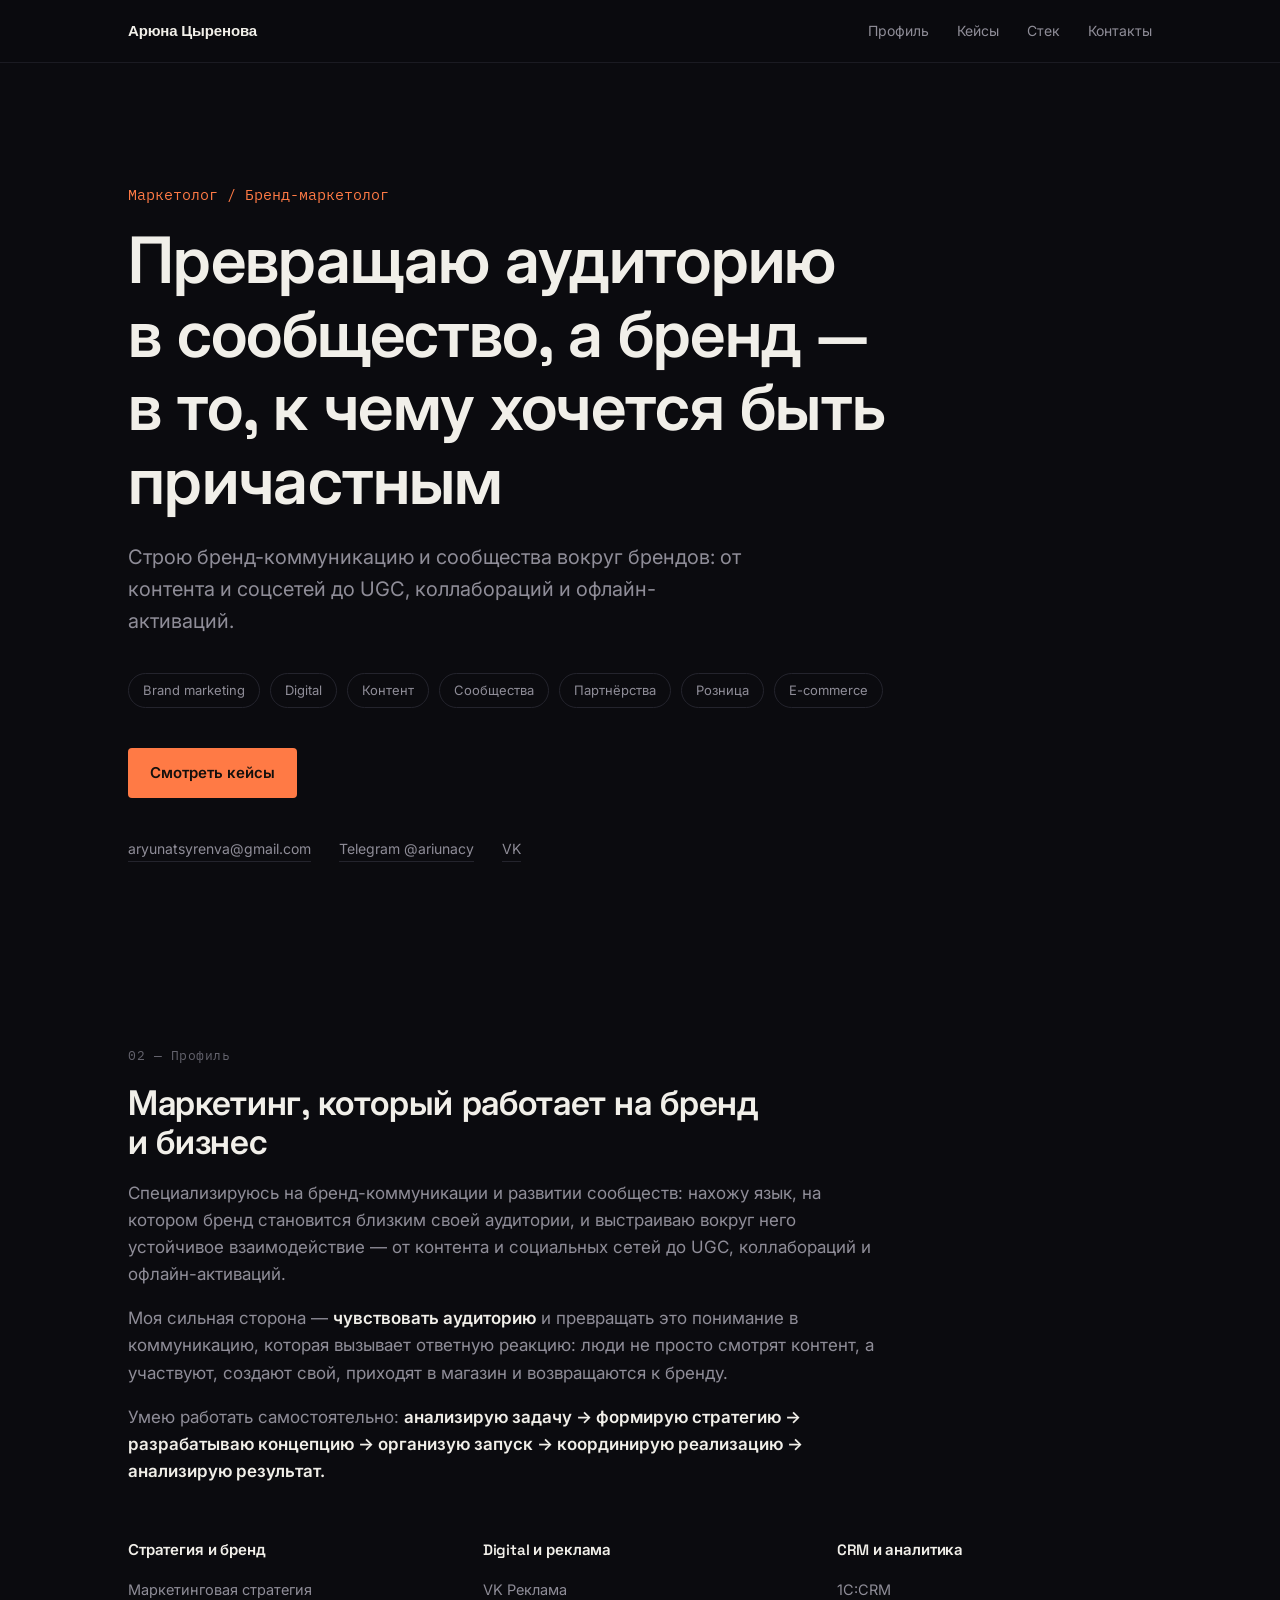
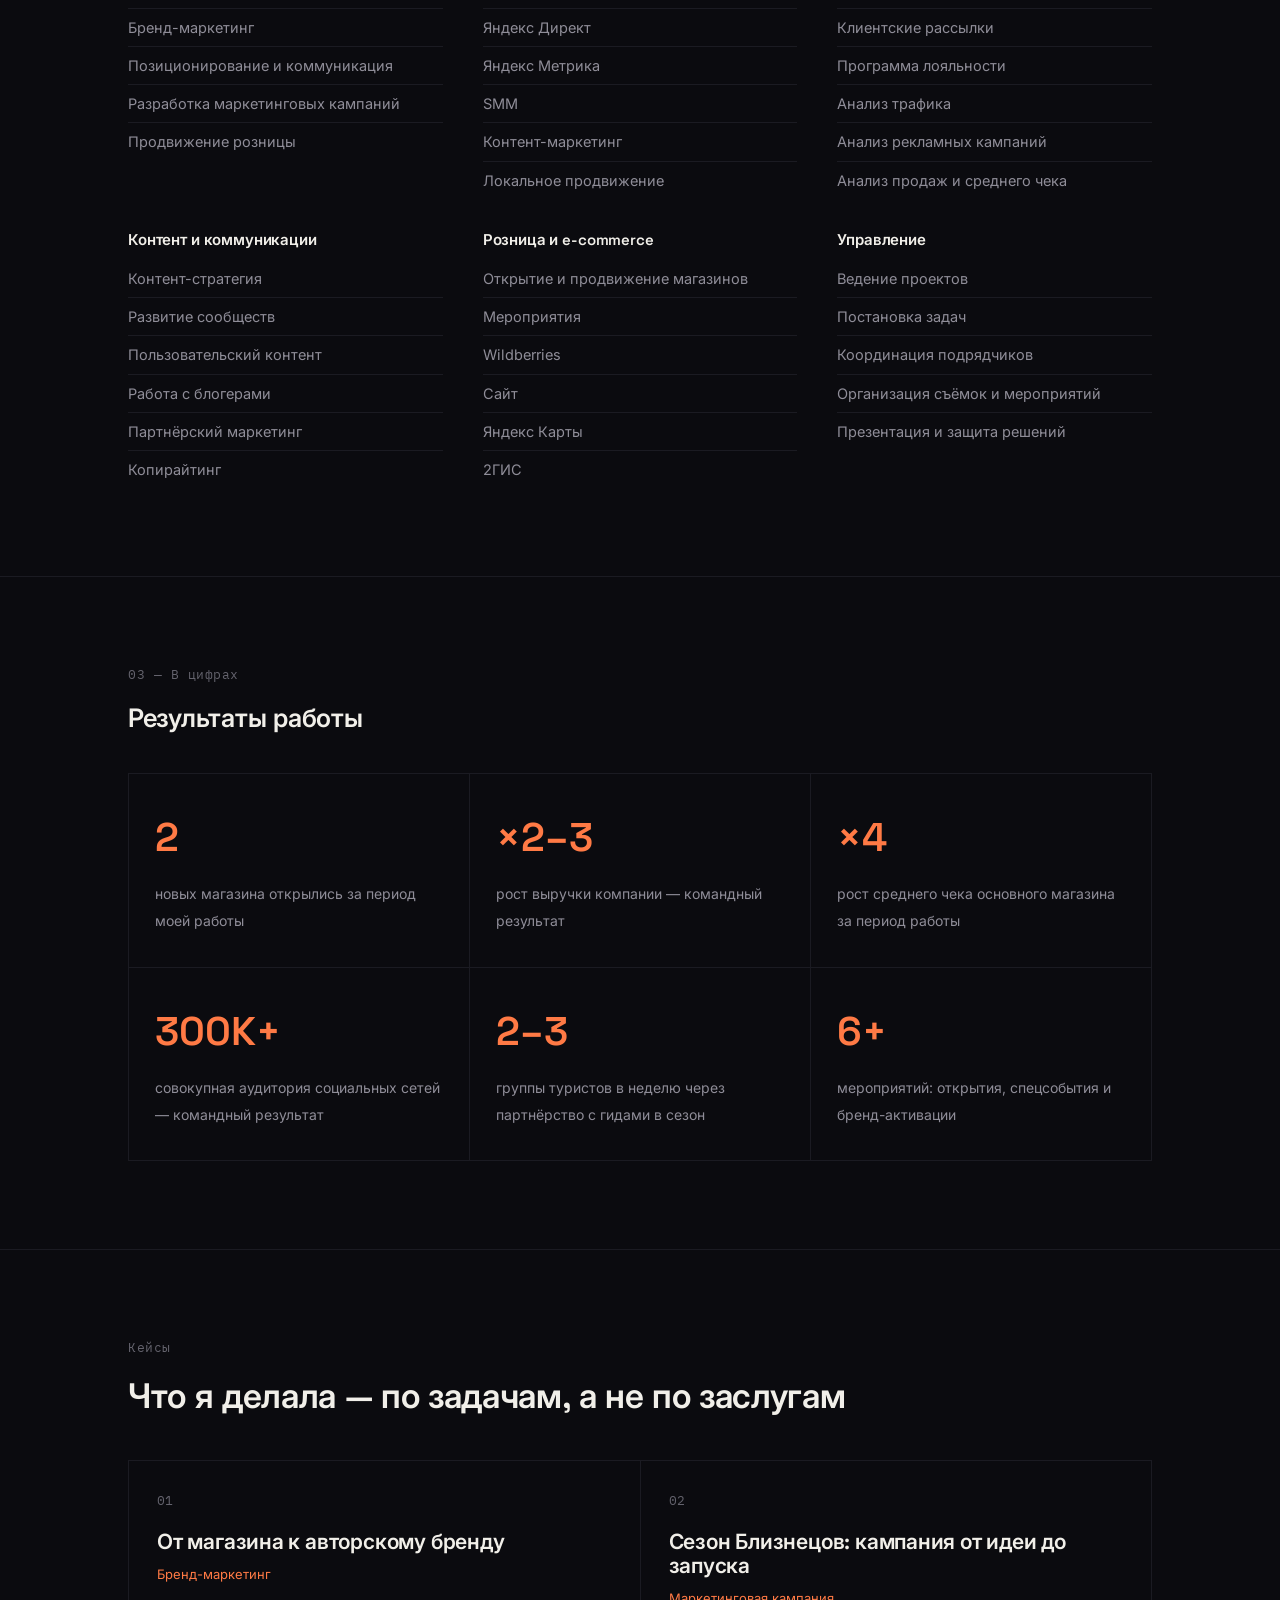
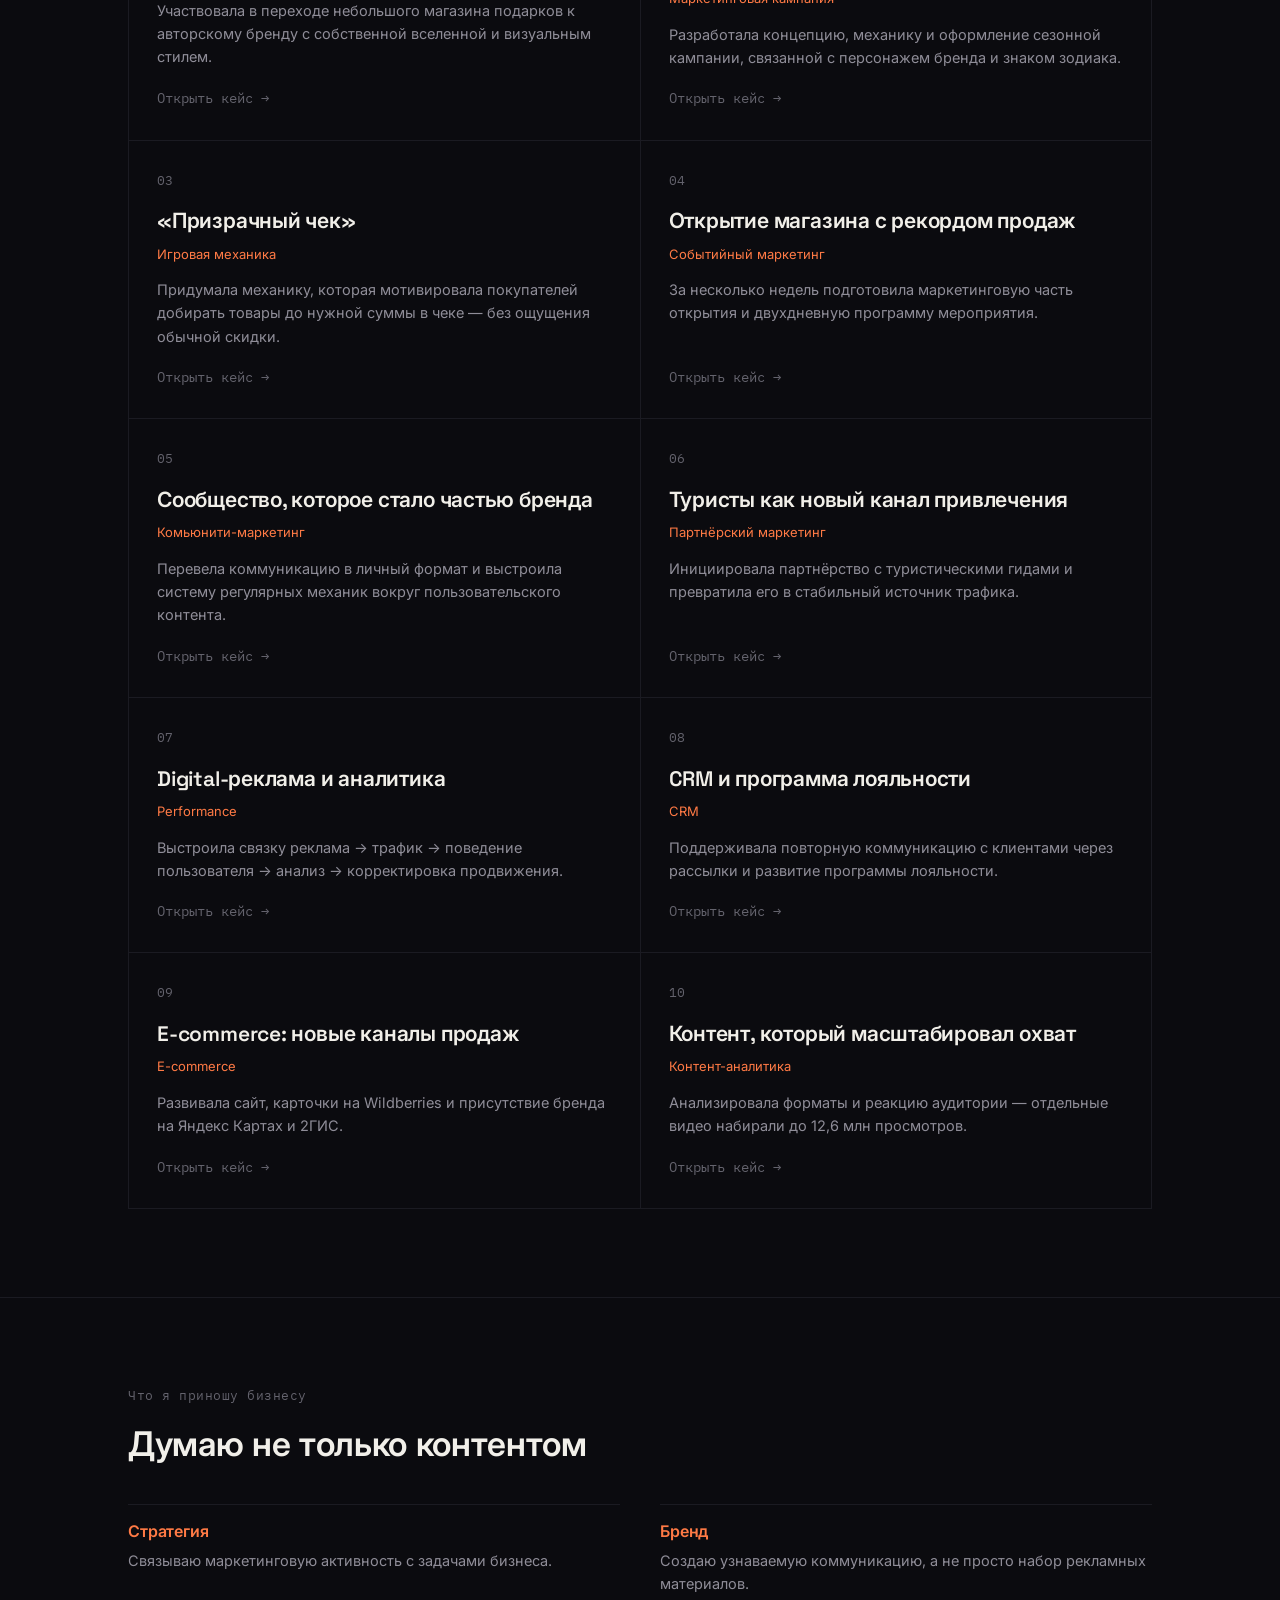
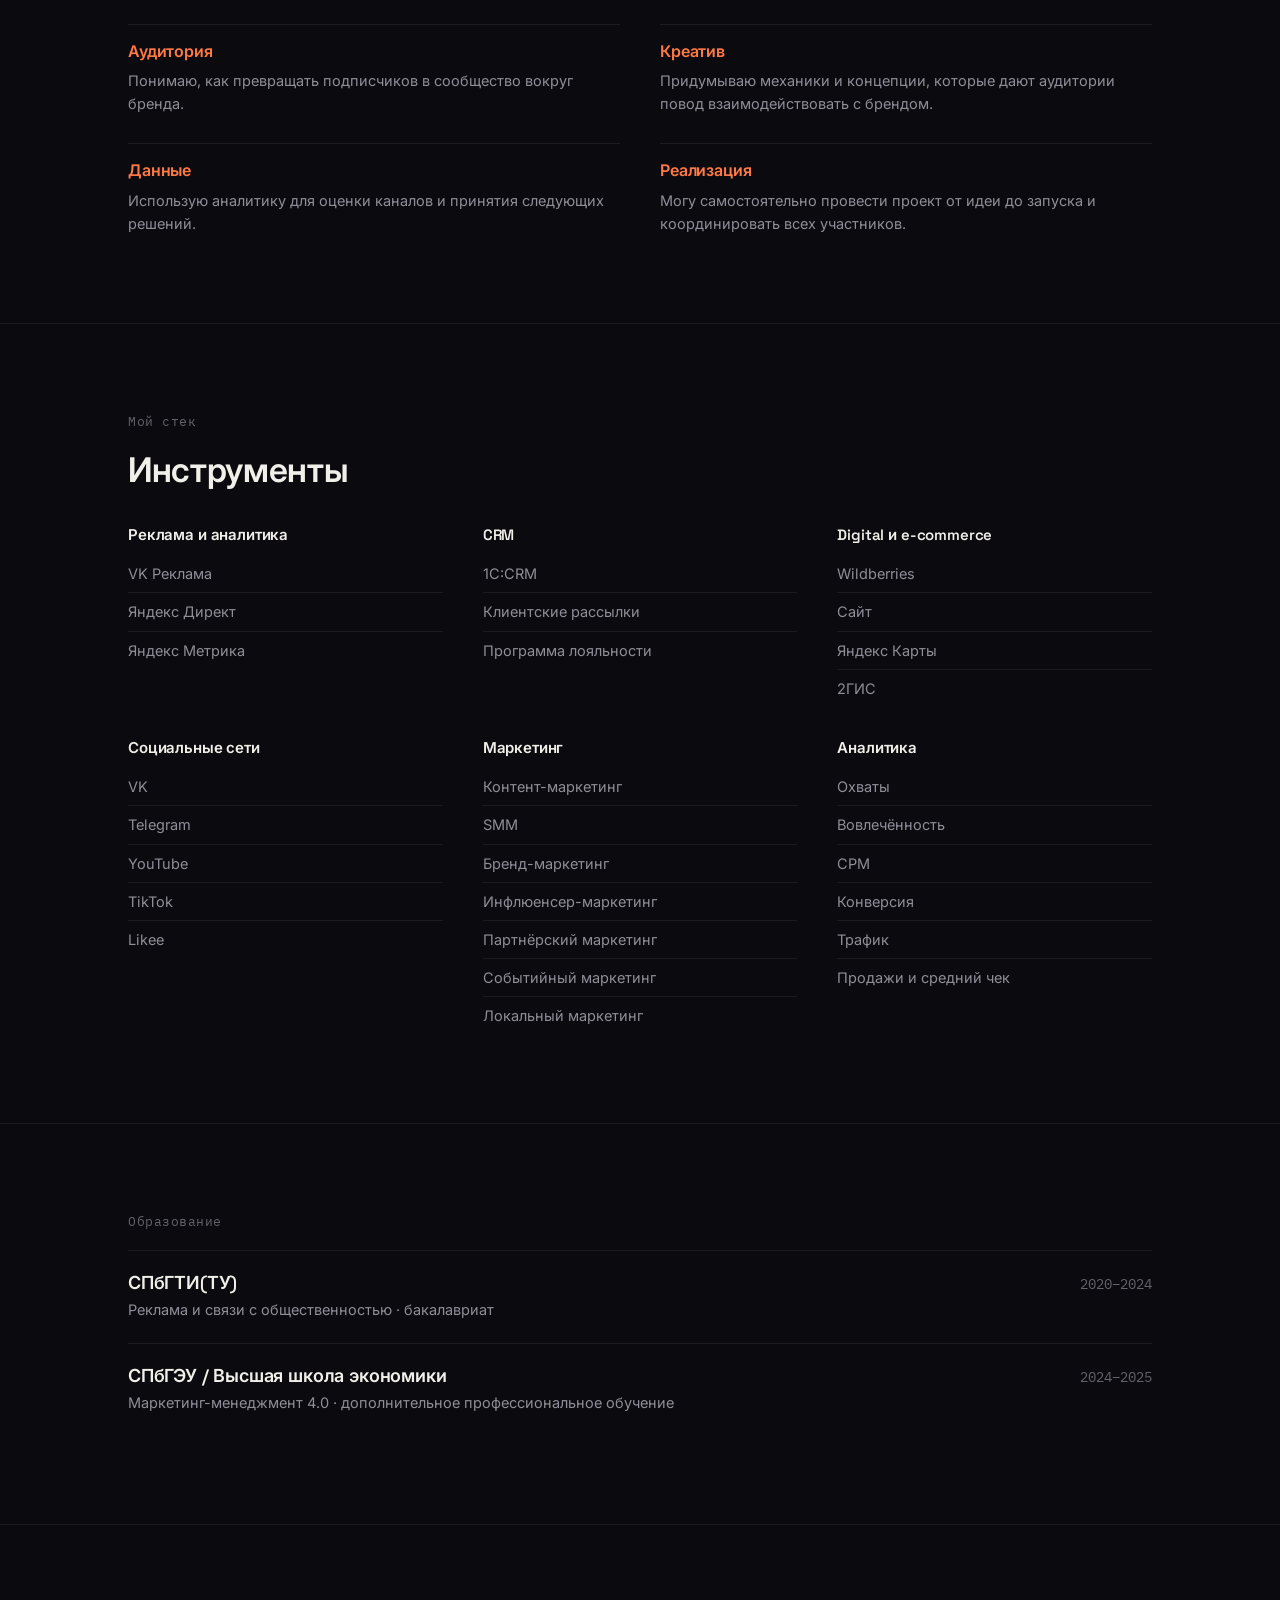
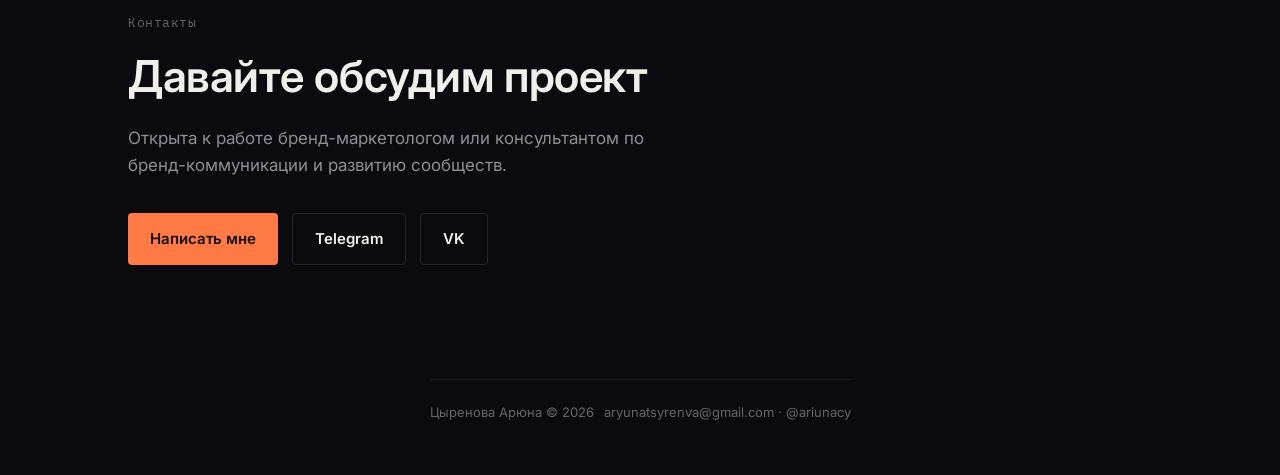
==== index.html @ 58d2980a "Add files via upload" ====
<!DOCTYPE html>
<html lang="ru">
<head>
<meta charset="UTF-8">
<meta name="viewport" content="width=device-width, initial-scale=1">
<title>Цыренова Арюна — Маркетолог / Бренд-маркетолог</title>
<meta name="description" content="Портфолио Арюны Цыреновой: бренд-маркетинг, digital, сообщества и розница. Кейсы с задачей, решением и результатом.">
<link rel="preconnect" href="https://fonts.googleapis.com">
<link href="https://fonts.googleapis.com/css2?family=Space+Grotesk:wght@500;600;700&family=Inter:wght@400;500;600&family=IBM+Plex+Mono:wght@400;500&display=swap" rel="stylesheet">
<link rel="stylesheet" href="styles.css">
</head>
<body>

<nav class="nav">
  <div class="wrap">
    <a href="#top" class="nav-name">Арюна Цыренова</a>
    <ul class="nav-links">
      <li><a href="#profile">Профиль</a></li>
      <li><a href="#cases">Кейсы</a></li>
      <li><a href="#stack">Стек</a></li>
      <li><a href="#contacts">Контакты</a></li>
    </ul>
  </div>
</nav>

<!-- 01 — ОБЛОЖКА -->
<header class="hero" id="top">
  <div class="wrap">
    <div class="hero-role mono">Маркетолог / Бренд-маркетолог</div>
    <h1>Превращаю аудиторию<br>в сообщество, а бренд —<br>в то, к чему хочется быть причастным</h1>
    <p class="hero-lede">Строю бренд-коммуникацию и сообщества вокруг брендов: от контента и соцсетей до UGC, коллабораций и офлайн-активаций.</p>
    <div class="tags">
      <span class="tag">Brand marketing</span>
      <span class="tag">Digital</span>
      <span class="tag">Контент</span>
      <span class="tag">Сообщества</span>
      <span class="tag">Партнёрства</span>
      <span class="tag">Розница</span>
      <span class="tag">E-commerce</span>
    </div>
    <a href="#cases" class="btn">Смотреть кейсы</a>
    <div class="hero-meta" style="margin-top:40px;">
      <a href="mailto:aryunatsyrenva@gmail.com">aryunatsyrenva@gmail.com</a>
      <a href="https://t.me/ariunacy" target="_blank" rel="noopener">Telegram @ariunacy</a>
      <a href="https://vk.ru/ariunacy" target="_blank" rel="noopener">VK</a>
    </div>
  </div>
</header>

<!-- 02 — ПРОФИЛЬ -->
<section class="profile" id="profile">
  <div class="wrap">
    <span class="section-num mono">02 — Профиль</span>
    <h2>Маркетинг, который работает на бренд и бизнес</h2>
    <div class="profile-body prose">
      <p>Специализируюсь на бренд-коммуникации и развитии сообществ: нахожу язык, на котором бренд становится близким своей аудитории, и выстраиваю вокруг него устойчивое взаимодействие — от контента и социальных сетей до UGC, коллабораций и офлайн-активаций.</p>
      <p>Моя сильная сторона — <strong>чувствовать аудиторию</strong> и превращать это понимание в коммуникацию, которая вызывает ответную реакцию: люди не просто смотрят контент, а участвуют, создают свой, приходят в магазин и возвращаются к бренду.</p>
      <p>Умею работать самостоятельно: <strong>анализирую задачу → формирую стратегию → разрабатываю концепцию → организую запуск → координирую реализацию → анализирую результат.</strong></p>
    </div>

    <div class="skills-grid">
      <div class="skill-group">
        <h3>Стратегия и бренд</h3>
        <ul>
          <li>Маркетинговая стратегия</li>
          <li>Бренд-маркетинг</li>
          <li>Позиционирование и коммуникация</li>
          <li>Разработка маркетинговых кампаний</li>
          <li>Продвижение розницы</li>
        </ul>
      </div>
      <div class="skill-group">
        <h3>Digital и реклама</h3>
        <ul>
          <li>VK Реклама</li>
          <li>Яндекс Директ</li>
          <li>Яндекс Метрика</li>
          <li>SMM</li>
          <li>Контент-маркетинг</li>
          <li>Локальное продвижение</li>
        </ul>
      </div>
      <div class="skill-group">
        <h3>CRM и аналитика</h3>
        <ul>
          <li>1С:CRM</li>
          <li>Клиентские рассылки</li>
          <li>Программа лояльности</li>
          <li>Анализ трафика</li>
          <li>Анализ рекламных кампаний</li>
          <li>Анализ продаж и среднего чека</li>
        </ul>
      </div>
      <div class="skill-group">
        <h3>Контент и коммуникации</h3>
        <ul>
          <li>Контент-стратегия</li>
          <li>Развитие сообществ</li>
          <li>Пользовательский контент</li>
          <li>Работа с блогерами</li>
          <li>Партнёрский маркетинг</li>
          <li>Копирайтинг</li>
        </ul>
      </div>
      <div class="skill-group">
        <h3>Розница и e-commerce</h3>
        <ul>
          <li>Открытие и продвижение магазинов</li>
          <li>Мероприятия</li>
          <li>Wildberries</li>
          <li>Сайт</li>
          <li>Яндекс Карты</li>
          <li>2ГИС</li>
        </ul>
      </div>
      <div class="skill-group">
        <h3>Управление</h3>
        <ul>
          <li>Ведение проектов</li>
          <li>Постановка задач</li>
          <li>Координация подрядчиков</li>
          <li>Организация съёмок и мероприятий</li>
          <li>Презентация и защита решений</li>
        </ul>
      </div>
    </div>
  </div>
</section>

<!-- 03 — В ЦИФРАХ -->
<section class="numbers">
  <div class="wrap">
    <span class="section-num mono">03 — В цифрах</span>
    <h2>Результаты работы</h2>
    <div class="numbers-grid">
      <div class="number-card"><span class="num">2</span><span class="label">новых магазина открылись за период моей работы</span></div>
      <div class="number-card"><span class="num">×2–3</span><span class="label">рост выручки компании — командный результат</span></div>
      <div class="number-card"><span class="num">×4</span><span class="label">рост среднего чека основного магазина за период работы</span></div>
      <div class="number-card"><span class="num">300K+</span><span class="label">совокупная аудитория социальных сетей — командный результат</span></div>
      <div class="number-card"><span class="num">2–3</span><span class="label">группы туристов в неделю через партнёрство с гидами в сезон</span></div>
      <div class="number-card"><span class="num">6+</span><span class="label">мероприятий: открытия, спецсобытия и бренд-активации</span></div>
    </div>
  </div>
</section>

<!-- КЕЙСЫ -->
<section class="cases" id="cases">
  <div class="wrap">
    <div class="cases-head">
      <div>
        <span class="section-num mono">Кейсы</span>
        <h2 style="font-size: clamp(26px,4vw,34px); margin:0;">Что я делала — по задачам, а не по заслугам</h2>
      </div>
    </div>
    <div class="cases-grid">

      <a class="case-card" href="case-01.html">
        <div class="case-index mono">01</div>
        <h3>От магазина к авторскому бренду</h3>
        <div class="case-niche">Бренд-маркетинг</div>
        <p>Участвовала в переходе небольшого магазина подарков к авторскому бренду с собственной вселенной и визуальным стилем.</p>
        <div class="case-arrow mono">Открыть кейс →</div>
      </a>

      <a class="case-card" href="case-02.html">
        <div class="case-index mono">02</div>
        <h3>Сезон Близнецов: кампания от идеи до запуска</h3>
        <div class="case-niche">Маркетинговая кампания</div>
        <p>Разработала концепцию, механику и оформление сезонной кампании, связанной с персонажем бренда и знаком зодиака.</p>
        <div class="case-arrow mono">Открыть кейс →</div>
      </a>

      <a class="case-card" href="case-03.html">
        <div class="case-index mono">03</div>
        <h3>«Призрачный чек»</h3>
        <div class="case-niche">Игровая механика</div>
        <p>Придумала механику, которая мотивировала покупателей добирать товары до нужной суммы в чеке — без ощущения обычной скидки.</p>
        <div class="case-arrow mono">Открыть кейс →</div>
      </a>

      <a class="case-card" href="case-04.html">
        <div class="case-index mono">04</div>
        <h3>Открытие магазина с рекордом продаж</h3>
        <div class="case-niche">Событийный маркетинг</div>
        <p>За несколько недель подготовила маркетинговую часть открытия и двухдневную программу мероприятия.</p>
        <div class="case-arrow mono">Открыть кейс →</div>
      </a>

      <a class="case-card" href="case-05.html">
        <div class="case-index mono">05</div>
        <h3>Сообщество, которое стало частью бренда</h3>
        <div class="case-niche">Комьюнити-маркетинг</div>
        <p>Перевела коммуникацию в личный формат и выстроила систему регулярных механик вокруг пользовательского контента.</p>
        <div class="case-arrow mono">Открыть кейс →</div>
      </a>

      <a class="case-card" href="case-06.html">
        <div class="case-index mono">06</div>
        <h3>Туристы как новый канал привлечения</h3>
        <div class="case-niche">Партнёрский маркетинг</div>
        <p>Инициировала партнёрство с туристическими гидами и превратила его в стабильный источник трафика.</p>
        <div class="case-arrow mono">Открыть кейс →</div>
      </a>

      <a class="case-card" href="case-07.html">
        <div class="case-index mono">07</div>
        <h3>Digital-реклама и аналитика</h3>
        <div class="case-niche">Performance</div>
        <p>Выстроила связку реклама → трафик → поведение пользователя → анализ → корректировка продвижения.</p>
        <div class="case-arrow mono">Открыть кейс →</div>
      </a>

      <a class="case-card" href="case-08.html">
        <div class="case-index mono">08</div>
        <h3>CRM и программа лояльности</h3>
        <div class="case-niche">CRM</div>
        <p>Поддерживала повторную коммуникацию с клиентами через рассылки и развитие программы лояльности.</p>
        <div class="case-arrow mono">Открыть кейс →</div>
      </a>

      <a class="case-card" href="case-09.html">
        <div class="case-index mono">09</div>
        <h3>E-commerce: новые каналы продаж</h3>
        <div class="case-niche">E-commerce</div>
        <p>Развивала сайт, карточки на Wildberries и присутствие бренда на Яндекс Картах и 2ГИС.</p>
        <div class="case-arrow mono">Открыть кейс →</div>
      </a>

      <a class="case-card" href="case-10.html">
        <div class="case-index mono">10</div>
        <h3>Контент, который масштабировал охват</h3>
        <div class="case-niche">Контент-аналитика</div>
        <p>Анализировала форматы и реакцию аудитории — отдельные видео набирали до 12,6 млн просмотров.</p>
        <div class="case-arrow mono">Открыть кейс →</div>
      </a>

    </div>
  </div>
</section>

<!-- ЧТО Я ПРИНОШУ БИЗНЕСУ -->
<section class="offer">
  <div class="wrap">
    <span class="section-num mono">Что я приношу бизнесу</span>
    <h2 style="font-size: clamp(26px,4vw,34px); max-width:600px;">Думаю не только контентом</h2>
    <div class="offer-grid">
      <div class="offer-item"><h3>Стратегия</h3><p>Связываю маркетинговую активность с задачами бизнеса.</p></div>
      <div class="offer-item"><h3>Бренд</h3><p>Создаю узнаваемую коммуникацию, а не просто набор рекламных материалов.</p></div>
      <div class="offer-item"><h3>Аудитория</h3><p>Понимаю, как превращать подписчиков в сообщество вокруг бренда.</p></div>
      <div class="offer-item"><h3>Креатив</h3><p>Придумываю механики и концепции, которые дают аудитории повод взаимодействовать с брендом.</p></div>
      <div class="offer-item"><h3>Данные</h3><p>Использую аналитику для оценки каналов и принятия следующих решений.</p></div>
      <div class="offer-item"><h3>Реализация</h3><p>Могу самостоятельно провести проект от идеи до запуска и координировать всех участников.</p></div>
    </div>
  </div>
</section>

<!-- СТЕК -->
<section class="stack" id="stack">
  <div class="wrap">
    <span class="section-num mono">Мой стек</span>
    <h2 style="font-size: clamp(26px,4vw,34px);">Инструменты</h2>
    <div class="skills-grid" style="margin-top:36px;">
      <div class="skill-group">
        <h3>Реклама и аналитика</h3>
        <ul><li>VK Реклама</li><li>Яндекс Директ</li><li>Яндекс Метрика</li></ul>
      </div>
      <div class="skill-group">
        <h3>CRM</h3>
        <ul><li>1С:CRM</li><li>Клиентские рассылки</li><li>Программа лояльности</li></ul>
      </div>
      <div class="skill-group">
        <h3>Digital и e-commerce</h3>
        <ul><li>Wildberries</li><li>Сайт</li><li>Яндекс Карты</li><li>2ГИС</li></ul>
      </div>
      <div class="skill-group">
        <h3>Социальные сети</h3>
        <ul><li>VK</li><li>Telegram</li><li>YouTube</li><li>TikTok</li><li>Likee</li></ul>
      </div>
      <div class="skill-group">
        <h3>Маркетинг</h3>
        <ul><li>Контент-маркетинг</li><li>SMM</li><li>Бренд-маркетинг</li><li>Инфлюенсер-маркетинг</li><li>Партнёрский маркетинг</li><li>Событийный маркетинг</li><li>Локальный маркетинг</li></ul>
      </div>
      <div class="skill-group">
        <h3>Аналитика</h3>
        <ul><li>Охваты</li><li>Вовлечённость</li><li>CPM</li><li>Конверсия</li><li>Трафик</li><li>Продажи и средний чек</li></ul>
      </div>
    </div>
  </div>
</section>

<!-- ОБРАЗОВАНИЕ -->
<section class="education">
  <div class="wrap">
    <span class="section-num mono">Образование</span>
    <div class="edu-item">
      <div>
        <h3>СПбГТИ(ТУ)</h3>
        <div class="edu-course">Реклама и связи с общественностью · бакалавриат</div>
      </div>
      <div class="edu-time mono">2020–2024</div>
    </div>
    <div class="edu-item">
      <div>
        <h3>СПбГЭУ / Высшая школа экономики</h3>
        <div class="edu-course">Маркетинг-менеджмент 4.0 · дополнительное профессиональное обучение</div>
      </div>
      <div class="edu-time mono">2024–2025</div>
    </div>
  </div>
</section>

<!-- КОНТАКТЫ -->
<section class="contacts" id="contacts">
  <div class="wrap">
    <span class="section-num mono">Контакты</span>
    <h2>Давайте обсудим проект</h2>
    <p class="profile-body" style="max-width:520px;">Открыта к работе бренд-маркетологом или консультантом по бренд-коммуникации и развитию сообществ.</p>
    <div class="contacts-links">
      <a href="mailto:aryunatsyrenva@gmail.com" class="btn">Написать мне</a>
      <a href="https://t.me/ariunacy" target="_blank" rel="noopener" class="btn btn-ghost">Telegram</a>
      <a href="https://vk.ru/ariunacy" target="_blank" rel="noopener" class="btn btn-ghost">VK</a>
    </div>
  </div>
</section>

<footer class="footer">
  <div class="wrap footer" style="border-top:1px solid var(--line-soft); padding-top:22px;">
    <span>Цыренова Арюна © 2026</span>
    <span><a href="mailto:aryunatsyrenva@gmail.com">aryunatsyrenva@gmail.com</a> · <a href="https://t.me/ariunacy" target="_blank" rel="noopener">@ariunacy</a></span>
  </div>
</footer>

</body>
</html>
---- styles.css ----
/* =========================================================
   ЦЫРЕНОВА АРЮНА — портфолио
   Токены: тёмный фон, один акцент (тёплый коралл),
   Space Grotesk (заголовки) + Inter (текст) + IBM Plex Mono (метки/цифры)
   ========================================================= */

:root{
  --bg: #0b0b0f;
  --bg-panel: #131318;
  --bg-panel-2: #17171e;
  --text: #f1efe9;
  --text-muted: #8f8d98;
  --text-dim: #64636d;
  --accent: #ff7a45;
  --accent-dim: #cf5d30;
  --line: #24242d;
  --line-soft: #1b1b22;
  --radius: 4px;
  --maxw: 760px;
  --wide: 1080px;
}

*{ box-sizing: border-box; }
html{ scroll-behavior: smooth; }

body{
  margin:0;
  background: var(--bg);
  color: var(--text);
  font-family: "Inter", system-ui, sans-serif;
  font-size: 17px;
  line-height: 1.6;
  -webkit-font-smoothing: antialiased;
}

h1,h2,h3{
  font-family: "Space Grotesk", "Inter", sans-serif;
  font-weight: 600;
  line-height: 1.15;
  margin: 0 0 .5em 0;
  letter-spacing: -0.01em;
}

p{ margin: 0 0 1em 0; }
a{ color: inherit; }
strong{ color: var(--text); font-weight: 600; }

.mono{
  font-family: "IBM Plex Mono", ui-monospace, monospace;
}

.wrap{
  max-width: var(--wide);
  margin: 0 auto;
  padding: 0 28px;
}

.prose{
  max-width: var(--maxw);
}

/* ---------- nav ---------- */
.nav{
  position: sticky;
  top: 0;
  z-index: 50;
  background: rgba(11,11,15,.86);
  backdrop-filter: blur(10px);
  border-bottom: 1px solid var(--line-soft);
}
.nav .wrap{
  display:flex;
  align-items:center;
  justify-content:space-between;
  height: 62px;
}
.nav-name{
  font-family:"Space Grotesk", sans-serif;
  font-weight:600;
  font-size: 15px;
  text-decoration:none;
  letter-spacing: -0.01em;
}
.nav-links{
  display:flex;
  gap: 28px;
  list-style:none;
  margin:0; padding:0;
  font-size: 14px;
  color: var(--text-muted);
}
.nav-links a{
  text-decoration:none;
  transition: color .15s ease;
}
.nav-links a:hover{ color: var(--text); }
.nav-back{
  text-decoration:none;
  color: var(--text-muted);
  font-size: 14px;
  display:flex; align-items:center; gap:8px;
}
.nav-back:hover{ color: var(--text); }

@media (max-width: 620px){
  .nav-links{ display:none; }
}

/* ---------- section base ---------- */
section{
  padding: 88px 0;
  border-bottom: 1px solid var(--line-soft);
}
section:last-of-type{ border-bottom:none; }

.section-num{
  color: var(--text-dim);
  font-size: 13px;
  letter-spacing: .04em;
  margin-bottom: 18px;
  display:block;
}

/* ---------- hero ---------- */
.hero{
  padding-top: 120px;
  padding-bottom: 96px;
}
.hero-role{
  color: var(--accent);
  font-size: 15px;
  margin-bottom: 18px;
}
.hero h1{
  font-size: clamp(38px, 7vw, 64px);
  margin-bottom: 22px;
}
.hero-lede{
  font-size: 20px;
  color: var(--text-muted);
  max-width: 620px;
  margin-bottom: 36px;
}
.tags{
  display:flex;
  flex-wrap:wrap;
  gap: 10px;
  margin-bottom: 40px;
}
.tag{
  border: 1px solid var(--line);
  border-radius: 100px;
  padding: 6px 14px;
  font-size: 13px;
  color: var(--text-muted);
}
.hero-meta{
  display:flex;
  flex-wrap: wrap;
  gap: 28px;
  font-size: 14px;
  color: var(--text-muted);
}
.hero-meta a{ text-decoration:none; color: var(--text-muted); border-bottom: 1px solid var(--line); }
.hero-meta a:hover{ color: var(--accent); border-color: var(--accent); }

.btn{
  display:inline-flex;
  align-items:center;
  gap: 10px;
  background: var(--accent);
  color: #14100d;
  text-decoration:none;
  font-weight: 600;
  font-size: 15px;
  padding: 13px 22px;
  border-radius: var(--radius);
  border:none;
  cursor:pointer;
  transition: background .15s ease, transform .15s ease;
}
.btn:hover{ background: #ff8c60; }
.btn-ghost{
  background: transparent;
  color: var(--text);
  border: 1px solid var(--line);
}
.btn-ghost:hover{ background: var(--bg-panel); border-color: var(--text-muted); }

/* ---------- profile ---------- */
.profile h2{ font-size: clamp(26px,4vw,34px); max-width: 640px; }
.profile-body{
  color: var(--text-muted);
  font-size: 17px;
  max-width: var(--maxw);
}
.profile-body strong{ color: var(--text); }

.skills-grid{
  margin-top: 56px;
  display:grid;
  grid-template-columns: repeat(3, 1fr);
  gap: 32px 40px;
}
.skill-group h3{
  font-size: 15px;
  color: var(--text);
  margin-bottom: 12px;
}
.skill-group ul{
  list-style:none;
  margin:0; padding:0;
  color: var(--text-muted);
  font-size: 14.5px;
}
.skill-group li{
  padding: 7px 0;
  border-top: 1px solid var(--line-soft);
}
.skill-group li:first-child{ border-top:none; }

@media (max-width: 780px){
  .skills-grid{ grid-template-columns: 1fr 1fr; }
}
@media (max-width: 540px){
  .skills-grid{ grid-template-columns: 1fr; }
}

/* ---------- numbers ---------- */
.numbers-grid{
  display:grid;
  grid-template-columns: repeat(3, 1fr);
  gap: 1px;
  background: var(--line-soft);
  border: 1px solid var(--line-soft);
  margin-top: 40px;
}
.number-card{
  background: var(--bg);
  padding: 32px 26px;
}
.number-card .num{
  font-family:"Space Grotesk", sans-serif;
  font-size: 40px;
  color: var(--accent);
  font-weight: 600;
  display:block;
  margin-bottom: 10px;
}
.number-card .label{
  font-size: 14px;
  color: var(--text-muted);
}
@media (max-width: 780px){
  .numbers-grid{ grid-template-columns: repeat(2,1fr); }
}
@media (max-width: 480px){
  .numbers-grid{ grid-template-columns: 1fr; }
}

/* ---------- case cards ---------- */
.cases-head{
  display:flex;
  justify-content: space-between;
  align-items: flex-end;
  gap: 20px;
  margin-bottom: 44px;
  flex-wrap: wrap;
}
.cases-grid{
  display:grid;
  grid-template-columns: 1fr 1fr;
  gap: 1px;
  background: var(--line-soft);
  border: 1px solid var(--line-soft);
}
.case-card{
  background: var(--bg);
  padding: 30px 28px;
  text-decoration:none;
  color: var(--text);
  display:flex;
  flex-direction:column;
  min-height: 220px;
  transition: background .15s ease;
  position: relative;
}
.case-card:hover{ background: var(--bg-panel); }
.case-card .case-index{
  font-size: 13px;
  color: var(--text-dim);
  margin-bottom: 18px;
}
.case-card h3{
  font-size: 21px;
  margin-bottom: 10px;
}
.case-card .case-niche{
  font-size: 13px;
  color: var(--accent);
  margin-bottom: 14px;
}
.case-card p{
  color: var(--text-muted);
  font-size: 14.5px;
  margin-bottom: 0;
}
.case-card .case-arrow{
  margin-top: auto;
  padding-top: 18px;
  font-size: 14px;
  color: var(--text-dim);
}
.case-card:hover .case-arrow{ color: var(--accent); }

@media (max-width: 780px){
  .cases-grid{ grid-template-columns: 1fr; }
}

/* ---------- education ---------- */
.edu-item{
  display:flex;
  justify-content: space-between;
  gap: 20px;
  padding: 22px 0;
  border-top: 1px solid var(--line-soft);
  flex-wrap: wrap;
}
.edu-item:last-child{ }
.edu-item h3{ font-size:18px; margin-bottom:4px; }
.edu-item .edu-course{ color: var(--text-muted); font-size:14.5px; }
.edu-item .edu-time{ color: var(--text-dim); font-size:14px; white-space: nowrap; }

/* ---------- offer / value ---------- */
.offer-grid{
  margin-top: 40px;
  display:grid;
  grid-template-columns: repeat(2, 1fr);
  gap: 28px 40px;
}
.offer-item{ border-top: 1px solid var(--line-soft); padding-top: 18px; }
.offer-item h3{ font-size:16px; color: var(--accent); margin-bottom:8px; }
.offer-item p{ color: var(--text-muted); font-size:14.5px; margin:0; }
@media (max-width: 620px){ .offer-grid{ grid-template-columns: 1fr; } }

/* ---------- contacts / footer ---------- */
.contacts h2{ font-size: clamp(30px,5vw,44px); max-width: 560px; }
.contacts-links{
  margin-top: 34px;
  display:flex;
  flex-wrap:wrap;
  gap: 14px;
}
.footer{
  padding: 26px 0;
  color: var(--text-dim);
  font-size: 13px;
  display:flex;
  justify-content:space-between;
  flex-wrap:wrap;
  gap: 10px;
}
.footer a{ color: var(--text-dim); text-decoration:none; }
.footer a:hover{ color: var(--accent); }

/* =========================================================
   Страница кейса
   ========================================================= */
.case-hero{
  padding-top: 60px;
  padding-bottom: 60px;
}
.case-hero .case-niche{ color: var(--accent); font-size: 14px; margin-bottom: 16px; }
.case-hero h1{ font-size: clamp(32px, 5.5vw, 48px); max-width: 780px; }

.case-block{
  padding: 48px 0;
  border-top: 1px solid var(--line-soft);
}
.case-block h2{
  font-size: 13px;
  text-transform: none;
  color: var(--text-dim);
  font-family: "IBM Plex Mono", monospace;
  letter-spacing: .02em;
  margin-bottom: 18px;
}
.case-block .case-block-body{
  max-width: var(--maxw);
  color: var(--text);
  font-size: 17px;
}
.case-block .case-block-body.muted{ color: var(--text-muted); }
.case-block ul{
  margin: 0; padding-left: 20px;
  max-width: var(--maxw);
  color: var(--text-muted);
}
.case-block li{ padding: 4px 0; }
.case-result{
  border-left: 2px solid var(--accent);
  padding-left: 20px;
}

/* image gallery / placeholders */
.gallery{
  display:grid;
  grid-template-columns: repeat(auto-fit, minmax(260px, 1fr));
  gap: 18px;
  margin-top: 10px;
}
.shot{
  aspect-ratio: 4/3;
  border: 1px dashed var(--line);
  border-radius: var(--radius);
  background: var(--bg-panel);
  display:flex;
  align-items:center;
  justify-content:center;
  text-align:center;
  color: var(--text-dim);
  font-size: 13px;
  padding: 16px;
  overflow: hidden;
}
.shot img{
  width:100%; height:100%; object-fit: cover; display:block;
}
.shot span{ max-width: 220px; }

.case-nav-footer{
  display:flex;
  justify-content: space-between;
  align-items:center;
  padding: 40px 0 20px 0;
  flex-wrap: wrap;
  gap: 16px;
}
.case-nav-footer a{ text-decoration:none; font-size: 15px; }
.next-case{ color: var(--text-muted); }
.next-case:hover{ color: var(--accent); }

@media (max-width: 620px){
  section{ padding: 56px 0; }
  .wrap{ padding: 0 20px; }
}
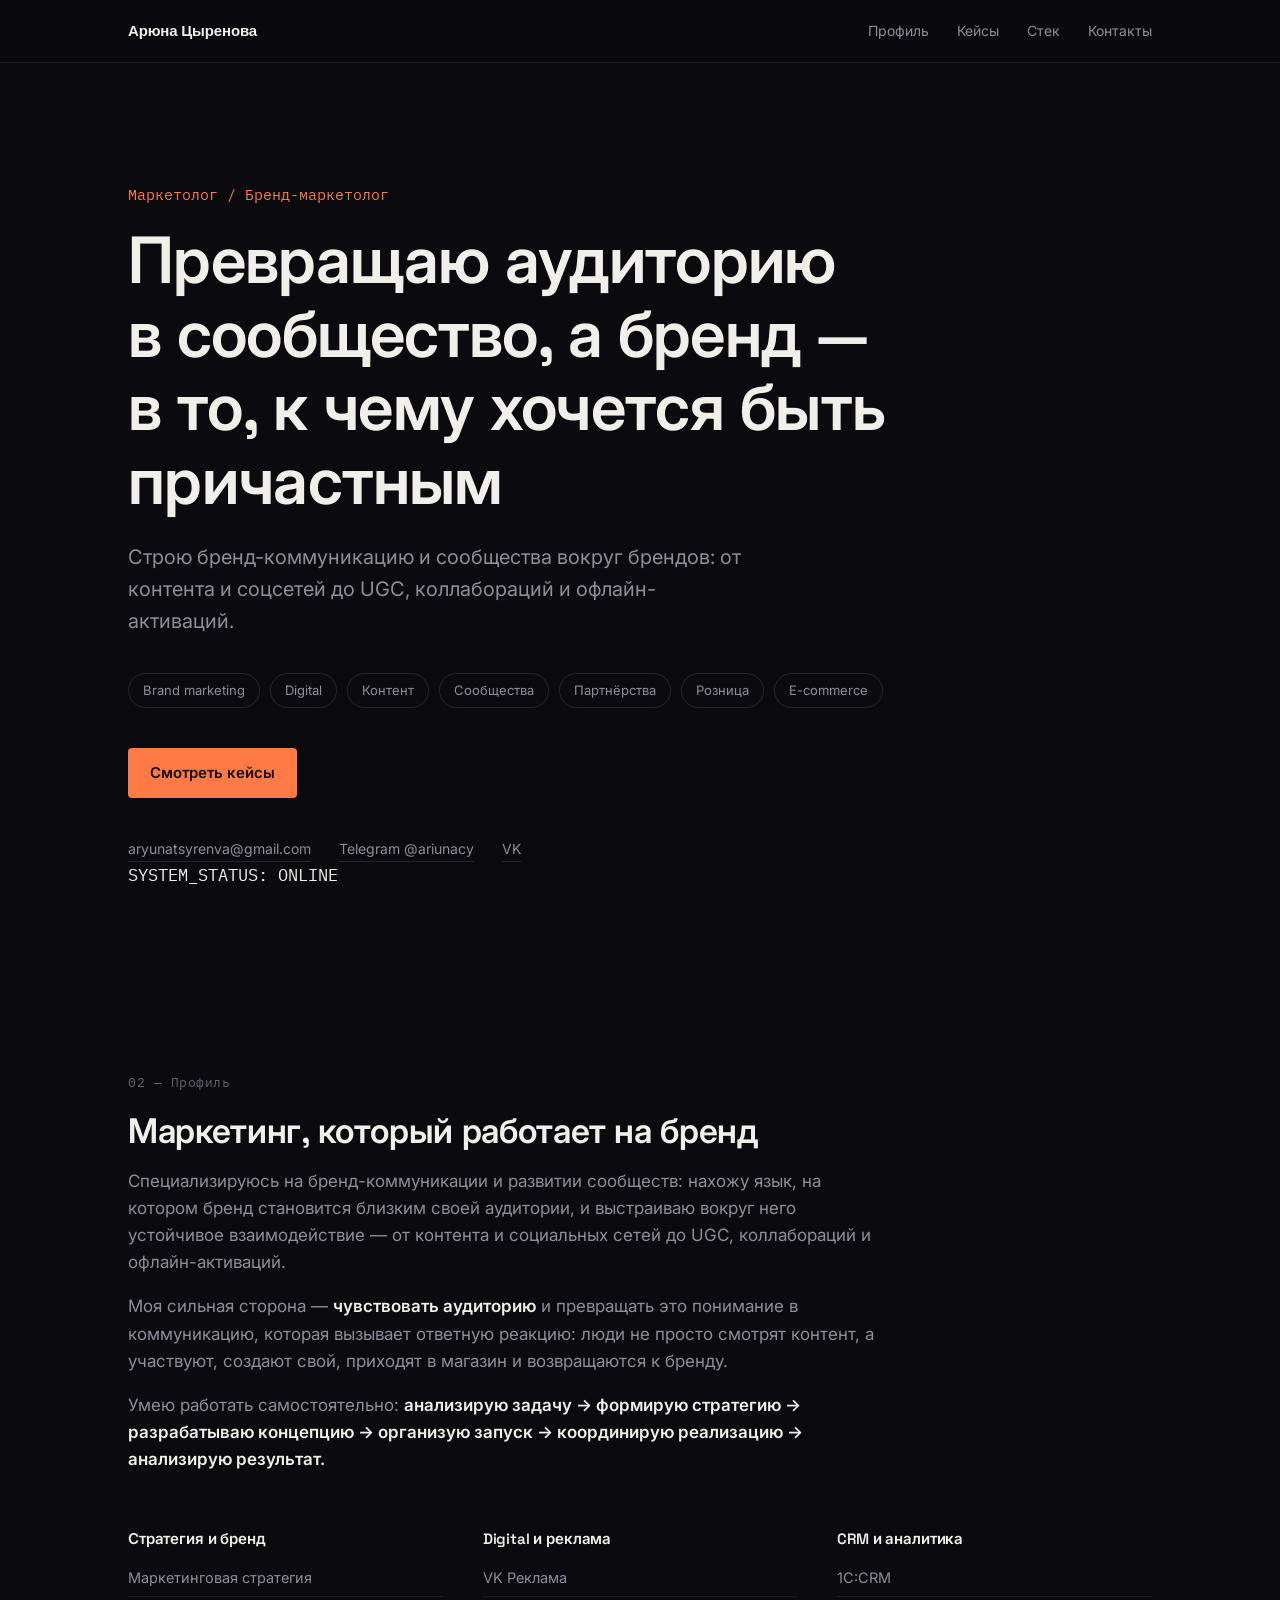
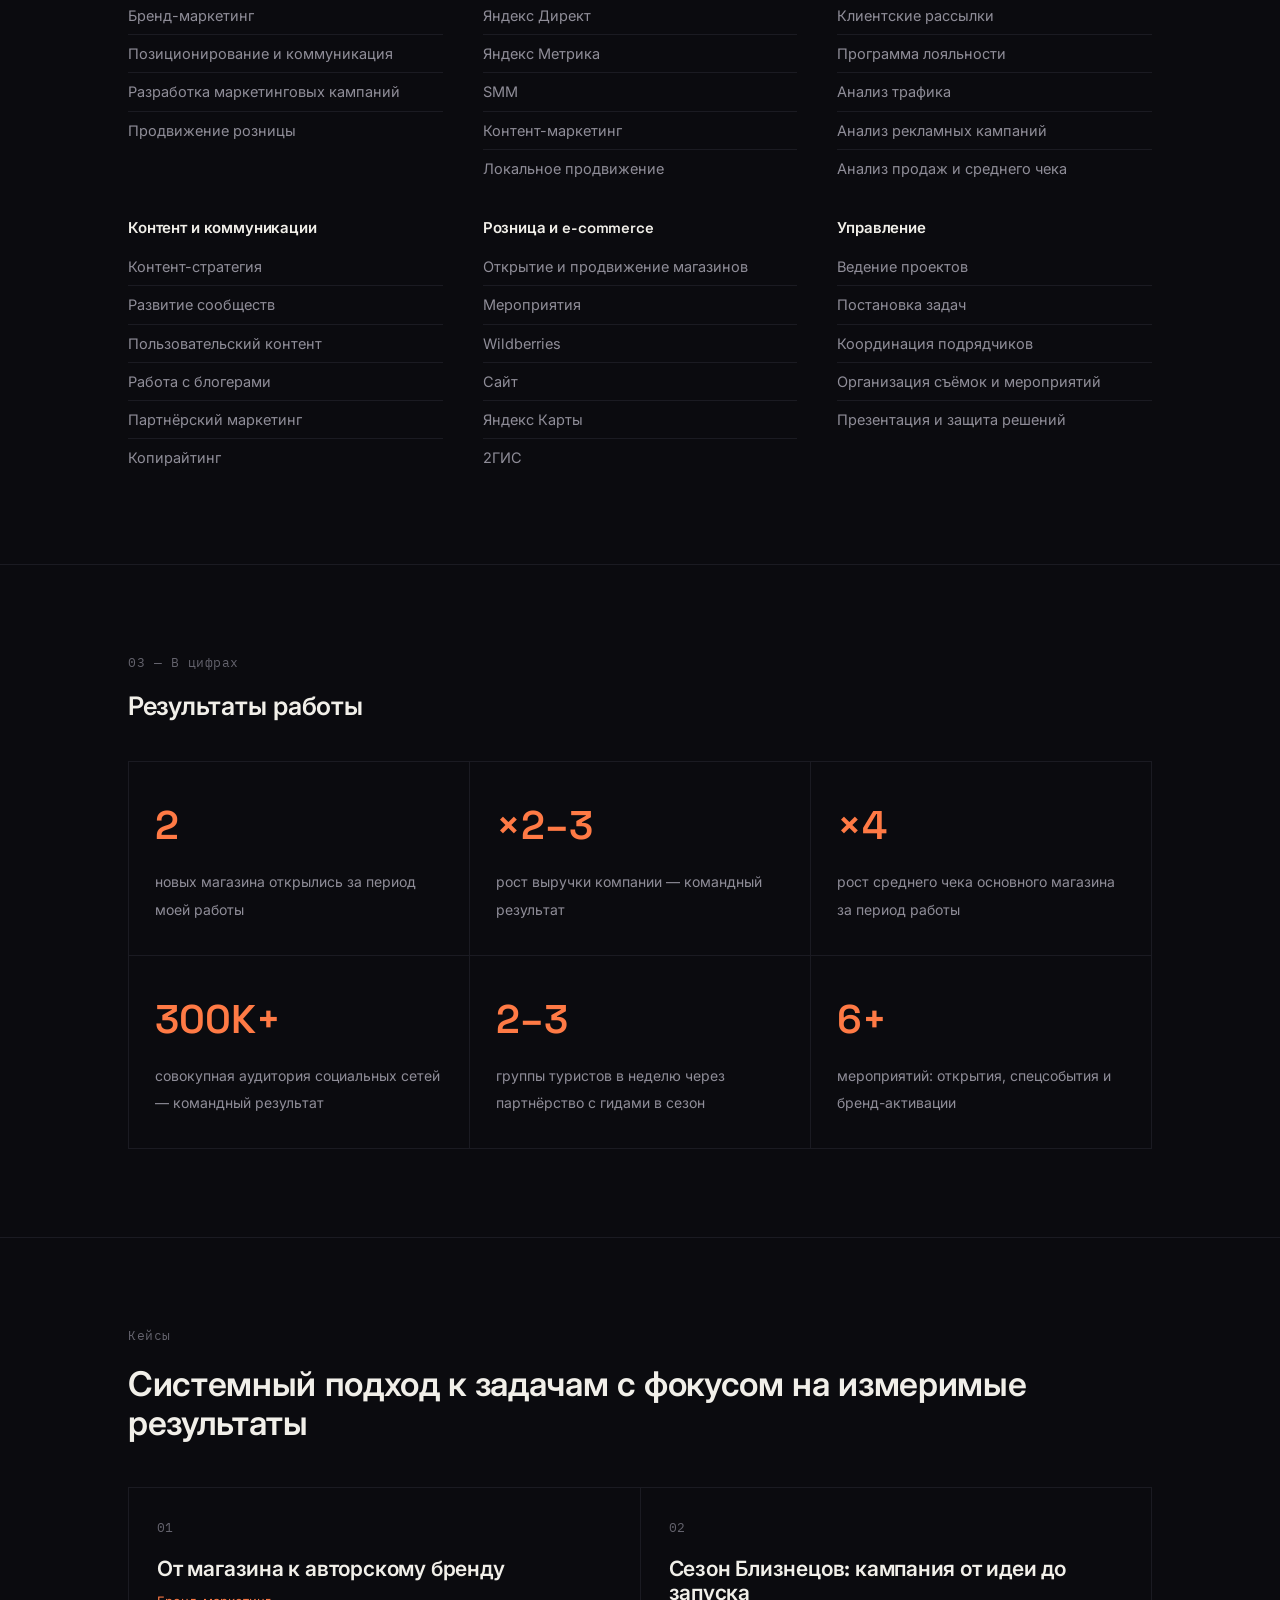
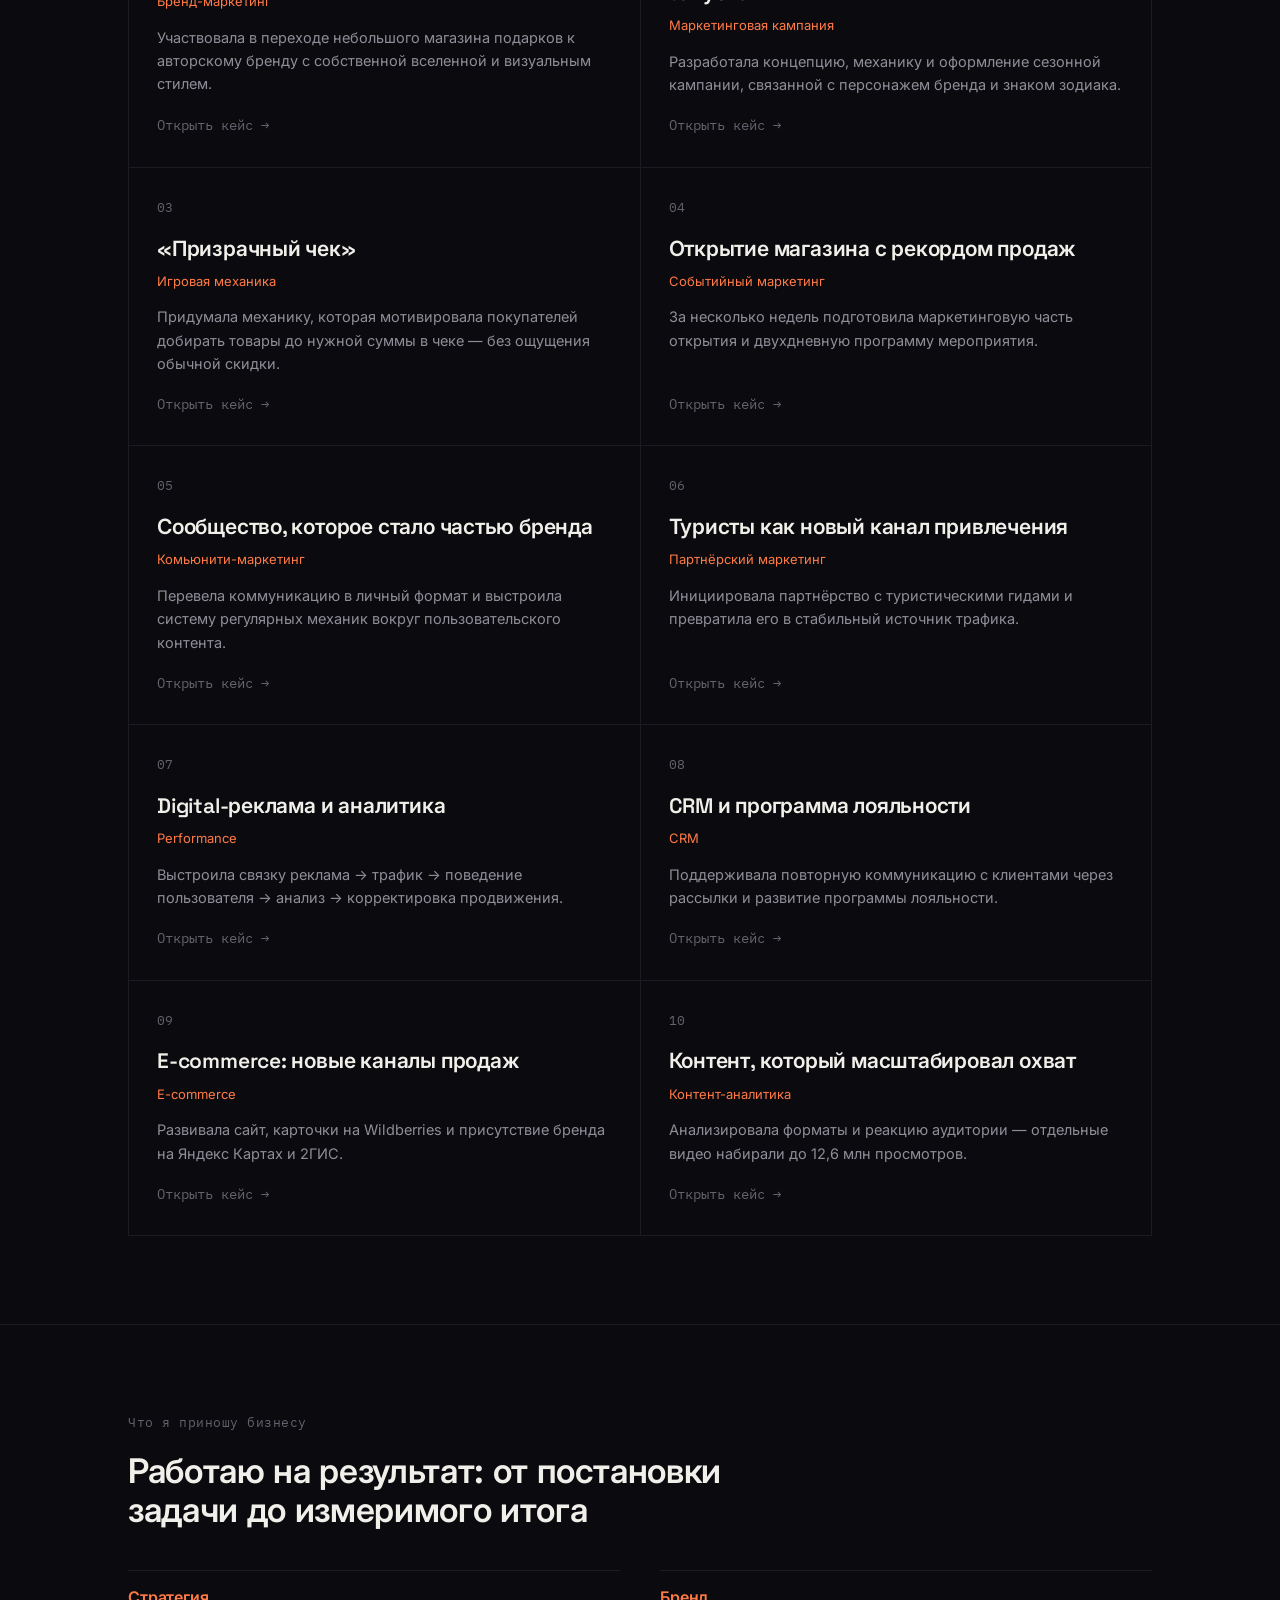
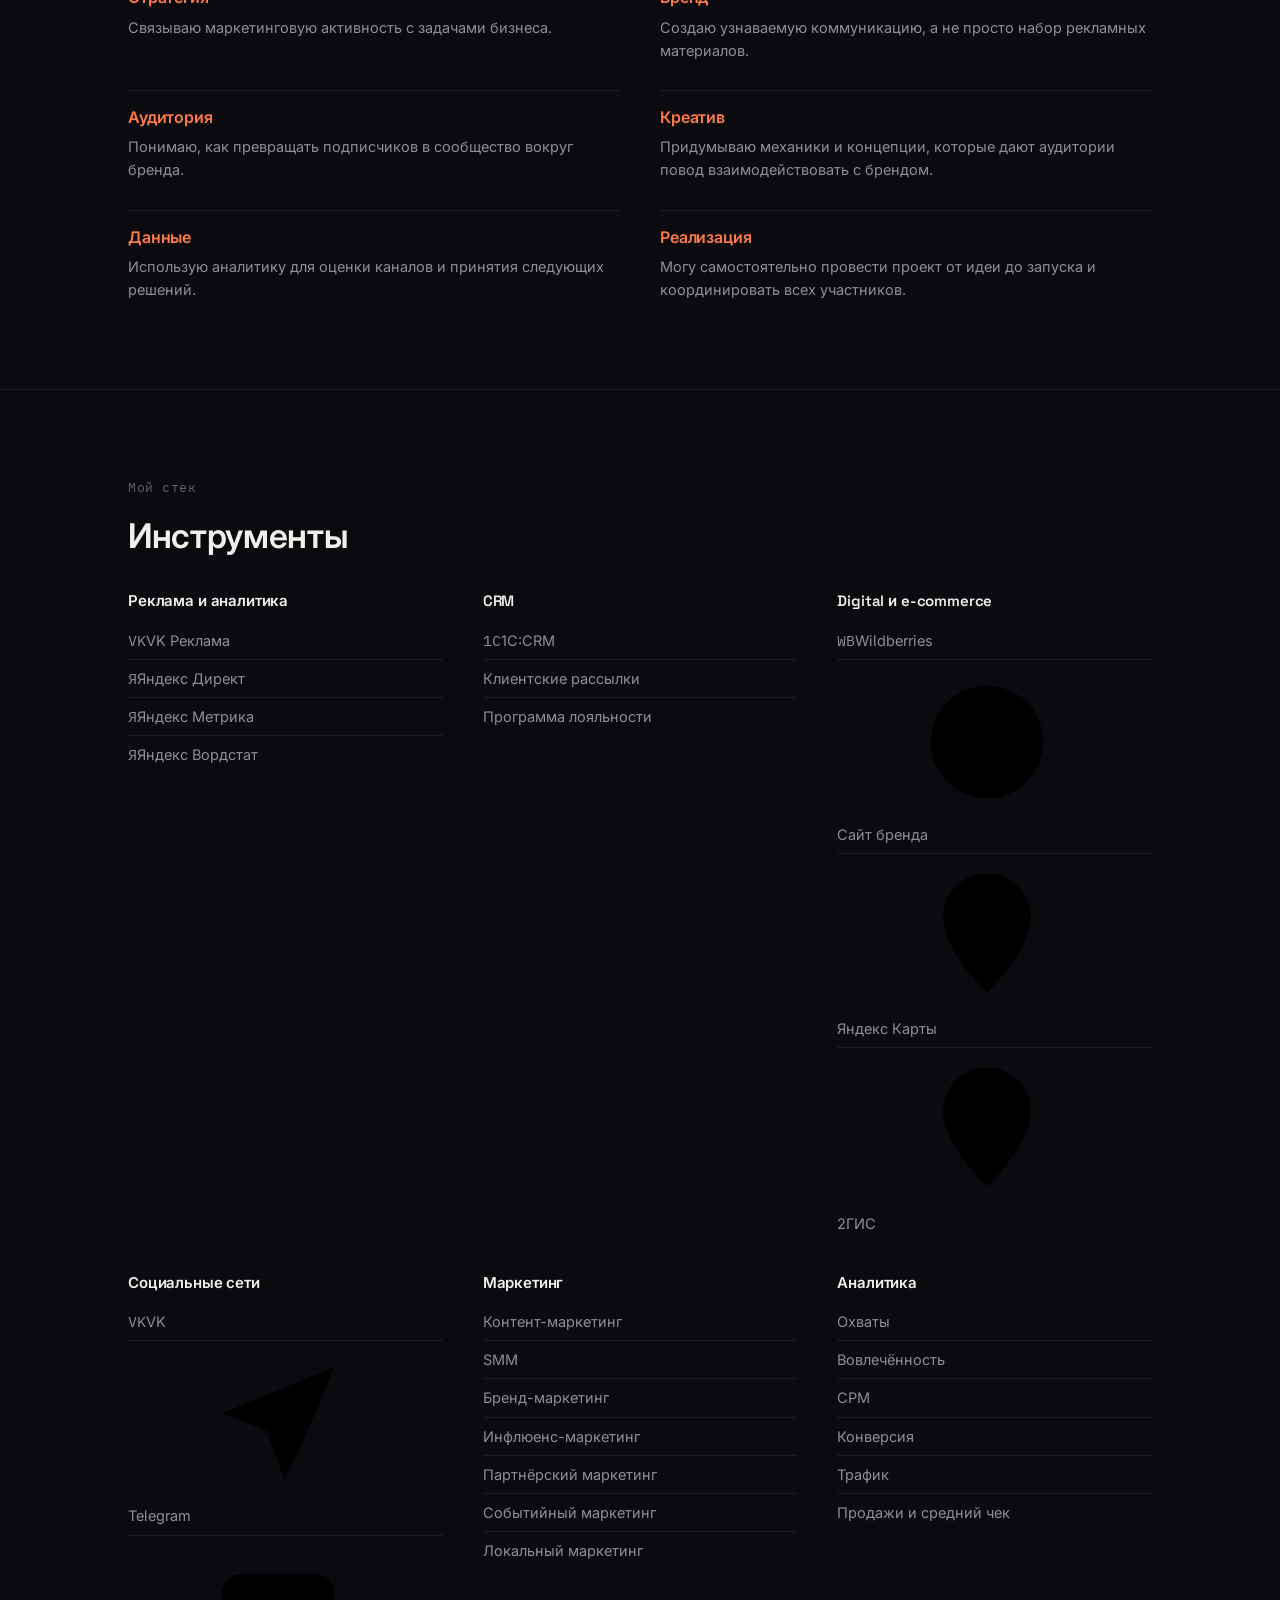
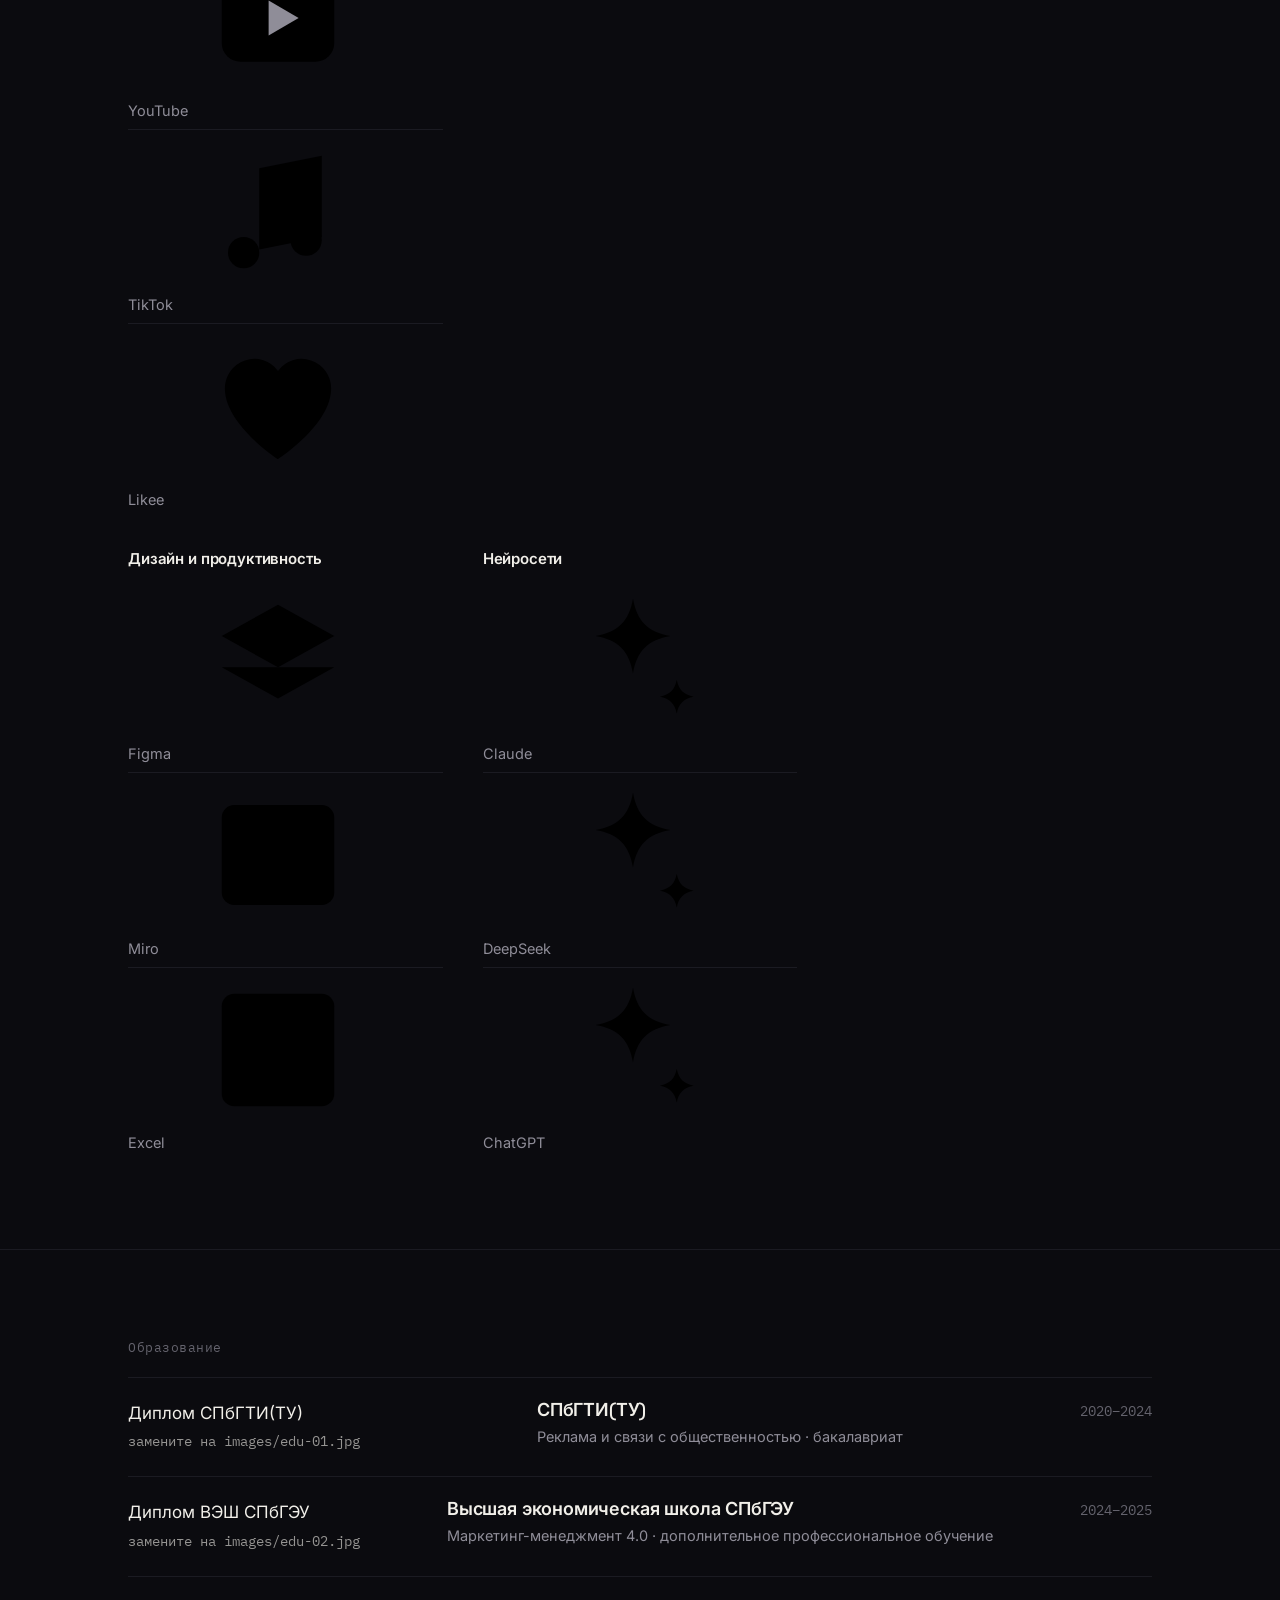
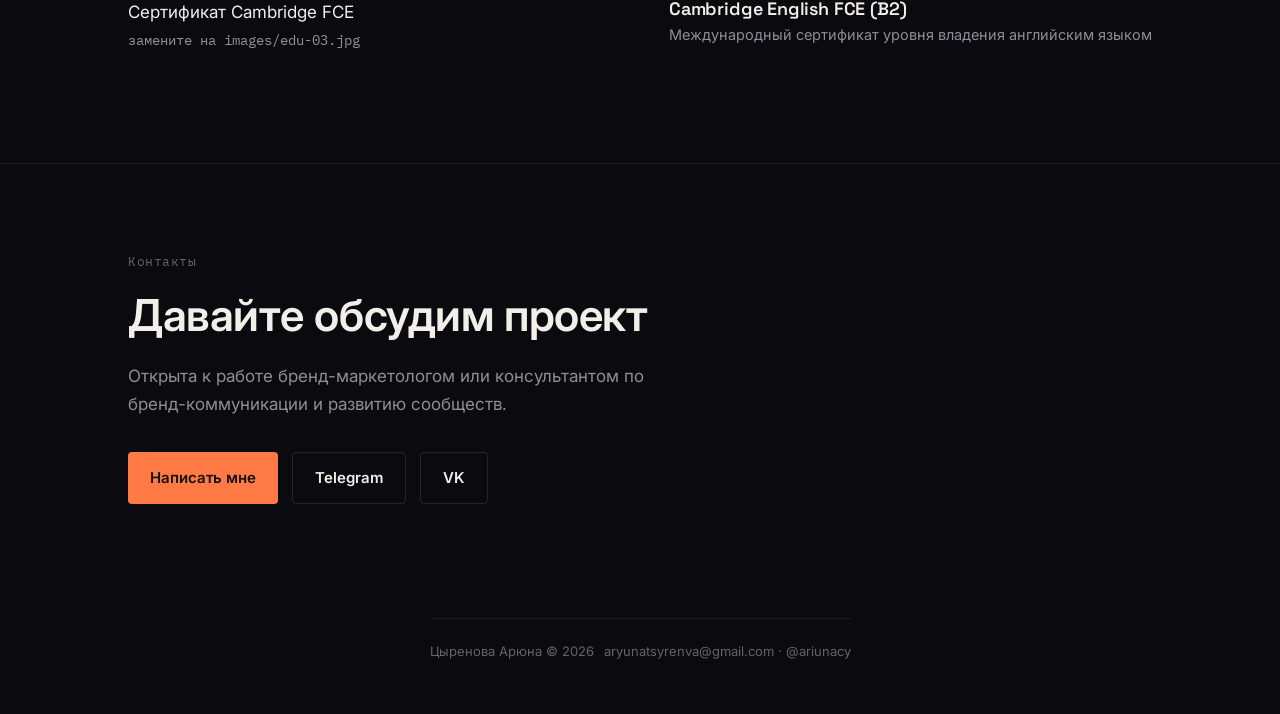
==== commit 70f649ab: "Update index.html" ====
--- a/index.html
+++ b/index.html
@@ -25,33 +25,51 @@
 
 <!-- 01 — ОБЛОЖКА -->
 <header class="hero" id="top">
-  <div class="wrap">
-    <div class="hero-role mono">Маркетолог / Бренд-маркетолог</div>
-    <h1>Превращаю аудиторию<br>в сообщество, а бренд —<br>в то, к чему хочется быть причастным</h1>
-    <p class="hero-lede">Строю бренд-коммуникацию и сообщества вокруг брендов: от контента и соцсетей до UGC, коллабораций и офлайн-активаций.</p>
-    <div class="tags">
-      <span class="tag">Brand marketing</span>
-      <span class="tag">Digital</span>
-      <span class="tag">Контент</span>
-      <span class="tag">Сообщества</span>
-      <span class="tag">Партнёрства</span>
-      <span class="tag">Розница</span>
-      <span class="tag">E-commerce</span>
-    </div>
-    <a href="#cases" class="btn">Смотреть кейсы</a>
-    <div class="hero-meta" style="margin-top:40px;">
-      <a href="mailto:aryunatsyrenva@gmail.com">aryunatsyrenva@gmail.com</a>
-      <a href="https://t.me/ariunacy" target="_blank" rel="noopener">Telegram @ariunacy</a>
-      <a href="https://vk.ru/ariunacy" target="_blank" rel="noopener">VK</a>
+  <div class="wrap hero-grid">
+    <div class="hero-copy">
+      <div class="hero-role mono">Маркетолог / Бренд-маркетолог</div>
+      <h1>Превращаю аудиторию<br>в сообщество, а бренд —<br>в то, к чему хочется быть причастным</h1>
+      <p class="hero-lede">Строю бренд-коммуникацию и сообщества вокруг брендов: от контента и соцсетей до UGC, коллабораций и офлайн-активаций.</p>
+      <div class="tags">
+        <span class="tag">Brand marketing</span>
+        <span class="tag">Digital</span>
+        <span class="tag">Контент</span>
+        <span class="tag">Сообщества</span>
+        <span class="tag">Партнёрства</span>
+        <span class="tag">Розница</span>
+        <span class="tag">E-commerce</span>
+      </div>
+      <a href="#cases" class="btn">Смотреть кейсы</a>
+      <div class="hero-meta" style="margin-top:40px;">
+        <a href="mailto:aryunatsyrenva@gmail.com">aryunatsyrenva@gmail.com</a>
+        <a href="https://t.me/ariunacy" target="_blank" rel="noopener">Telegram @ariunacy</a>
+        <a href="https://vk.ru/ariunacy" target="_blank" rel="noopener">VK</a>
+      </div>
+    </div>
+    <div class="hero-visual" aria-hidden="true">
+      <div class="hero-visual-glow"></div>
+      <div class="scene">
+        <div class="cube">
+          <div class="face face-front"></div>
+          <div class="face face-back"></div>
+          <div class="face face-right"></div>
+          <div class="face face-left"></div>
+          <div class="face face-top"></div>
+          <div class="face face-bottom"></div>
+        </div>
+      </div>
+      <span class="hero-visual-tag mono">SYSTEM_STATUS: ONLINE</span>
     </div>
   </div>
 </header>
+
+<div class="flow-divider" aria-hidden="true"><span class="flow-shape"></span></div>
 
 <!-- 02 — ПРОФИЛЬ -->
 <section class="profile" id="profile">
   <div class="wrap">
     <span class="section-num mono">02 — Профиль</span>
-    <h2>Маркетинг, который работает на бренд и бизнес</h2>
+    <h2>Маркетинг, который работает на бренд</h2>
     <div class="profile-body prose">
       <p>Специализируюсь на бренд-коммуникации и развитии сообществ: нахожу язык, на котором бренд становится близким своей аудитории, и выстраиваю вокруг него устойчивое взаимодействие — от контента и социальных сетей до UGC, коллабораций и офлайн-активаций.</p>
       <p>Моя сильная сторона — <strong>чувствовать аудиторию</strong> и превращать это понимание в коммуникацию, которая вызывает ответную реакцию: люди не просто смотрят контент, а участвуют, создают свой, приходят в магазин и возвращаются к бренду.</p>
@@ -126,6 +144,8 @@
     </div>
   </div>
 </section>
+
+<div class="flow-divider" aria-hidden="true"><span class="flow-shape"></span></div>
 
 <!-- 03 — В ЦИФРАХ -->
 <section class="numbers">
@@ -143,13 +163,15 @@
   </div>
 </section>
 
+<div class="flow-divider" aria-hidden="true"><span class="flow-shape"></span></div>
+
 <!-- КЕЙСЫ -->
 <section class="cases" id="cases">
   <div class="wrap">
     <div class="cases-head">
       <div>
         <span class="section-num mono">Кейсы</span>
-        <h2 style="font-size: clamp(26px,4vw,34px); margin:0;">Что я делала — по задачам, а не по заслугам</h2>
+        <h2 style="font-size: clamp(26px,4vw,34px); margin:0;">Системный подход к задачам с фокусом на измеримые результаты</h2>
       </div>
     </div>
     <div class="cases-grid">
@@ -238,11 +260,13 @@
   </div>
 </section>
 
+<div class="flow-divider" aria-hidden="true"><span class="flow-shape"></span></div>
+
 <!-- ЧТО Я ПРИНОШУ БИЗНЕСУ -->
 <section class="offer">
   <div class="wrap">
     <span class="section-num mono">Что я приношу бизнесу</span>
-    <h2 style="font-size: clamp(26px,4vw,34px); max-width:600px;">Думаю не только контентом</h2>
+    <h2 style="font-size: clamp(26px,4vw,34px); max-width:600px;">Работаю на результат: от постановки задачи до измеримого итога</h2>
     <div class="offer-grid">
       <div class="offer-item"><h3>Стратегия</h3><p>Связываю маркетинговую активность с задачами бизнеса.</p></div>
       <div class="offer-item"><h3>Бренд</h3><p>Создаю узнаваемую коммуникацию, а не просто набор рекламных материалов.</p></div>
@@ -254,60 +278,128 @@
   </div>
 </section>
 
+<div class="flow-divider" aria-hidden="true"><span class="flow-shape"></span></div>
+
 <!-- СТЕК -->
 <section class="stack" id="stack">
   <div class="wrap">
+
+    <!-- иконки-спрайт, используется через <use> ниже -->
+    <svg width="0" height="0" style="position:absolute" aria-hidden="true">
+      <defs>
+        <symbol id="ic-globe" viewBox="0 0 24 24"><circle cx="12" cy="12" r="9"/><path d="M3 12h18M12 3c2.8 2.6 4.2 5.7 4.2 9s-1.4 6.4-4.2 9c-2.8-2.6-4.2-5.7-4.2-9s1.4-6.4 4.2-9z"/></symbol>
+        <symbol id="ic-pin" viewBox="0 0 24 24"><path d="M12 21s7-6.5 7-12a7 7 0 1 0-14 0c0 5.5 7 12 7 12z"/><circle cx="12" cy="9" r="2.4"/></symbol>
+        <symbol id="ic-send" viewBox="0 0 24 24"><path d="M21 3 3 10.5l7.2 2.6L13 21l3-6 5-12z"/><path d="M10.2 13.1 15.5 8"/></symbol>
+        <symbol id="ic-play" viewBox="0 0 24 24"><rect x="3" y="5" width="18" height="14" rx="3"/><path d="M10.5 9.2v5.6l4.8-2.8-4.8-2.8z" fill="currentColor" stroke="none"/></symbol>
+        <symbol id="ic-note" viewBox="0 0 24 24"><path d="M9 18V5l10-2v13"/><circle cx="6.5" cy="18.5" r="2.5"/><circle cx="16.5" cy="16.5" r="2.5"/></symbol>
+        <symbol id="ic-heart" viewBox="0 0 24 24"><path d="M12 20.5S3.5 15 3.5 9.2A4.7 4.7 0 0 1 12 6.4a4.7 4.7 0 0 1 8.5 2.8C20.5 15 12 20.5 12 20.5z"/></symbol>
+        <symbol id="ic-layers" viewBox="0 0 24 24"><path d="m12 3 9 5-9 5-9-5 9-5z"/><path d="m3 13 9 5 9-5"/></symbol>
+        <symbol id="ic-board" viewBox="0 0 24 24"><rect x="3" y="4" width="18" height="16" rx="2"/><path d="M3 10h18M9 10v10"/></symbol>
+        <symbol id="ic-grid" viewBox="0 0 24 24"><rect x="3" y="3" width="18" height="18" rx="2"/><path d="M3 9h18M3 15h18M9 3v18M15 3v18"/></symbol>
+        <symbol id="ic-spark" viewBox="0 0 24 24"><path d="M12 2c.6 3.6 2.4 5.4 6 6-3.6.6-5.4 2.4-6 6-.6-3.6-2.4-5.4-6-6 3.6-.6 5.4-2.4 6-6z"/><path d="M19 15c.3 1.6 1.1 2.4 2.7 2.7-1.6.3-2.4 1.1-2.7 2.7-.3-1.6-1.1-2.4-2.7-2.7 1.6-.3 2.4-1.1 2.7-2.7z"/></symbol>
+      </defs>
+    </svg>
+
     <span class="section-num mono">Мой стек</span>
     <h2 style="font-size: clamp(26px,4vw,34px);">Инструменты</h2>
     <div class="skills-grid" style="margin-top:36px;">
       <div class="skill-group">
         <h3>Реклама и аналитика</h3>
-        <ul><li>VK Реклама</li><li>Яндекс Директ</li><li>Яндекс Метрика</li></ul>
+        <ul>
+          <li class="tool-item"><span class="tool-badge mono">VK</span><span>VK Реклама</span></li>
+          <li class="tool-item"><span class="tool-badge mono">Я</span><span>Яндекс Директ</span></li>
+          <li class="tool-item"><span class="tool-badge mono">Я</span><span>Яндекс Метрика</span></li>
+          <li class="tool-item"><span class="tool-badge mono">Я</span><span>Яндекс Вордстат</span></li>
+        </ul>
       </div>
       <div class="skill-group">
         <h3>CRM</h3>
-        <ul><li>1С:CRM</li><li>Клиентские рассылки</li><li>Программа лояльности</li></ul>
+        <ul>
+          <li class="tool-item"><span class="tool-badge mono">1C</span><span>1С:CRM</span></li>
+          <li>Клиентские рассылки</li>
+          <li>Программа лояльности</li>
+        </ul>
       </div>
       <div class="skill-group">
         <h3>Digital и e-commerce</h3>
-        <ul><li>Wildberries</li><li>Сайт</li><li>Яндекс Карты</li><li>2ГИС</li></ul>
+        <ul>
+          <li class="tool-item"><span class="tool-badge mono">WB</span><span>Wildberries</span></li>
+          <li class="tool-item"><span class="tool-badge"><svg class="tb-icon"><use href="#ic-globe"/></svg></span><span>Сайт бренда</span></li>
+          <li class="tool-item"><span class="tool-badge"><svg class="tb-icon"><use href="#ic-pin"/></svg></span><span>Яндекс Карты</span></li>
+          <li class="tool-item"><span class="tool-badge"><svg class="tb-icon"><use href="#ic-pin"/></svg></span><span>2ГИС</span></li>
+        </ul>
       </div>
       <div class="skill-group">
         <h3>Социальные сети</h3>
-        <ul><li>VK</li><li>Telegram</li><li>YouTube</li><li>TikTok</li><li>Likee</li></ul>
+        <ul>
+          <li class="tool-item"><span class="tool-badge mono">VK</span><span>VK</span></li>
+          <li class="tool-item"><span class="tool-badge"><svg class="tb-icon"><use href="#ic-send"/></svg></span><span>Telegram</span></li>
+          <li class="tool-item"><span class="tool-badge"><svg class="tb-icon"><use href="#ic-play"/></svg></span><span>YouTube</span></li>
+          <li class="tool-item"><span class="tool-badge"><svg class="tb-icon"><use href="#ic-note"/></svg></span><span>TikTok</span></li>
+          <li class="tool-item"><span class="tool-badge"><svg class="tb-icon"><use href="#ic-heart"/></svg></span><span>Likee</span></li>
+        </ul>
       </div>
       <div class="skill-group">
         <h3>Маркетинг</h3>
-        <ul><li>Контент-маркетинг</li><li>SMM</li><li>Бренд-маркетинг</li><li>Инфлюенсер-маркетинг</li><li>Партнёрский маркетинг</li><li>Событийный маркетинг</li><li>Локальный маркетинг</li></ul>
+        <ul><li>Контент-маркетинг</li><li>SMM</li><li>Бренд-маркетинг</li><li>Инфлюенс-маркетинг</li><li>Партнёрский маркетинг</li><li>Событийный маркетинг</li><li>Локальный маркетинг</li></ul>
       </div>
       <div class="skill-group">
         <h3>Аналитика</h3>
         <ul><li>Охваты</li><li>Вовлечённость</li><li>CPM</li><li>Конверсия</li><li>Трафик</li><li>Продажи и средний чек</li></ul>
       </div>
-    </div>
-  </div>
-</section>
+      <div class="skill-group">
+        <h3>Дизайн и продуктивность</h3>
+        <ul>
+          <li class="tool-item"><span class="tool-badge"><svg class="tb-icon"><use href="#ic-layers"/></svg></span><span>Figma</span></li>
+          <li class="tool-item"><span class="tool-badge"><svg class="tb-icon"><use href="#ic-board"/></svg></span><span>Miro</span></li>
+          <li class="tool-item"><span class="tool-badge"><svg class="tb-icon"><use href="#ic-grid"/></svg></span><span>Excel</span></li>
+        </ul>
+      </div>
+      <div class="skill-group skill-group-ai">
+        <h3>Нейросети</h3>
+        <ul>
+          <li class="tool-item"><span class="tool-badge tool-badge-ai"><svg class="tb-icon"><use href="#ic-spark"/></svg></span><span>Claude</span></li>
+          <li class="tool-item"><span class="tool-badge tool-badge-ai"><svg class="tb-icon"><use href="#ic-spark"/></svg></span><span>DeepSeek</span></li>
+          <li class="tool-item"><span class="tool-badge tool-badge-ai"><svg class="tb-icon"><use href="#ic-spark"/></svg></span><span>ChatGPT</span></li>
+        </ul>
+      </div>
+    </div>
+  </div>
+</section>
+
+<div class="flow-divider" aria-hidden="true"><span class="flow-shape"></span></div>
 
 <!-- ОБРАЗОВАНИЕ -->
 <section class="education">
   <div class="wrap">
     <span class="section-num mono">Образование</span>
     <div class="edu-item">
-      <div>
+      <div class="edu-shot edu-shot-h"><span>Диплом СПбГТИ(ТУ)<br><small class="mono" style="opacity:.6;">замените на images/edu-01.jpg</small></span></div>
+      <div class="edu-info">
         <h3>СПбГТИ(ТУ)</h3>
         <div class="edu-course">Реклама и связи с общественностью · бакалавриат</div>
       </div>
       <div class="edu-time mono">2020–2024</div>
     </div>
     <div class="edu-item">
-      <div>
-        <h3>СПбГЭУ / Высшая школа экономики</h3>
+      <div class="edu-shot edu-shot-h"><span>Диплом ВЭШ СПбГЭУ<br><small class="mono" style="opacity:.6;">замените на images/edu-02.jpg</small></span></div>
+      <div class="edu-info">
+        <h3>Высшая экономическая школа СПбГЭУ</h3>
         <div class="edu-course">Маркетинг-менеджмент 4.0 · дополнительное профессиональное обучение</div>
       </div>
       <div class="edu-time mono">2024–2025</div>
     </div>
-  </div>
-</section>
+    <div class="edu-item">
+      <div class="edu-shot edu-shot-v"><span>Сертификат Cambridge FCE<br><small class="mono" style="opacity:.6;">замените на images/edu-03.jpg</small></span></div>
+      <div class="edu-info">
+        <h3>Cambridge English FCE (B2)</h3>
+        <div class="edu-course">Международный сертификат уровня владения английским языком</div>
+      </div>
+    </div>
+  </div>
+</section>
+
+<div class="flow-divider" aria-hidden="true"><span class="flow-shape"></span></div>
 
 <!-- КОНТАКТЫ -->
 <section class="contacts" id="contacts">
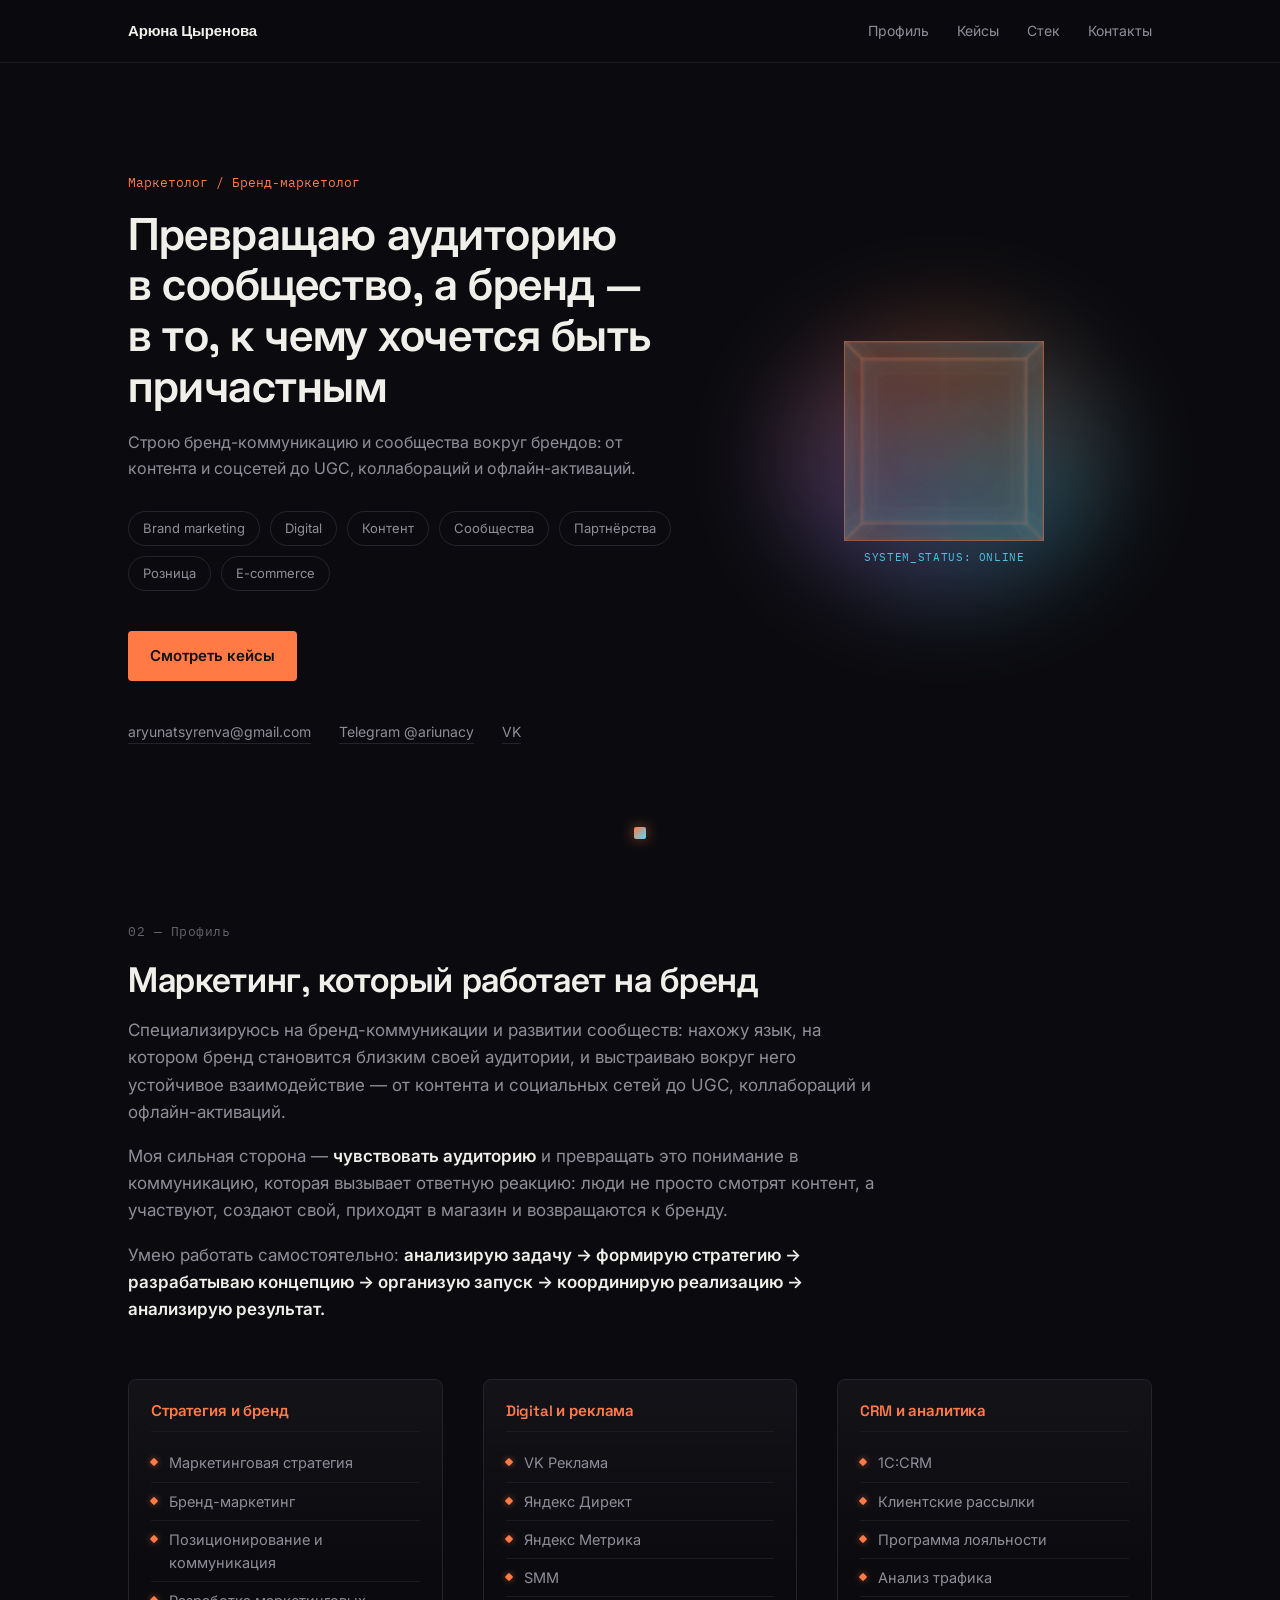
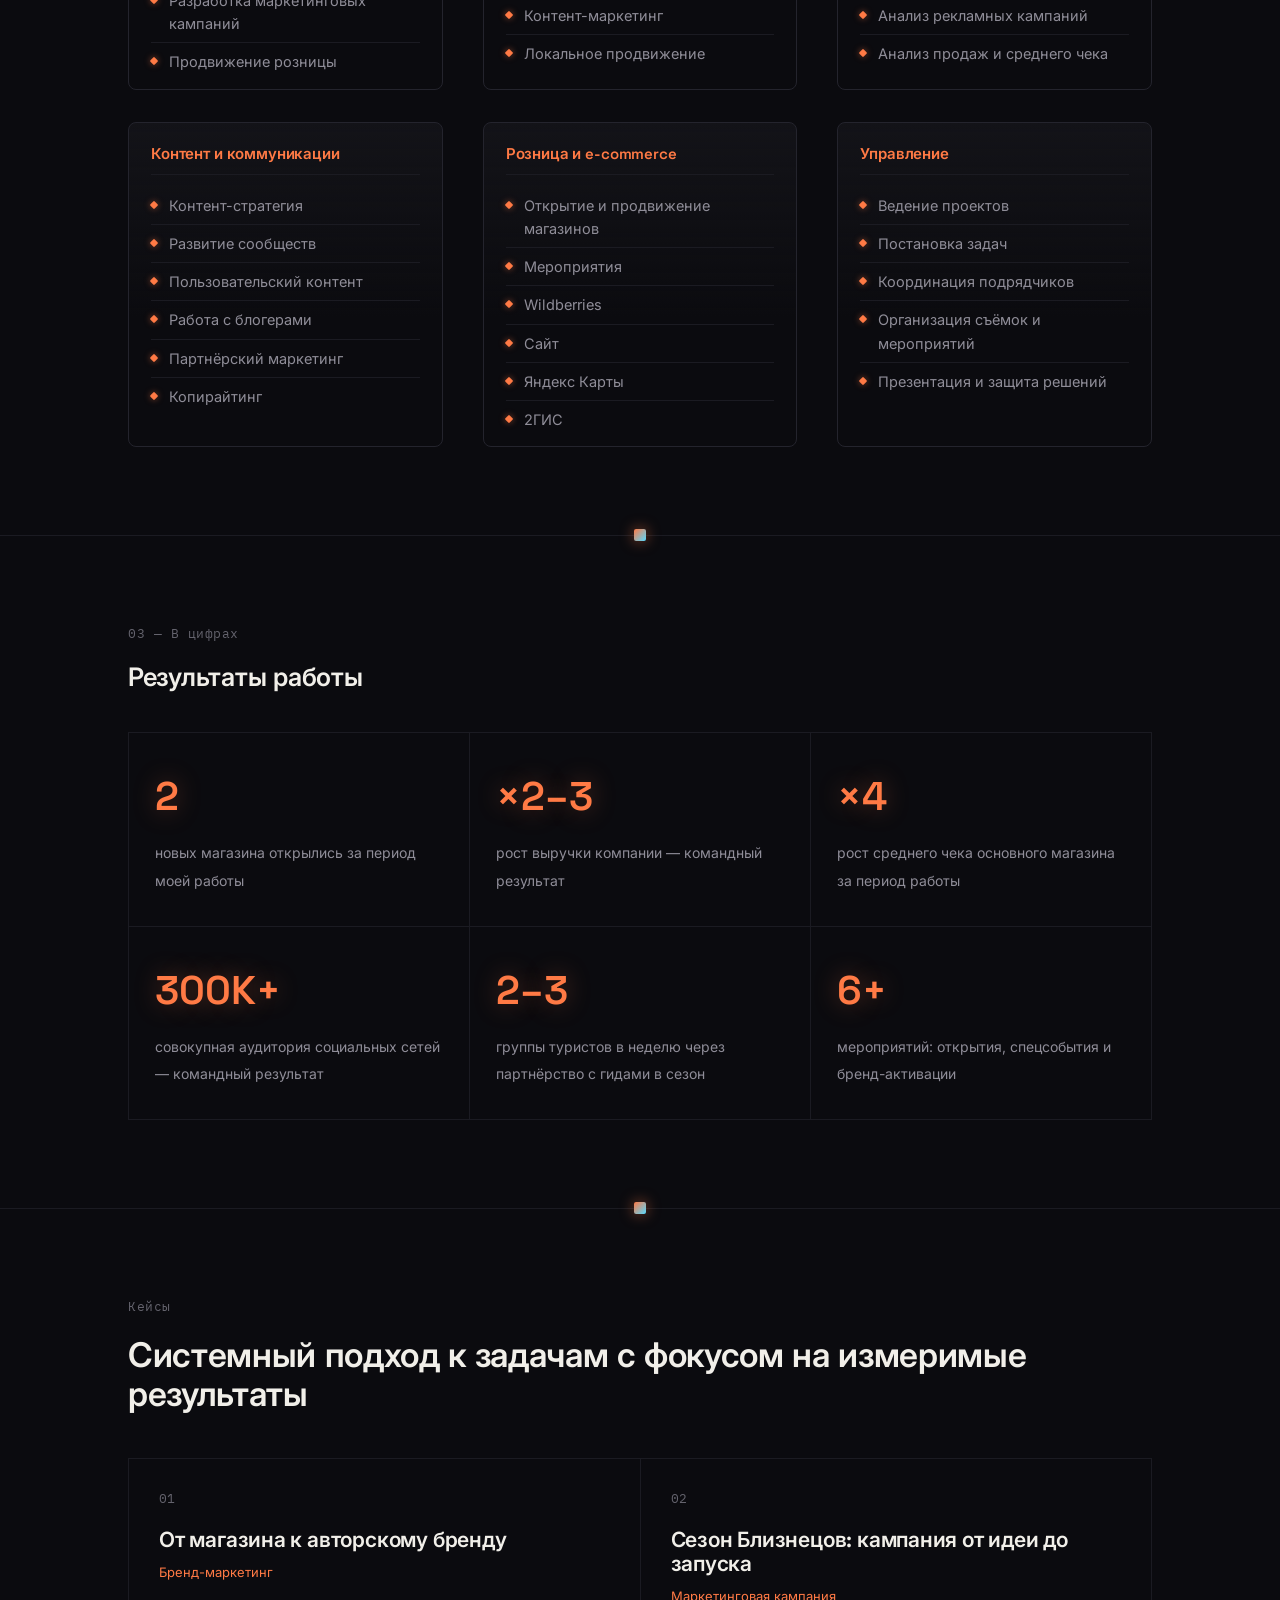
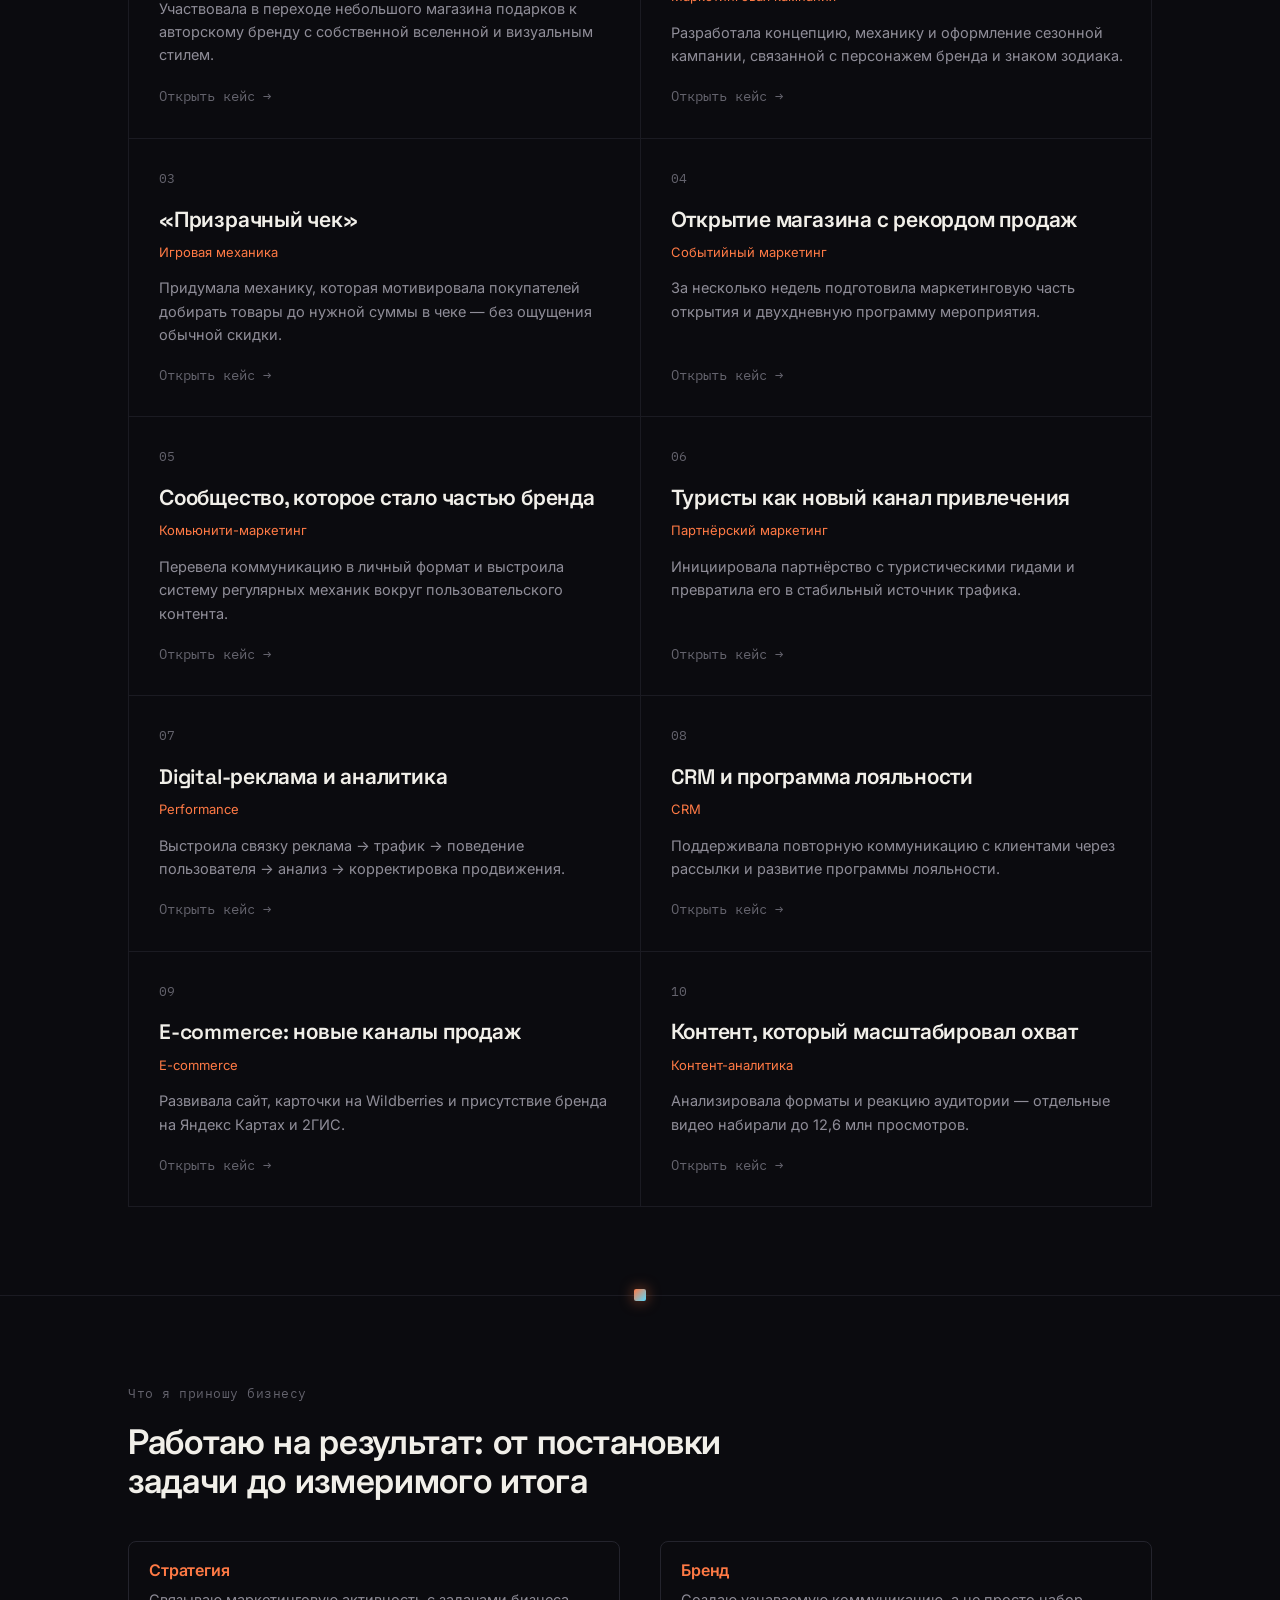
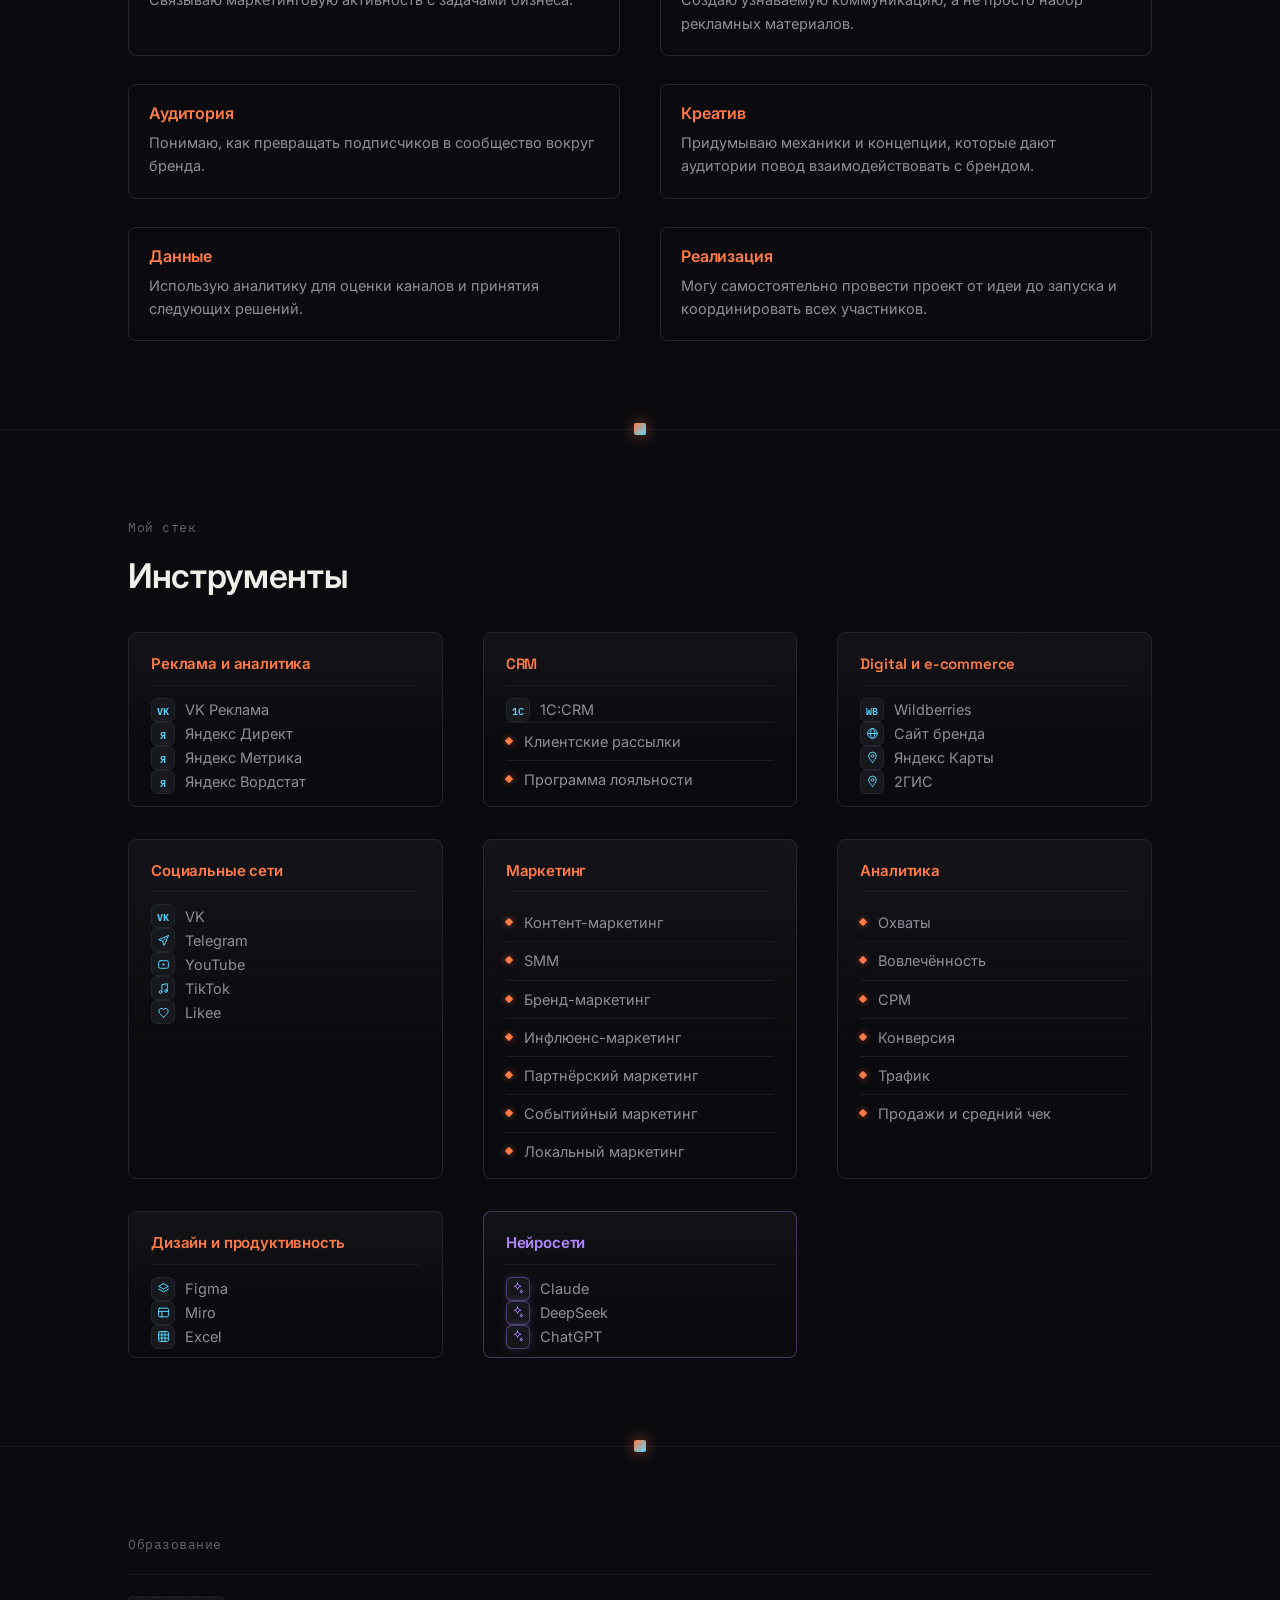
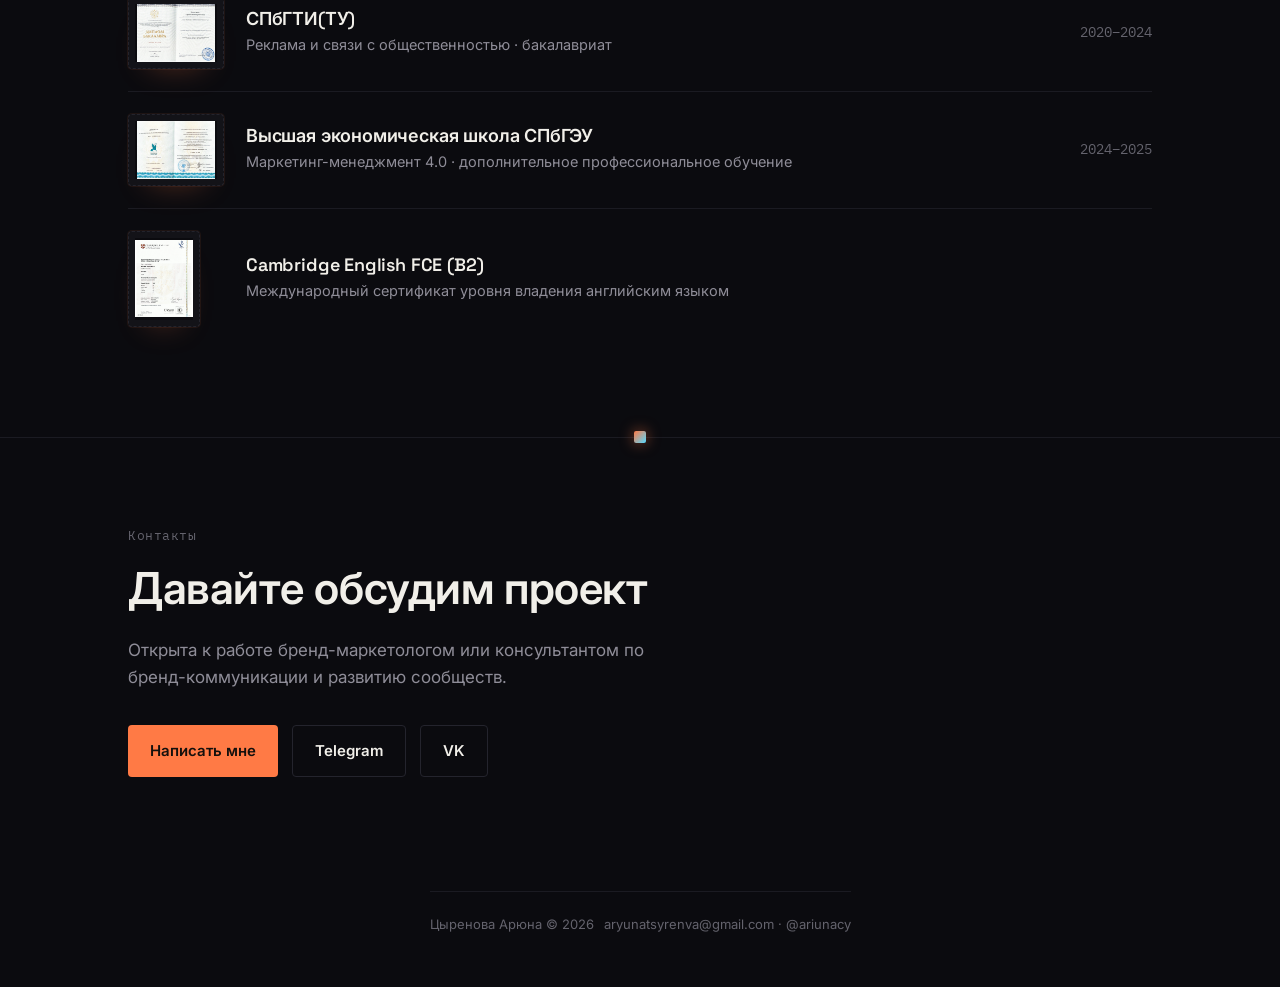
==== commit a0e036ab: "Update index.html" ====
--- a/index.html
+++ b/index.html
@@ -374,7 +374,7 @@
   <div class="wrap">
     <span class="section-num mono">Образование</span>
     <div class="edu-item">
-      <div class="edu-shot edu-shot-h"><span>Диплом СПбГТИ(ТУ)<br><small class="mono" style="opacity:.6;">замените на images/edu-01.jpg</small></span></div>
+      <div class="edu-shot edu-shot-h"><img src="images/edu-01.jpg" alt="Диплом СПбГТИ(ТУ)"></div>
       <div class="edu-info">
         <h3>СПбГТИ(ТУ)</h3>
         <div class="edu-course">Реклама и связи с общественностью · бакалавриат</div>
@@ -382,7 +382,7 @@
       <div class="edu-time mono">2020–2024</div>
     </div>
     <div class="edu-item">
-      <div class="edu-shot edu-shot-h"><span>Диплом ВЭШ СПбГЭУ<br><small class="mono" style="opacity:.6;">замените на images/edu-02.jpg</small></span></div>
+      <div class="edu-shot edu-shot-h"><img src="images/edu-02.jpg" alt="Диплом ВЭШ СПбГЭУ"></div>
       <div class="edu-info">
         <h3>Высшая экономическая школа СПбГЭУ</h3>
         <div class="edu-course">Маркетинг-менеджмент 4.0 · дополнительное профессиональное обучение</div>
@@ -390,7 +390,7 @@
       <div class="edu-time mono">2024–2025</div>
     </div>
     <div class="edu-item">
-      <div class="edu-shot edu-shot-v"><span>Сертификат Cambridge FCE<br><small class="mono" style="opacity:.6;">замените на images/edu-03.jpg</small></span></div>
+      <div class="edu-shot edu-shot-v"><img src="images/edu-03.jpg" alt="Сертификат Cambridge English FCE (B2)"></div>
       <div class="edu-info">
         <h3>Cambridge English FCE (B2)</h3>
         <div class="edu-course">Международный сертификат уровня владения английским языком</div>
--- a/styles.css
+++ b/styles.css
@@ -13,6 +13,8 @@
   --text-dim: #64636d;
   --accent: #ff7a45;
   --accent-dim: #cf5d30;
+  --accent-2: #57d9ff;
+  --accent-3: #b388ff;
   --line: #24242d;
   --line-soft: #1b1b22;
   --radius: 4px;
@@ -43,7 +45,7 @@
 
 p{ margin: 0 0 1em 0; }
 a{ color: inherit; }
-strong{ color: var(--text); font-weight: 600; }
+strong{ color: var(--accent); font-weight: 600; }
 
 .mono{
   font-family: "IBM Plex Mono", ui-monospace, monospace;
@@ -123,24 +125,149 @@
 
 /* ---------- hero ---------- */
 .hero{
-  padding-top: 120px;
-  padding-bottom: 96px;
+  padding-top: 110px;
+  padding-bottom: 90px;
+  overflow: hidden;
+}
+.hero-grid{
+  display:grid;
+  grid-template-columns: 1.25fr 0.9fr;
+  align-items:center;
+  gap: 32px;
 }
 .hero-role{
   color: var(--accent);
-  font-size: 15px;
+  font-size: 13px;
+  margin-bottom: 16px;
+}
+.hero h1{
+  font-size: clamp(28px, 4.4vw, 44px);
   margin-bottom: 18px;
 }
-.hero h1{
-  font-size: clamp(38px, 7vw, 64px);
-  margin-bottom: 22px;
-}
 .hero-lede{
-  font-size: 20px;
-  color: var(--text-muted);
-  max-width: 620px;
-  margin-bottom: 36px;
-}
+  font-size: 16px;
+  color: var(--text-muted);
+  max-width: 560px;
+  margin-bottom: 30px;
+}
+
+/* ---------- hero holographic cube ---------- */
+.hero-visual{
+  position: relative;
+  display:flex;
+  flex-direction:column;
+  align-items:center;
+  justify-content:center;
+  height: 340px;
+}
+.hero-visual-glow{
+  position:absolute;
+  inset: 10%;
+  border-radius: 50%;
+  background: conic-gradient(from 0deg, var(--accent), var(--accent-2), var(--accent-3), var(--accent));
+  filter: blur(46px);
+  opacity: .28;
+  animation: holoSpin 10s linear infinite;
+  z-index: 0;
+}
+@keyframes holoSpin{ to{ filter: blur(46px) hue-rotate(360deg); } }
+
+.scene{
+  position: relative;
+  z-index: 1;
+  width: 180px;
+  height: 180px;
+  perspective: 900px;
+}
+.cube{
+  width:100%; height:100%;
+  position:relative;
+  transform-style: preserve-3d;
+  animation: cubeSpin 16s linear infinite;
+}
+@keyframes cubeSpin{
+  0%{ transform: rotateX(-18deg) rotateY(0deg); }
+  100%{ transform: rotateX(-18deg) rotateY(360deg); }
+}
+.face{
+  position:absolute;
+  width:180px; height:180px;
+  border: 1px solid rgba(255,122,69,.45);
+  background: linear-gradient(135deg, rgba(255,122,69,.10), rgba(87,217,255,.10));
+  box-shadow: inset 0 0 30px rgba(87,217,255,.12), inset 0 0 60px rgba(255,122,69,.08);
+  backdrop-filter: blur(1px);
+}
+.face::after{
+  content:"";
+  position:absolute; inset:14px;
+  border: 1px solid rgba(255,255,255,.06);
+}
+.face-front{ transform: translateZ(90px); }
+.face-back{ transform: translateZ(-90px) rotateY(180deg); }
+.face-right{ transform: rotateY(90deg) translateZ(90px); }
+.face-left{ transform: rotateY(-90deg) translateZ(90px); }
+.face-top{ transform: rotateX(90deg) translateZ(90px); }
+.face-bottom{ transform: rotateX(-90deg) translateZ(90px); }
+
+.hero-visual-tag{
+  position: relative;
+  z-index: 1;
+  margin-top: 18px;
+  font-size: 11px;
+  letter-spacing: .06em;
+  color: var(--accent-2);
+  opacity: .85;
+}
+
+@media (max-width: 900px){
+  .hero-grid{ grid-template-columns: 1fr; }
+  .hero-visual{ height: 170px; margin-top: -6px; }
+  .hero-visual-glow{ filter: blur(30px); opacity: .3; }
+  .scene{ width: 110px; height: 110px; }
+  .face{ width: 110px; height: 110px; }
+  .face-front{ transform: translateZ(55px); }
+  .face-back{ transform: translateZ(-55px) rotateY(180deg); }
+  .face-right{ transform: rotateY(90deg) translateZ(55px); }
+  .face-left{ transform: rotateY(-90deg) translateZ(55px); }
+  .face-top{ transform: rotateX(90deg) translateZ(55px); }
+  .face-bottom{ transform: rotateX(-90deg) translateZ(55px); }
+  .hero-visual-tag{ font-size: 10px; margin-top: 10px; }
+}
+@media (max-width: 420px){
+  .hero-visual{ height: 130px; }
+  .scene{ width: 84px; height: 84px; }
+  .face{ width: 84px; height: 84px; }
+  .face-front{ transform: translateZ(42px); }
+  .face-back{ transform: translateZ(-42px) rotateY(180deg); }
+  .face-right{ transform: rotateY(90deg) translateZ(42px); }
+  .face-left{ transform: rotateY(-90deg) translateZ(42px); }
+  .face-top{ transform: rotateX(90deg) translateZ(42px); }
+  .face-bottom{ transform: rotateX(-90deg) translateZ(42px); }
+  .hero-visual-tag{ display:none; }
+}
+@media (prefers-reduced-motion: reduce){
+  .cube, .hero-visual-glow, .flow-shape{ animation: none; }
+}
+
+/* ---------- плавающая фигура между блоками ---------- */
+.flow-divider{
+  position: relative;
+  height: 0;
+  display:flex;
+  justify-content:center;
+  z-index: 5;
+}
+.flow-shape{
+  position: relative;
+  top: -7px;
+  width: 12px; height: 12px;
+  border-radius: 2px;
+  background: linear-gradient(135deg, var(--accent), var(--accent-2));
+  box-shadow: 0 0 14px rgba(255,122,69,.55);
+  animation: flowSpin 7s linear infinite, flowPulse 3.2s ease-in-out infinite;
+}
+@keyframes flowSpin{ from{ transform: rotate(45deg); } to{ transform: rotate(405deg); } }
+@keyframes flowPulse{ 0%,100%{ opacity:.55; } 50%{ opacity:1; } }
 .tags{
   display:flex;
   flex-wrap:wrap;
@@ -202,10 +329,24 @@
   grid-template-columns: repeat(3, 1fr);
   gap: 32px 40px;
 }
+.skill-group{
+  border: 1px solid var(--line);
+  border-radius: 8px;
+  padding: 22px 22px 8px 22px;
+  background: linear-gradient(180deg, var(--bg-panel), transparent 60%);
+  transition: border-color .2s ease, box-shadow .2s ease, transform .2s ease;
+}
+.skill-group:hover{
+  border-color: var(--accent-dim);
+  box-shadow: 0 0 0 1px rgba(255,122,69,.15), 0 12px 30px -18px rgba(255,122,69,.4);
+  transform: translateY(-2px);
+}
 .skill-group h3{
   font-size: 15px;
-  color: var(--text);
+  color: var(--accent);
   margin-bottom: 12px;
+  padding-bottom: 12px;
+  border-bottom: 1px solid var(--line-soft);
 }
 .skill-group ul{
   list-style:none;
@@ -213,11 +354,61 @@
   color: var(--text-muted);
   font-size: 14.5px;
 }
-.skill-group li{
-  padding: 7px 0;
+.skill-group li:not(.tool-item){
+  padding: 7px 0 7px 18px;
   border-top: 1px solid var(--line-soft);
+  position: relative;
+}
+.skill-group li:not(.tool-item)::before{
+  content:"";
+  position:absolute;
+  left: 0; top: 15px;
+  width: 6px; height: 6px;
+  background: var(--accent);
+  border-radius: 1px;
+  transform: rotate(45deg);
+  box-shadow: 0 0 6px rgba(255,122,69,.55);
 }
 .skill-group li:first-child{ border-top:none; }
+
+/* инструменты с иконками */
+.tool-item{
+  display:flex;
+  align-items:center;
+  gap: 10px;
+}
+.tool-badge{
+  flex: none;
+  width: 24px; height: 24px;
+  display:flex; align-items:center; justify-content:center;
+  border: 1px solid var(--line);
+  border-radius: 6px;
+  background: var(--bg-panel-2);
+  color: var(--accent-2);
+  font-size: 10px;
+  font-weight: 600;
+}
+.tool-badge-ai{
+  color: var(--accent-3);
+  border-color: rgba(179,136,255,.35);
+  box-shadow: 0 0 12px -4px rgba(179,136,255,.6);
+}
+.tb-icon{
+  width: 13px; height: 13px;
+  fill: none;
+  stroke: currentColor;
+  stroke-width: 1.8;
+  stroke-linecap: round;
+  stroke-linejoin: round;
+}
+.skill-group-ai{
+  border-color: rgba(179,136,255,.3);
+}
+.skill-group-ai:hover{
+  border-color: var(--accent-3);
+  box-shadow: 0 0 0 1px rgba(179,136,255,.15), 0 12px 30px -18px rgba(179,136,255,.5);
+}
+.skill-group-ai h3{ color: var(--accent-3); }
 
 @media (max-width: 780px){
   .skills-grid{ grid-template-columns: 1fr 1fr; }
@@ -238,7 +429,19 @@
 .number-card{
   background: var(--bg);
   padding: 32px 26px;
-}
+  transition: background .2s ease;
+  position: relative;
+}
+.number-card:hover{ background: var(--bg-panel); }
+.number-card::before{
+  content:"";
+  position:absolute; top:0; left:0; right:0; height:2px;
+  background: linear-gradient(90deg, var(--accent), var(--accent-2));
+  transform: scaleX(0);
+  transform-origin: left;
+  transition: transform .3s ease;
+}
+.number-card:hover::before{ transform: scaleX(1); }
 .number-card .num{
   font-family:"Space Grotesk", sans-serif;
   font-size: 40px;
@@ -246,6 +449,7 @@
   font-weight: 600;
   display:block;
   margin-bottom: 10px;
+  text-shadow: 0 0 24px rgba(255,122,69,.35);
 }
 .number-card .label{
   font-size: 14px;
@@ -282,15 +486,26 @@
   display:flex;
   flex-direction:column;
   min-height: 220px;
-  transition: background .15s ease;
-  position: relative;
-}
-.case-card:hover{ background: var(--bg-panel); }
+  transition: background .2s ease, box-shadow .2s ease, transform .15s ease;
+  position: relative;
+  border-left: 2px solid transparent;
+}
+.case-card:hover{
+  background: var(--bg-panel);
+  border-left-color: var(--accent);
+  box-shadow: inset 0 0 40px -20px rgba(255,122,69,.5);
+}
+.case-card:active{
+  transform: scale(.985);
+  border-left-color: var(--accent-2);
+}
 .case-card .case-index{
   font-size: 13px;
   color: var(--text-dim);
   margin-bottom: 18px;
-}
+  transition: color .2s ease;
+}
+.case-card:hover .case-index{ color: var(--accent); }
 .case-card h3{
   font-size: 21px;
   margin-bottom: 10px;
@@ -310,8 +525,9 @@
   padding-top: 18px;
   font-size: 14px;
   color: var(--text-dim);
-}
-.case-card:hover .case-arrow{ color: var(--accent); }
+  transition: color .2s ease, transform .2s ease;
+}
+.case-card:hover .case-arrow{ color: var(--accent); transform: translateX(4px); }
 
 @media (max-width: 780px){
   .cases-grid{ grid-template-columns: 1fr; }
@@ -319,17 +535,58 @@
 
 /* ---------- education ---------- */
 .edu-item{
-  display:flex;
-  justify-content: space-between;
-  gap: 20px;
+  display:grid;
+  grid-template-columns: 96px 1fr auto;
+  align-items:center;
+  gap: 22px;
   padding: 22px 0;
   border-top: 1px solid var(--line-soft);
-  flex-wrap: wrap;
-}
-.edu-item:last-child{ }
+}
 .edu-item h3{ font-size:18px; margin-bottom:4px; }
 .edu-item .edu-course{ color: var(--text-muted); font-size:14.5px; }
 .edu-item .edu-time{ color: var(--text-dim); font-size:14px; white-space: nowrap; }
+
+.edu-shot{
+  border: 1px dashed var(--line);
+  border-radius: var(--radius);
+  background: var(--bg-panel);
+  display:flex;
+  align-items:center;
+  justify-content:center;
+  text-align:center;
+  color: var(--text-dim);
+  font-size: 10.5px;
+  line-height: 1.35;
+  padding: 6px;
+  overflow: hidden;
+}
+.edu-shot span{ max-width: 90px; }
+.edu-shot img{ width:100%; height:100%; object-fit: contain; display:block; background: var(--bg); }
+.edu-shot-h{ width: 96px; aspect-ratio: 4/3; }
+.edu-shot-v{ width: 72px; aspect-ratio: 3/4; }
+.edu-shot:has(img){
+  box-shadow: 0 0 0 1px rgba(255,122,69,.08), 0 16px 32px -22px rgba(255,122,69,.4);
+  animation: shotBreathe 5s ease-in-out infinite;
+  transition: border-color .25s ease, box-shadow .25s ease, transform .25s ease;
+}
+.edu-shot:has(img):hover{
+  border-color: var(--accent);
+  border-style: solid;
+  transform: translateY(-3px) scale(1.03);
+  box-shadow: 0 0 0 1px rgba(255,122,69,.3), 0 0 34px -6px rgba(255,122,69,.55);
+}
+
+@media (max-width: 620px){
+  .edu-item{
+    grid-template-columns: 72px 1fr;
+    grid-template-areas:
+      "shot info"
+      "time time";
+  }
+  .edu-shot{ grid-area: shot; }
+  .edu-info{ grid-area: info; }
+  .edu-time{ grid-area: time; margin-top: 8px; }
+}
 
 /* ---------- offer / value ---------- */
 .offer-grid{
@@ -338,7 +595,13 @@
   grid-template-columns: repeat(2, 1fr);
   gap: 28px 40px;
 }
-.offer-item{ border-top: 1px solid var(--line-soft); padding-top: 18px; }
+.offer-item{
+  border: 1px solid var(--line);
+  border-radius: 8px;
+  padding: 20px;
+  transition: border-color .2s ease, transform .2s ease;
+}
+.offer-item:hover{ border-color: var(--accent-dim); transform: translateY(-2px); }
 .offer-item h3{ font-size:16px; color: var(--accent); margin-bottom:8px; }
 .offer-item p{ color: var(--text-muted); font-size:14.5px; margin:0; }
 @media (max-width: 620px){ .offer-grid{ grid-template-columns: 1fr; } }
@@ -392,28 +655,66 @@
 }
 .case-block .case-block-body.muted{ color: var(--text-muted); }
 .case-block ul{
-  margin: 0; padding-left: 20px;
+  margin: 0; padding-left: 0;
   max-width: var(--maxw);
   color: var(--text-muted);
-}
-.case-block li{ padding: 4px 0; }
+  list-style: none;
+}
+.case-block li{
+  padding: 6px 0 6px 20px;
+  position: relative;
+}
+.case-block li::before{
+  content:"";
+  position:absolute;
+  left: 0; top: 14px;
+  width: 6px; height: 6px;
+  background: var(--accent);
+  border-radius: 1px;
+  transform: rotate(45deg);
+  box-shadow: 0 0 6px rgba(255,122,69,.55);
+}
 .case-result{
   border-left: 2px solid var(--accent);
   padding-left: 20px;
 }
 
-/* image gallery / placeholders */
+/* image gallery — каскадная композиция (masonry), без обрезки фото */
 .gallery{
-  display:grid;
-  grid-template-columns: repeat(auto-fit, minmax(260px, 1fr));
-  gap: 18px;
+  columns: 2 260px;
+  column-gap: 22px;
   margin-top: 10px;
 }
+@media (max-width: 640px){
+  .gallery{ columns: 1; }
+}
 .shot{
-  aspect-ratio: 4/3;
-  border: 1px dashed var(--line);
+  break-inside: avoid;
+  margin-bottom: 22px;
+  border: 1px solid var(--line);
   border-radius: var(--radius);
   background: var(--bg-panel);
+  overflow: hidden;
+  position: relative;
+  box-shadow: 0 0 0 1px rgba(255,122,69,.08), 0 22px 46px -30px rgba(255,122,69,.4);
+  animation: shotBreathe 5s ease-in-out infinite;
+  transition: border-color .25s ease, box-shadow .25s ease, transform .25s ease;
+}
+.gallery .shot:nth-child(2n){ animation-delay: 1.4s; }
+.gallery .shot:nth-child(3n){ animation-delay: 2.6s; }
+@keyframes shotBreathe{
+  0%, 100%{ box-shadow: 0 0 0 1px rgba(255,122,69,.08), 0 22px 46px -30px rgba(255,122,69,.4); }
+  50%{ box-shadow: 0 0 0 1px rgba(255,122,69,.18), 0 22px 46px -26px rgba(255,122,69,.55); }
+}
+.shot:hover{
+  border-color: var(--accent);
+  transform: translateY(-4px);
+  box-shadow: 0 0 0 1px rgba(255,122,69,.3), 0 0 46px -8px rgba(255,122,69,.55), 0 0 80px -24px rgba(87,217,255,.4);
+}
+/* когда фото ещё нет — плейсхолдер с фиксированной пропорцией */
+.shot:not(:has(img)){
+  aspect-ratio: 4/3;
+  border-style: dashed;
   display:flex;
   align-items:center;
   justify-content:center;
@@ -421,12 +722,17 @@
   color: var(--text-dim);
   font-size: 13px;
   padding: 16px;
-  overflow: hidden;
-}
+}
+.shot span{ max-width: 220px; }
 .shot img{
-  width:100%; height:100%; object-fit: cover; display:block;
-}
-.shot span{ max-width: 220px; }
+  display:block;
+  width:100%;
+  height:auto; /* сохраняем родные пропорции — и горизонтальные, и вертикальные фото влезают целиком */
+}
+
+@media (prefers-reduced-motion: reduce){
+  .shot{ animation:none; }
+}
 
 .case-nav-footer{
   display:flex;
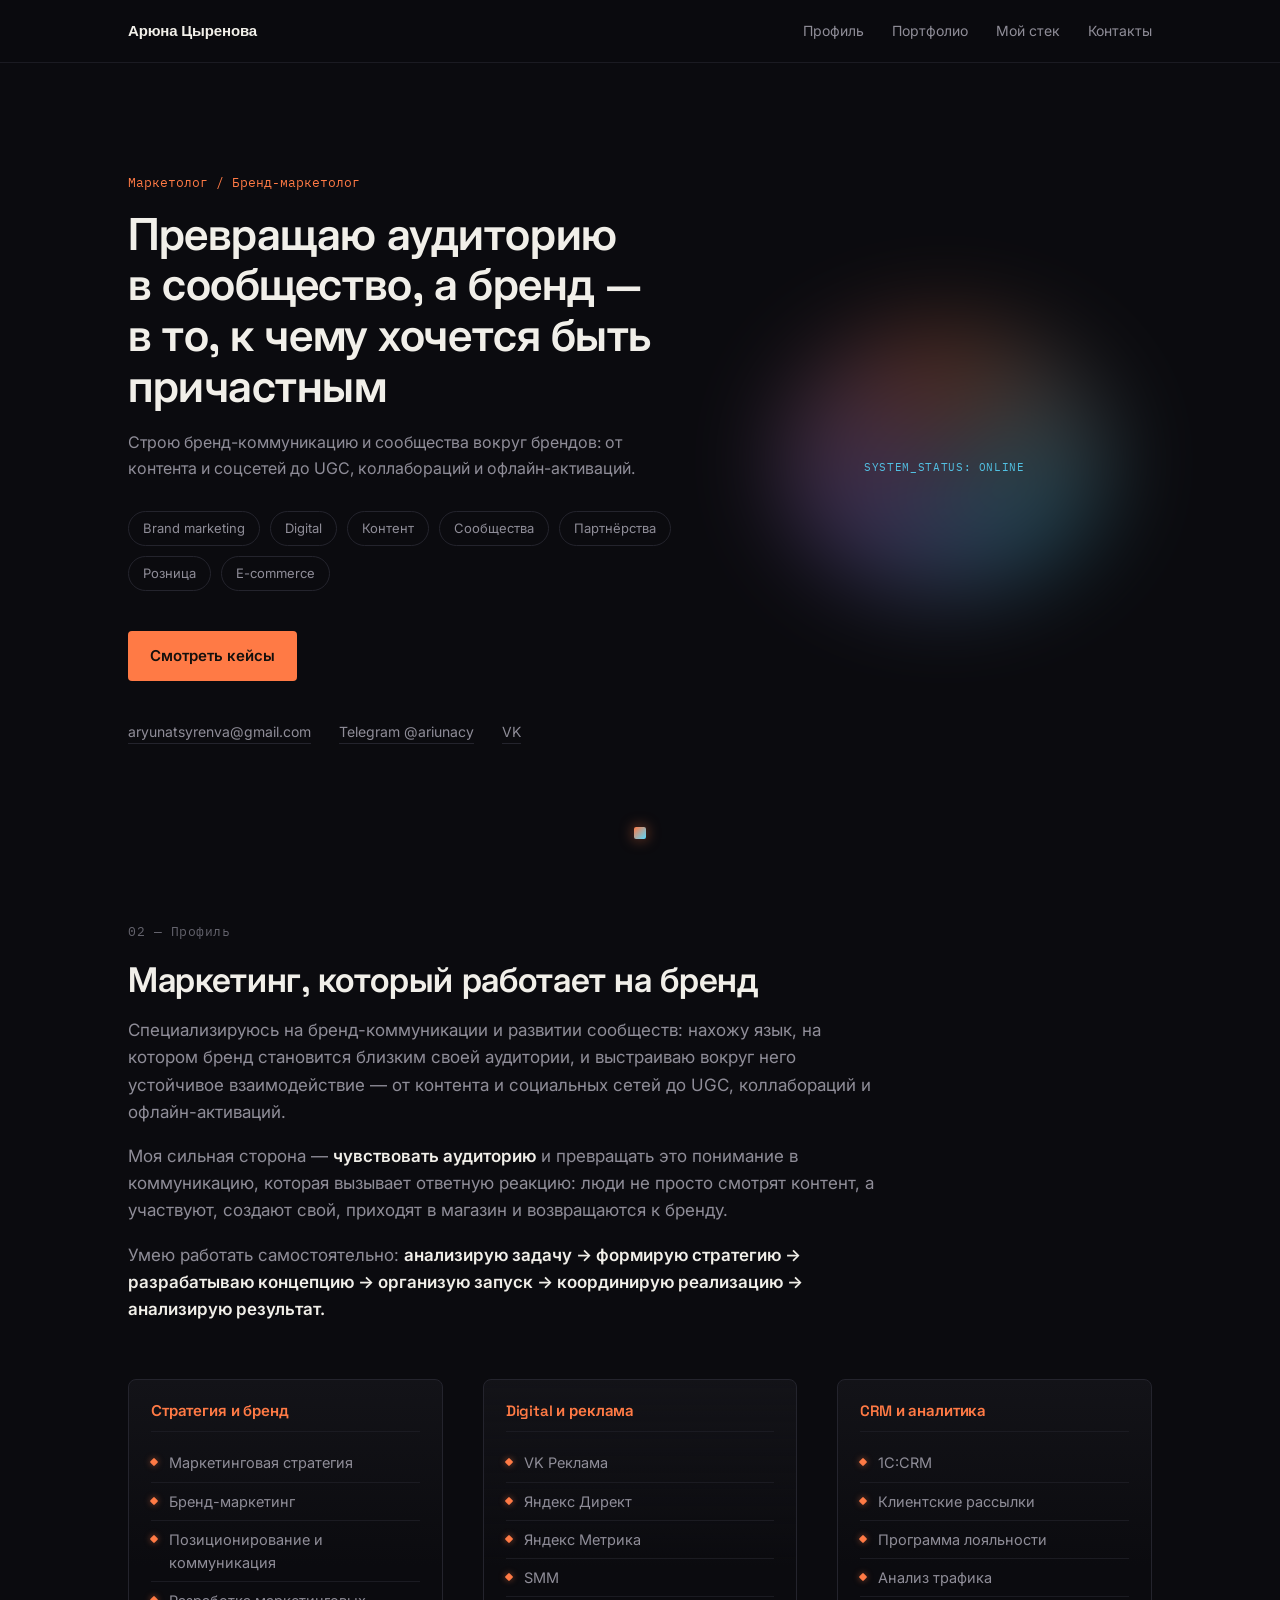
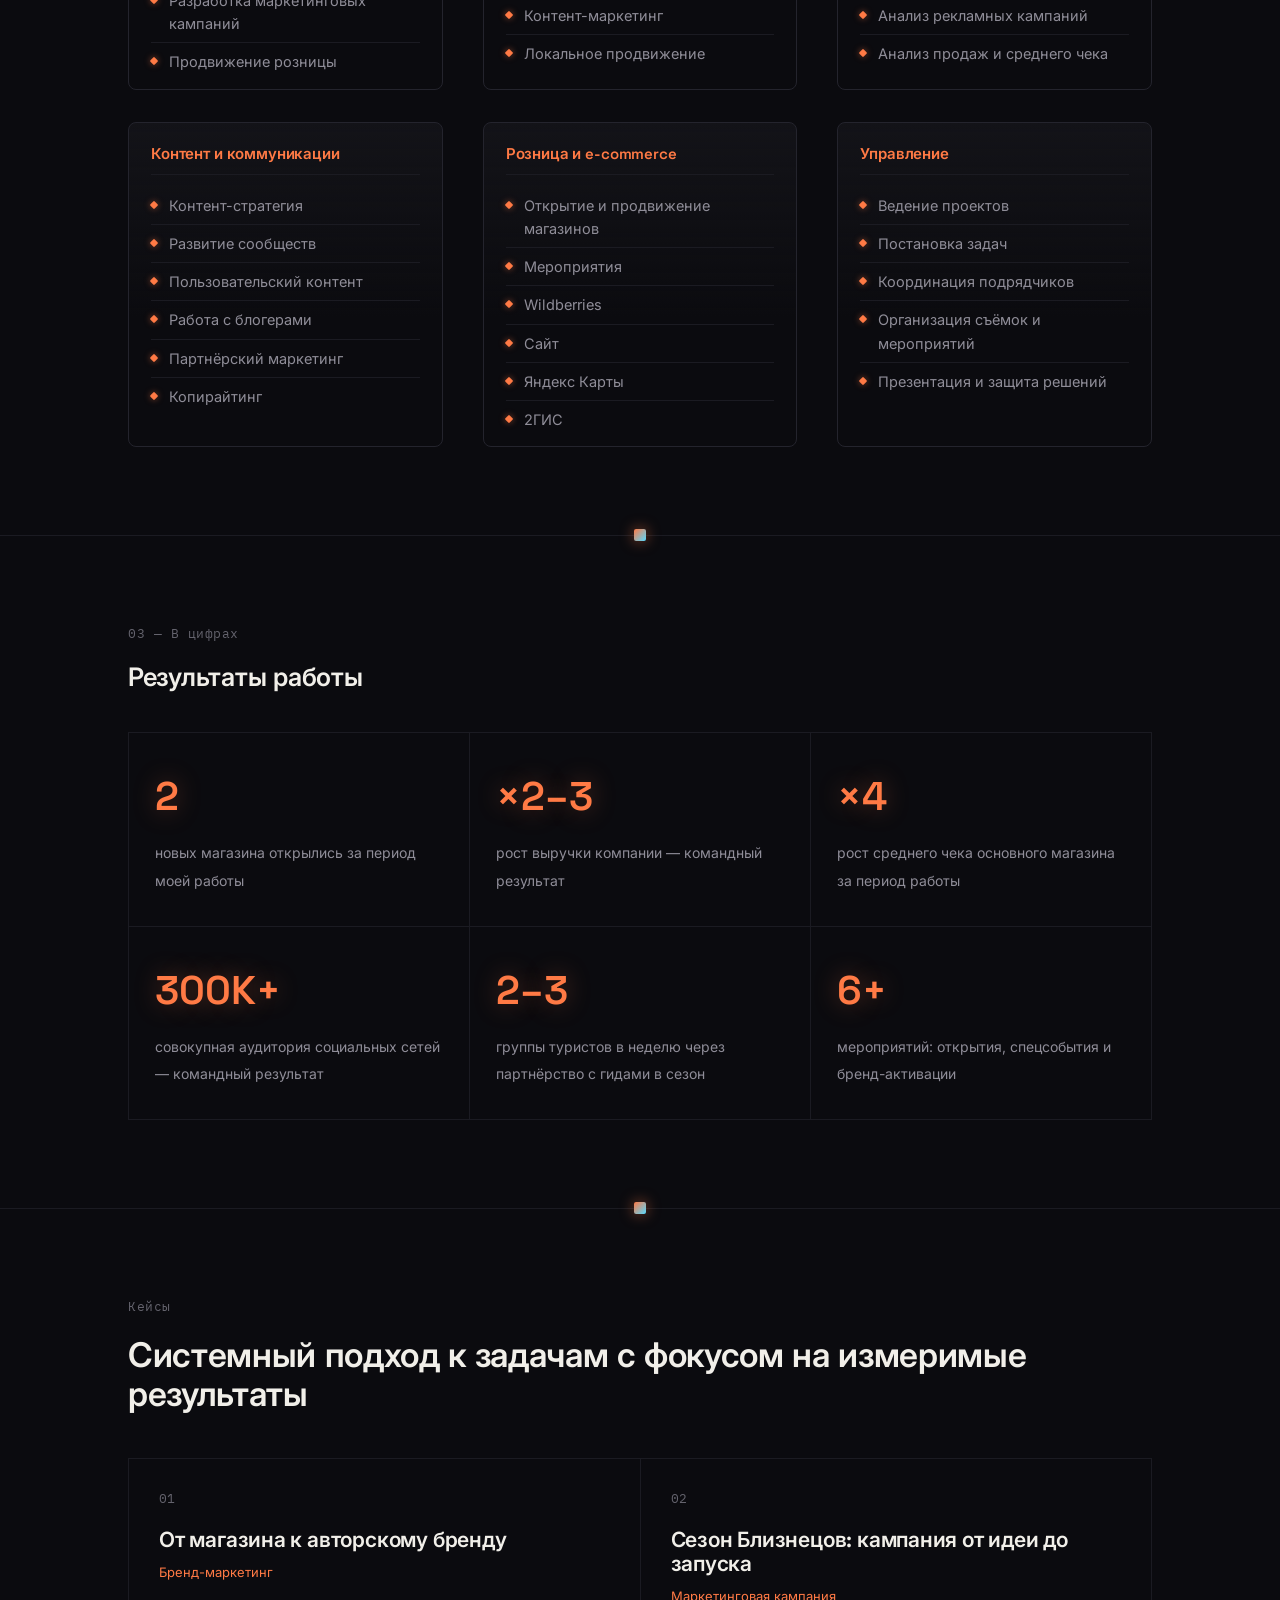
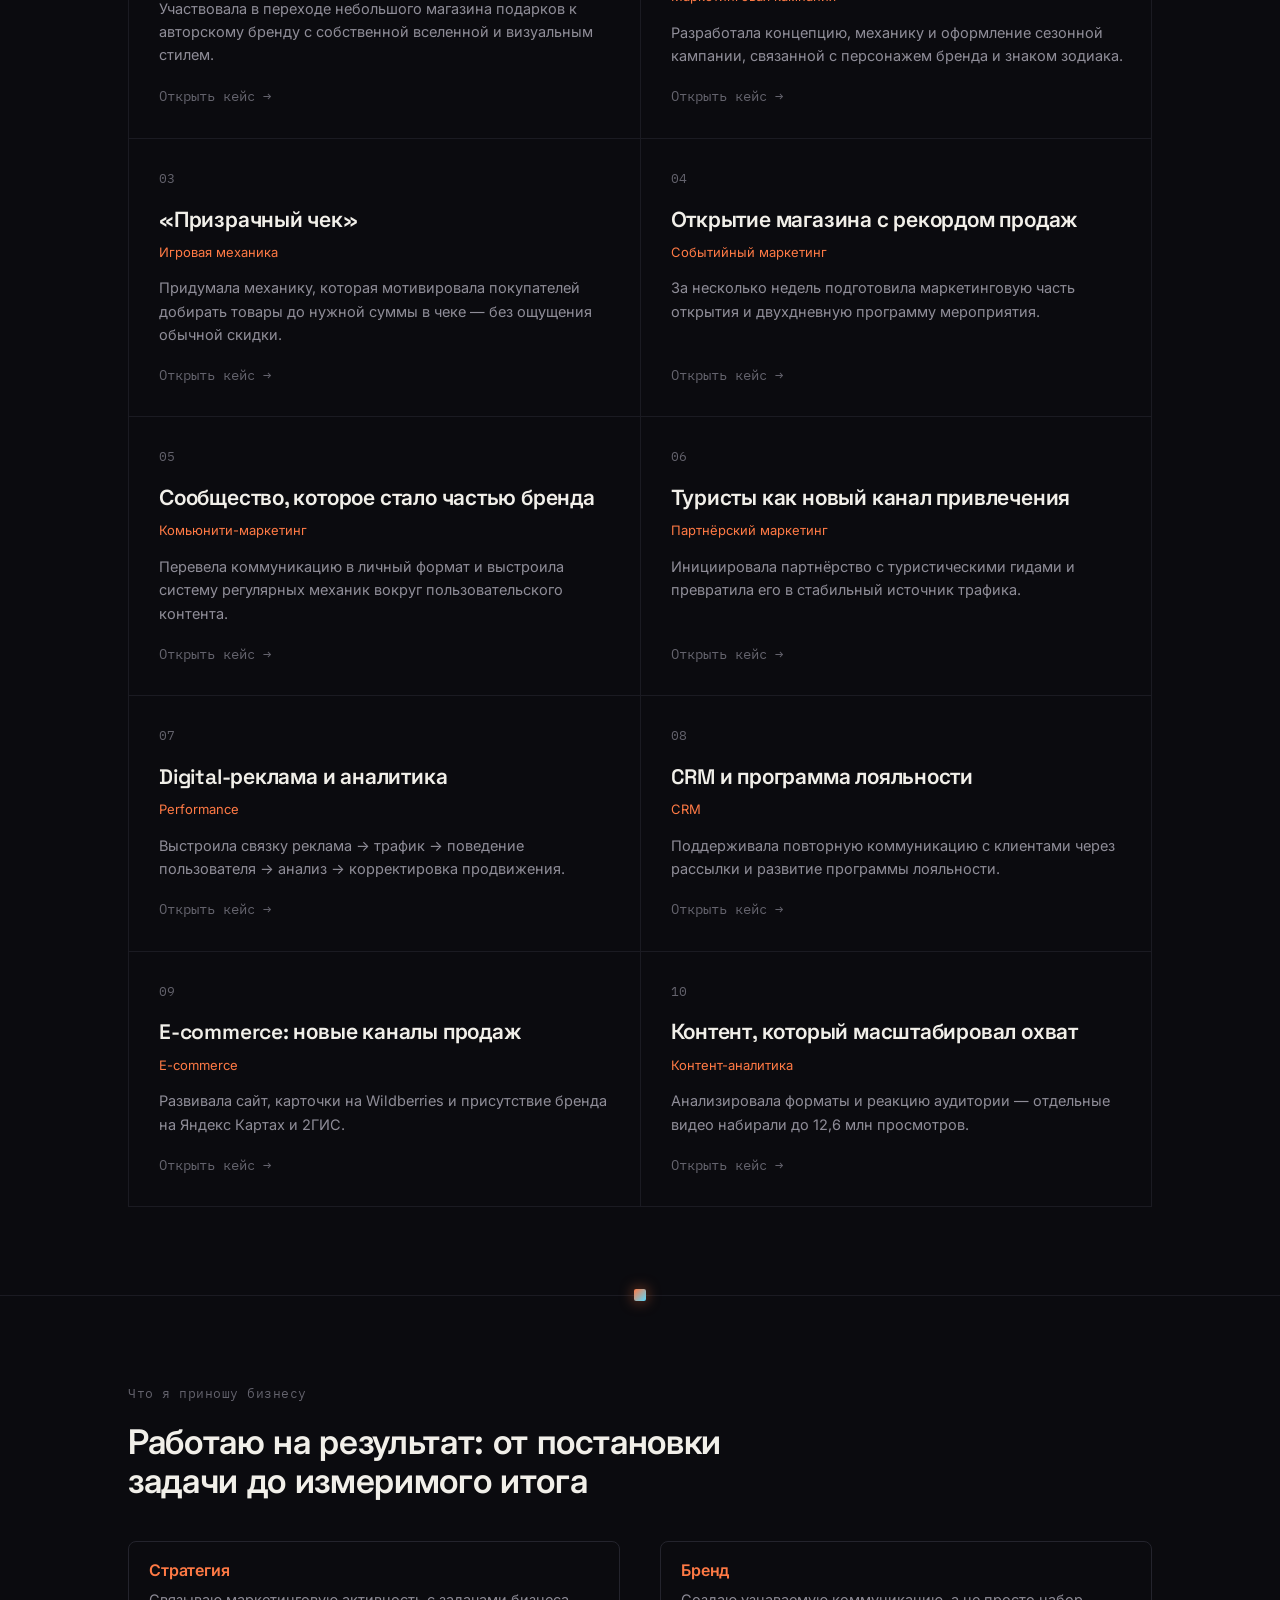
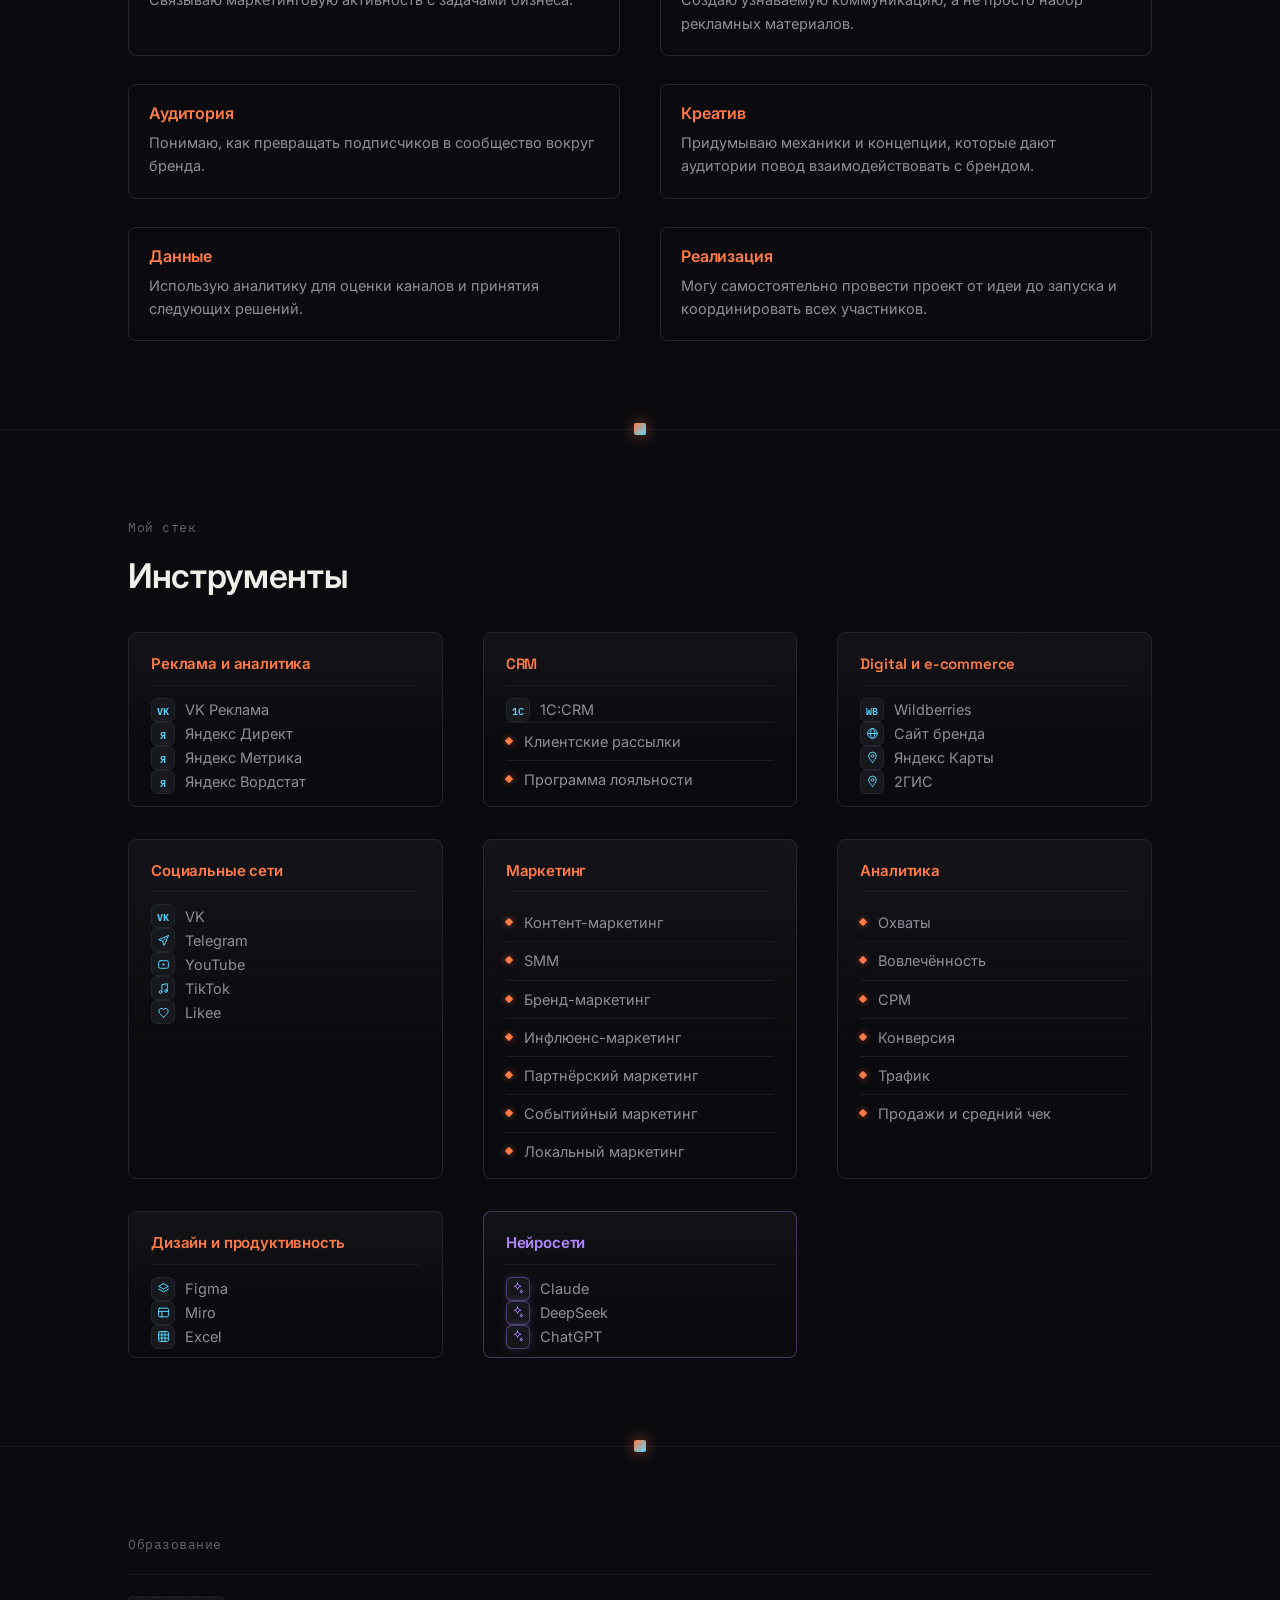
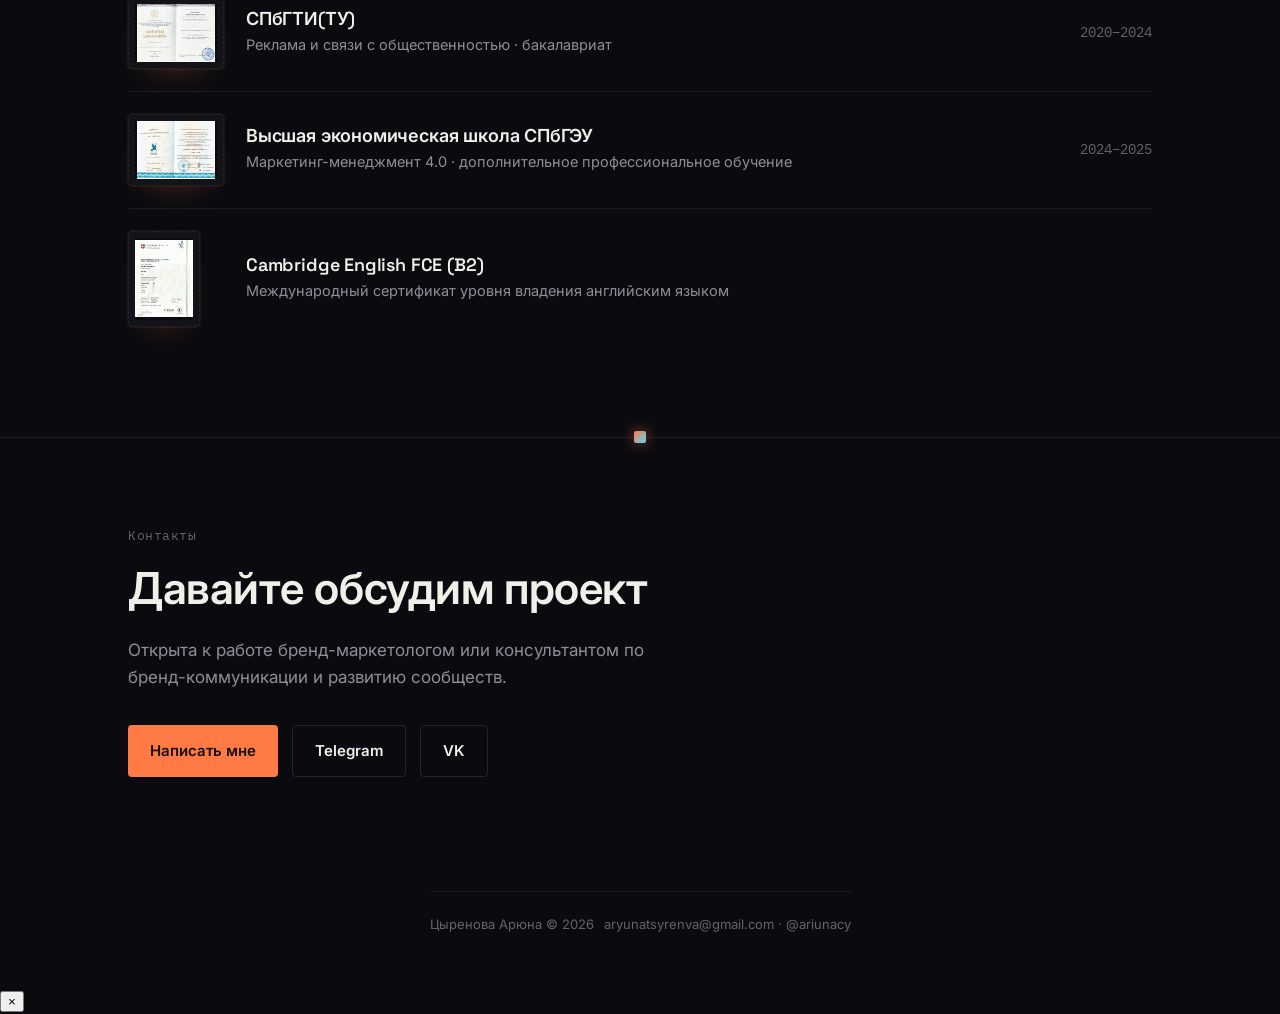
==== commit 1e882f3f: "Update index.html" ====
--- a/index.html
+++ b/index.html
@@ -16,8 +16,8 @@
     <a href="#top" class="nav-name">Арюна Цыренова</a>
     <ul class="nav-links">
       <li><a href="#profile">Профиль</a></li>
-      <li><a href="#cases">Кейсы</a></li>
-      <li><a href="#stack">Стек</a></li>
+      <li><a href="#cases">Портфолио</a></li>
+      <li><a href="#stack">Мой стек</a></li>
       <li><a href="#contacts">Контакты</a></li>
     </ul>
   </div>
@@ -28,7 +28,7 @@
   <div class="wrap hero-grid">
     <div class="hero-copy">
       <div class="hero-role mono">Маркетолог / Бренд-маркетолог</div>
-      <h1>Превращаю аудиторию<br>в сообщество, а бренд —<br>в то, к чему хочется быть причастным</h1>
+      <h1>Превращаю аудиторию<br>в сообщество, а бренд —<br>в то, к чему <span class="accent-text">хочется быть причастным</span></h1>
       <p class="hero-lede">Строю бренд-коммуникацию и сообщества вокруг брендов: от контента и соцсетей до UGC, коллабораций и офлайн-активаций.</p>
       <div class="tags">
         <span class="tag">Brand marketing</span>
@@ -48,16 +48,7 @@
     </div>
     <div class="hero-visual" aria-hidden="true">
       <div class="hero-visual-glow"></div>
-      <div class="scene">
-        <div class="cube">
-          <div class="face face-front"></div>
-          <div class="face face-back"></div>
-          <div class="face face-right"></div>
-          <div class="face face-left"></div>
-          <div class="face face-top"></div>
-          <div class="face face-bottom"></div>
-        </div>
-      </div>
+      <div class="mini-square"></div>
       <span class="hero-visual-tag mono">SYSTEM_STATUS: ONLINE</span>
     </div>
   </div>
@@ -374,7 +365,7 @@
   <div class="wrap">
     <span class="section-num mono">Образование</span>
     <div class="edu-item">
-      <div class="edu-shot edu-shot-h"><img src="images/edu-01.jpg" alt="Диплом СПбГТИ(ТУ)"></div>
+      <div class="edu-shot edu-shot-h"><img class="zoomable" src="images/edu-01.jpg" alt="Диплом СПбГТИ(ТУ)"></div>
       <div class="edu-info">
         <h3>СПбГТИ(ТУ)</h3>
         <div class="edu-course">Реклама и связи с общественностью · бакалавриат</div>
@@ -382,7 +373,7 @@
       <div class="edu-time mono">2020–2024</div>
     </div>
     <div class="edu-item">
-      <div class="edu-shot edu-shot-h"><img src="images/edu-02.jpg" alt="Диплом ВЭШ СПбГЭУ"></div>
+      <div class="edu-shot edu-shot-h"><img class="zoomable" src="images/edu-02.jpg" alt="Диплом ВЭШ СПбГЭУ"></div>
       <div class="edu-info">
         <h3>Высшая экономическая школа СПбГЭУ</h3>
         <div class="edu-course">Маркетинг-менеджмент 4.0 · дополнительное профессиональное обучение</div>
@@ -390,7 +381,7 @@
       <div class="edu-time mono">2024–2025</div>
     </div>
     <div class="edu-item">
-      <div class="edu-shot edu-shot-v"><img src="images/edu-03.jpg" alt="Сертификат Cambridge English FCE (B2)"></div>
+      <div class="edu-shot edu-shot-v"><img class="zoomable" src="images/edu-03.jpg" alt="Сертификат Cambridge English FCE (B2)"></div>
       <div class="edu-info">
         <h3>Cambridge English FCE (B2)</h3>
         <div class="edu-course">Международный сертификат уровня владения английским языком</div>
@@ -422,5 +413,46 @@
   </div>
 </footer>
 
+<div class="lightbox" id="lightbox" aria-hidden="true">
+  <div class="lightbox-inner">
+    <button type="button" class="lightbox-close" id="lightboxClose" aria-label="Закрыть">×</button>
+    <img id="lightboxImg" src="" alt="">
+    <div class="lightbox-caption" id="lightboxCaption"></div>
+  </div>
+</div>
+<script>
+(function(){
+  var lightbox = document.getElementById('lightbox');
+  var lightboxImg = document.getElementById('lightboxImg');
+  var lightboxCaption = document.getElementById('lightboxCaption');
+  var closeBtn = document.getElementById('lightboxClose');
+
+  function openLightbox(img){
+    lightboxImg.src = img.currentSrc || img.src;
+    lightboxImg.alt = img.alt || '';
+    lightboxCaption.textContent = img.alt || '';
+    lightbox.classList.add('is-open');
+    lightbox.setAttribute('aria-hidden', 'false');
+    document.body.style.overflow = 'hidden';
+  }
+  function closeLightbox(){
+    lightbox.classList.remove('is-open');
+    lightbox.setAttribute('aria-hidden', 'true');
+    document.body.style.overflow = '';
+  }
+
+  document.querySelectorAll('img.zoomable').forEach(function(img){
+    img.addEventListener('click', function(){ openLightbox(img); });
+  });
+  closeBtn.addEventListener('click', closeLightbox);
+  lightbox.addEventListener('click', function(e){
+    if (e.target === lightbox) closeLightbox();
+  });
+  document.addEventListener('keydown', function(e){
+    if (e.key === 'Escape') closeLightbox();
+  });
+})();
+</script>
+
 </body>
 </html>
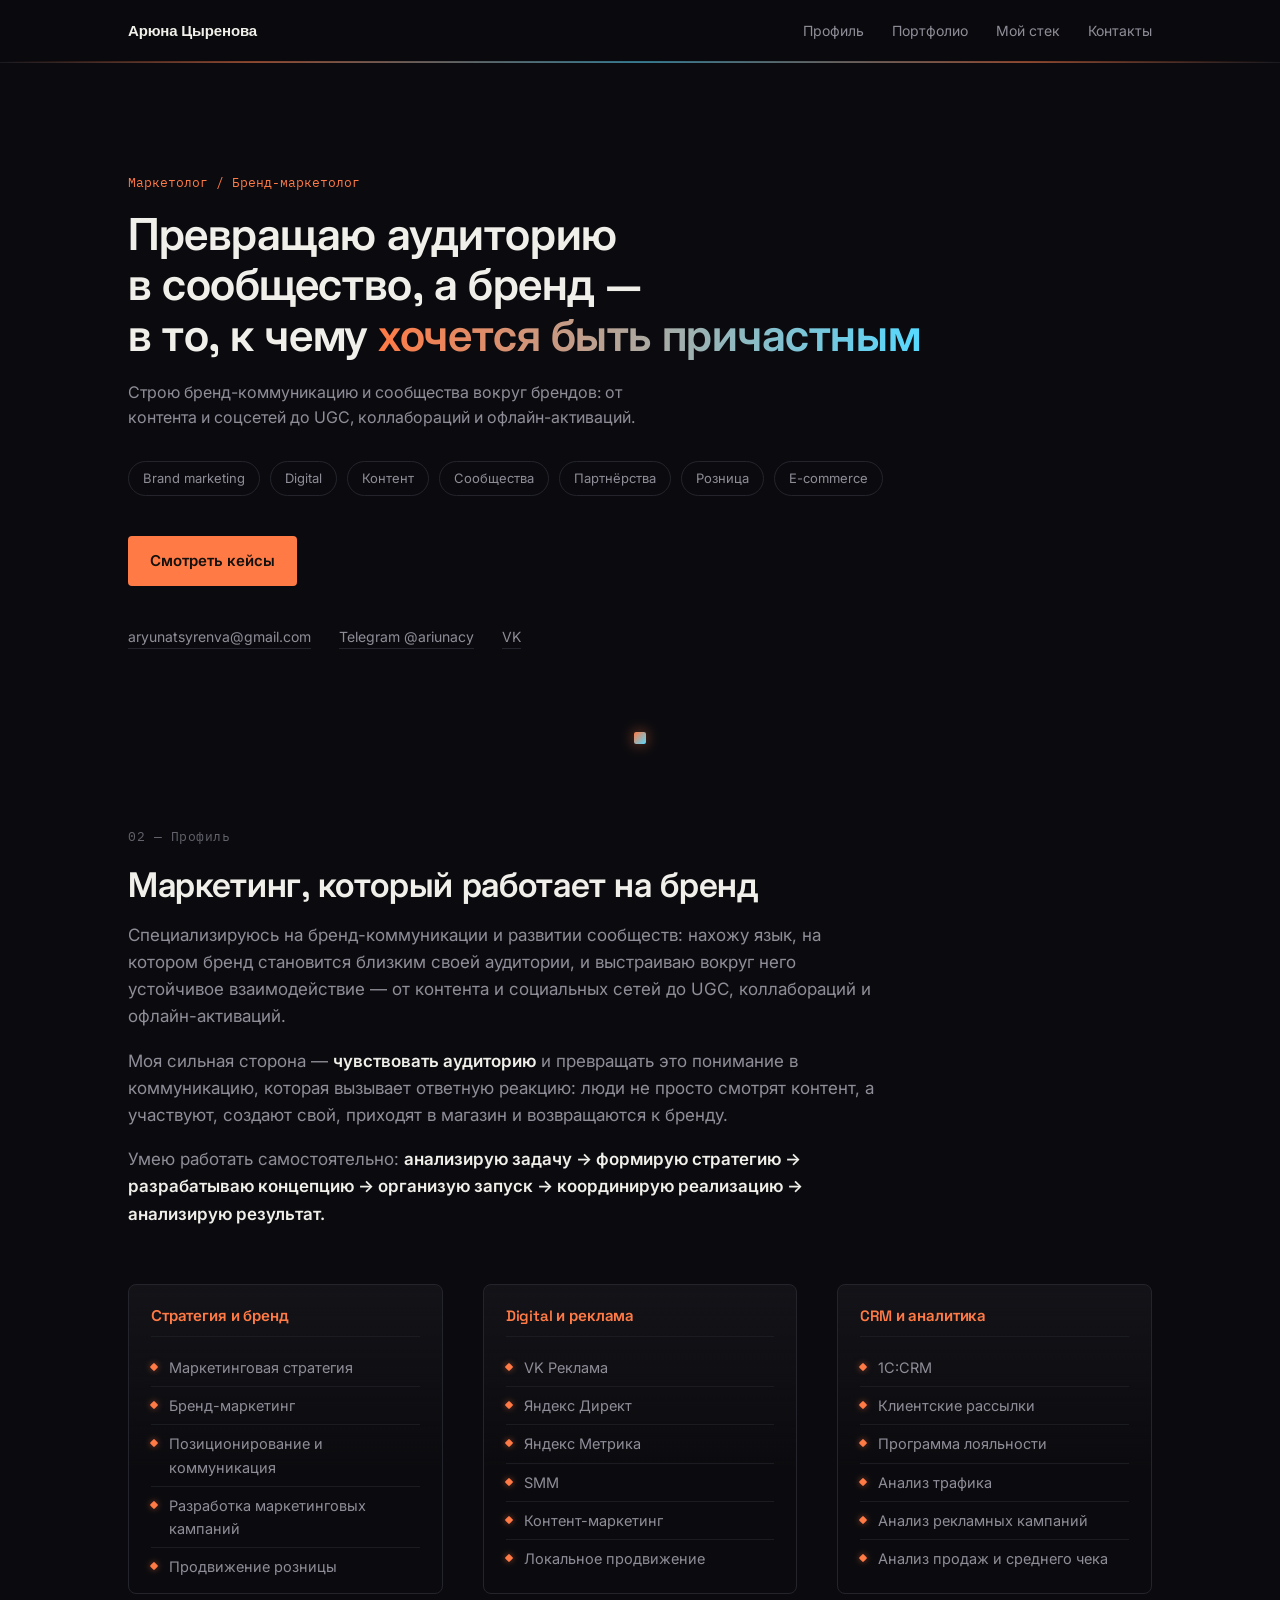
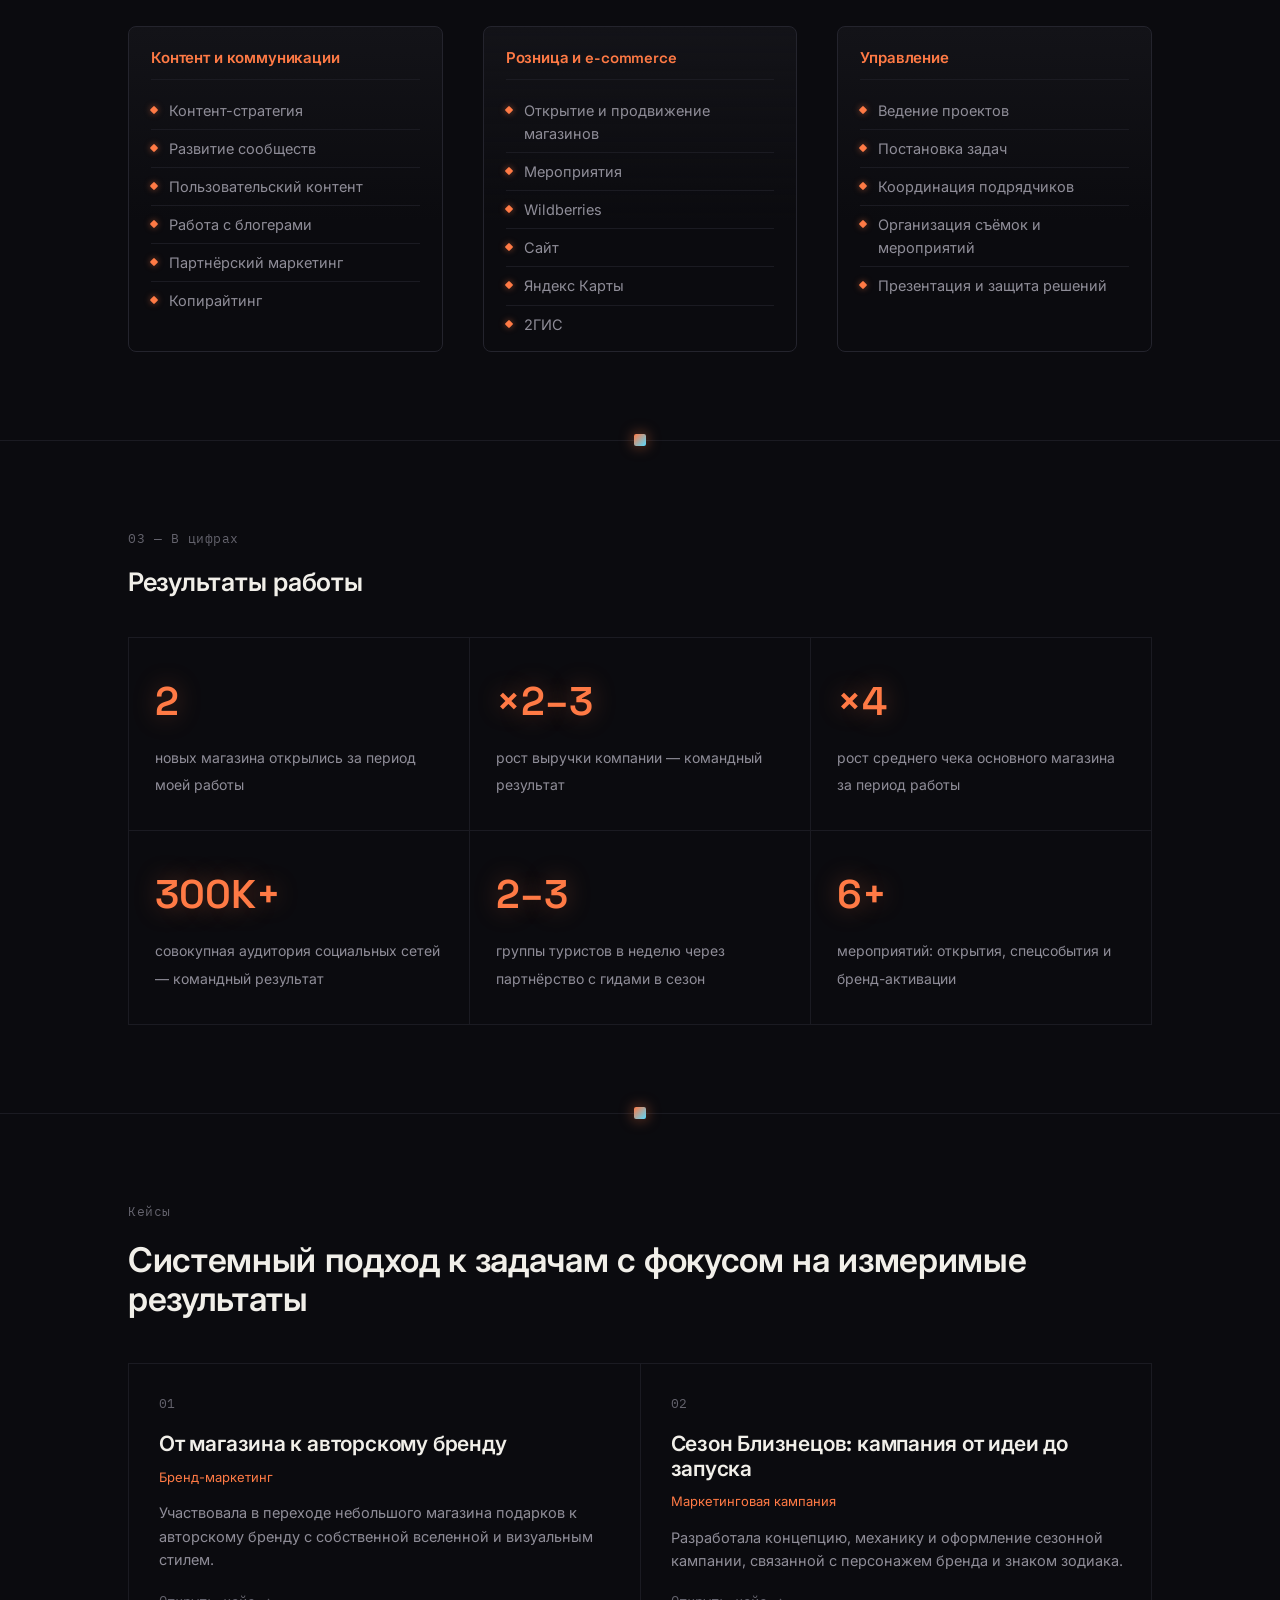
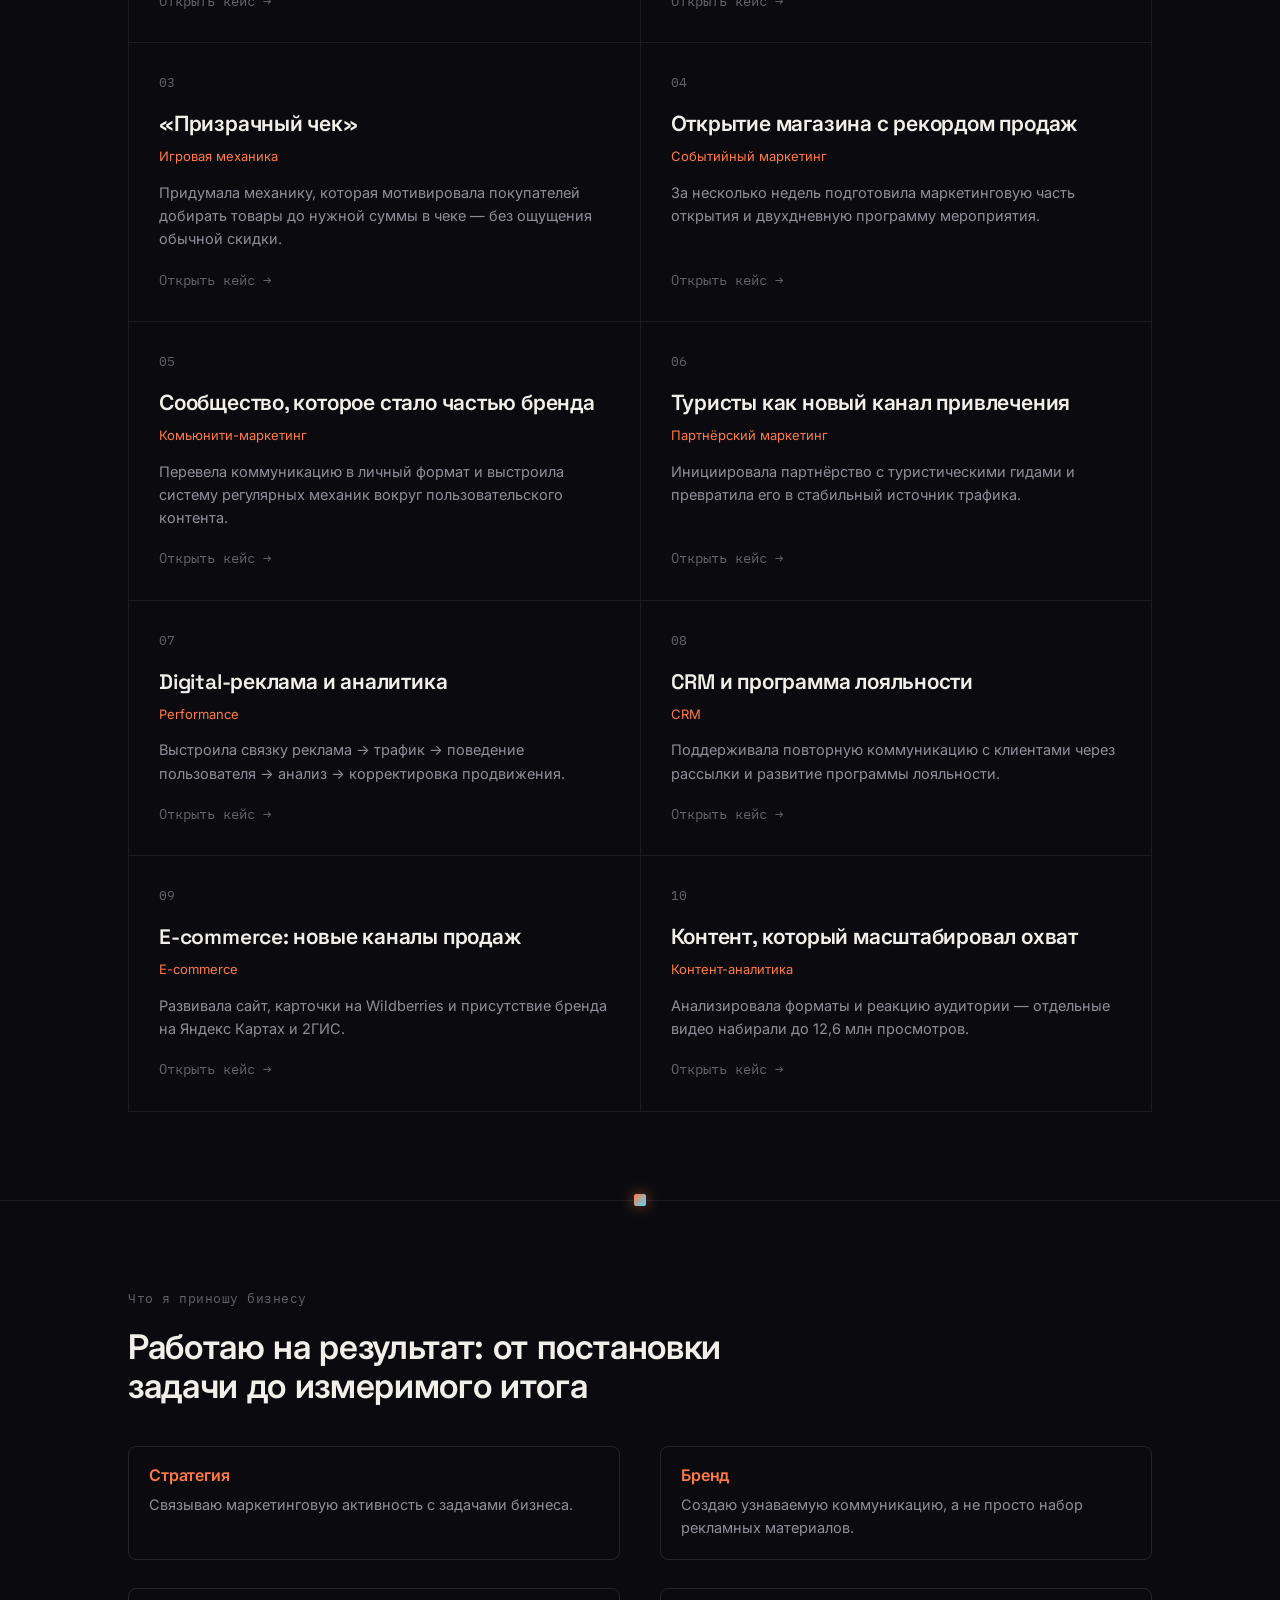
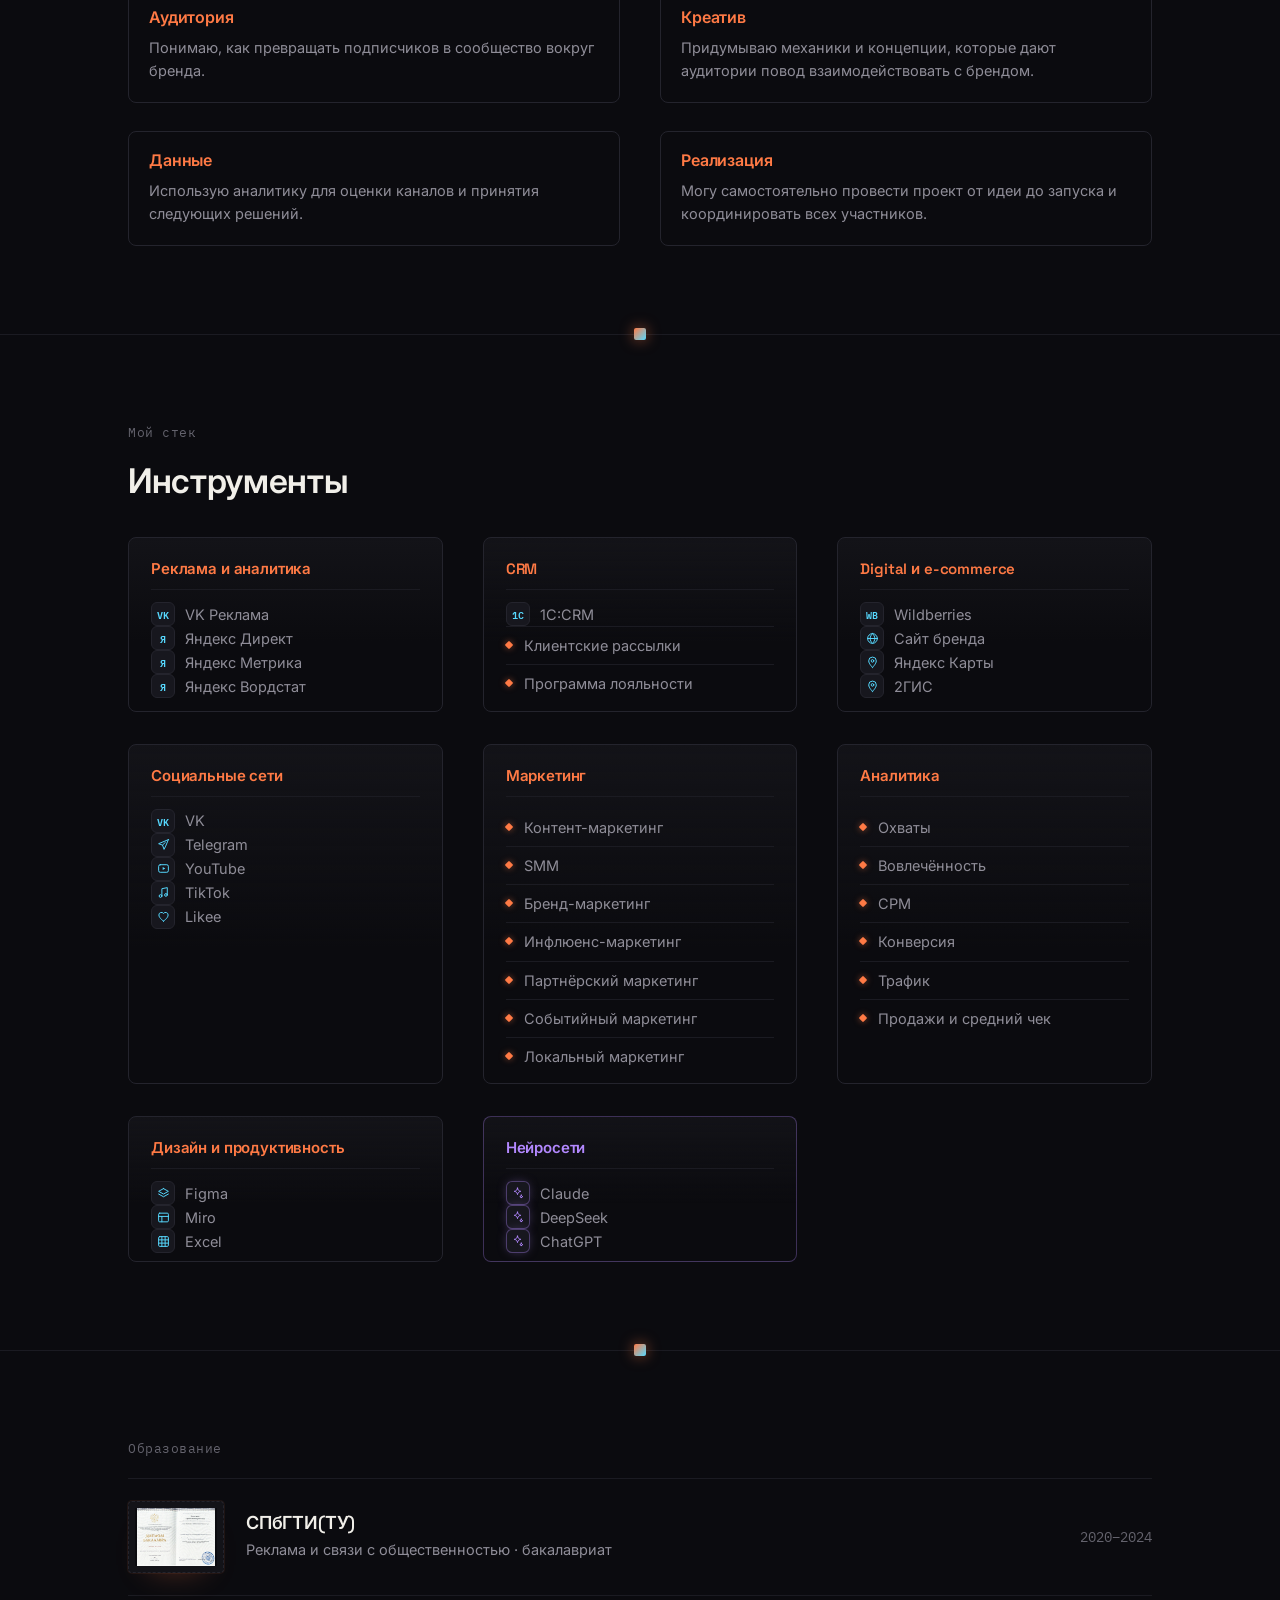
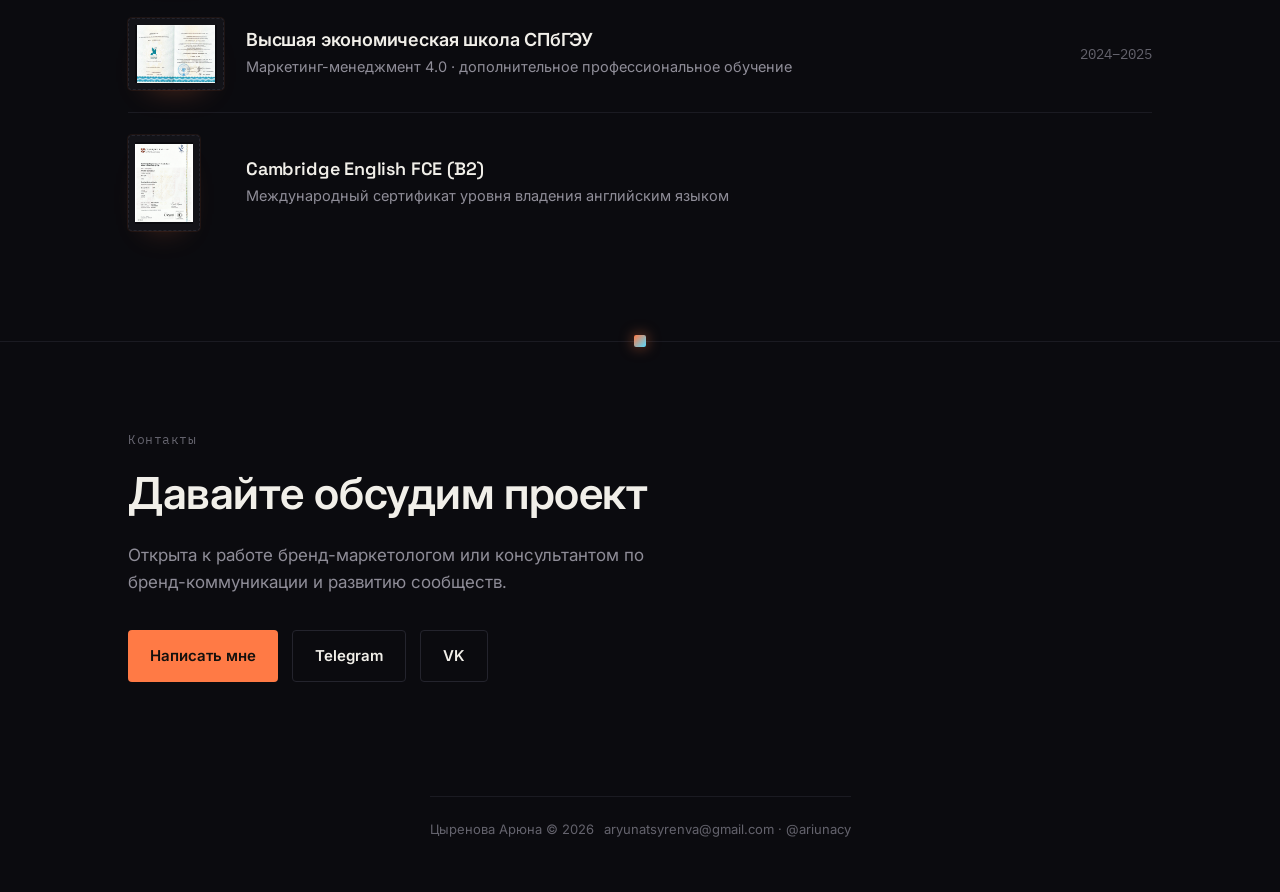
==== commit 8fb6cdb4: "Update index.html" ====
--- a/index.html
+++ b/index.html
@@ -25,7 +25,7 @@
 
 <!-- 01 — ОБЛОЖКА -->
 <header class="hero" id="top">
-  <div class="wrap hero-grid">
+  <div class="wrap">
     <div class="hero-copy">
       <div class="hero-role mono">Маркетолог / Бренд-маркетолог</div>
       <h1>Превращаю аудиторию<br>в сообщество, а бренд —<br>в то, к чему <span class="accent-text">хочется быть причастным</span></h1>
@@ -45,11 +45,6 @@
         <a href="https://t.me/ariunacy" target="_blank" rel="noopener">Telegram @ariunacy</a>
         <a href="https://vk.ru/ariunacy" target="_blank" rel="noopener">VK</a>
       </div>
-    </div>
-    <div class="hero-visual" aria-hidden="true">
-      <div class="hero-visual-glow"></div>
-      <div class="mini-square"></div>
-      <span class="hero-visual-tag mono">SYSTEM_STATUS: ONLINE</span>
     </div>
   </div>
 </header>
--- a/styles.css
+++ b/styles.css
@@ -70,6 +70,21 @@
   backdrop-filter: blur(10px);
   border-bottom: 1px solid var(--line-soft);
 }
+.nav::after{
+  content:"";
+  position:absolute;
+  left:0; right:0; bottom:-1px;
+  height:2px;
+  background: linear-gradient(90deg, transparent, var(--accent) 20%, var(--accent-2) 50%, var(--accent) 80%, transparent);
+  opacity:.5;
+  filter: blur(.5px);
+  animation: navGlow 6s ease-in-out infinite;
+  pointer-events: none;
+}
+@keyframes navGlow{ 0%,100%{ opacity:.3; } 50%{ opacity:.75; } }
+@media (prefers-reduced-motion: reduce){
+  .nav::after{ animation: none; }
+}
 .nav .wrap{
   display:flex;
   align-items:center;
@@ -105,7 +120,23 @@
 .nav-back:hover{ color: var(--text); }
 
 @media (max-width: 620px){
-  .nav-links{ display:none; }
+  .nav .wrap{
+    height: auto;
+    flex-wrap: wrap;
+    padding: 12px 0 10px;
+    row-gap: 8px;
+  }
+  .nav-links{
+    width: 100%;
+    gap: 18px;
+    font-size: 12.5px;
+    overflow-x: auto;
+    -webkit-overflow-scrolling: touch;
+    scrollbar-width: none;
+    padding-bottom: 2px;
+  }
+  .nav-links::-webkit-scrollbar{ display:none; }
+  .nav-links li{ flex: none; }
 }
 
 /* ---------- section base ---------- */
@@ -140,6 +171,12 @@
   font-size: 13px;
   margin-bottom: 16px;
 }
+.accent-text{
+  background: linear-gradient(90deg, var(--accent), var(--accent-2));
+  -webkit-background-clip: text;
+  background-clip: text;
+  color: transparent;
+}
 .hero h1{
   font-size: clamp(28px, 4.4vw, 44px);
   margin-bottom: 18px;
@@ -151,63 +188,42 @@
   margin-bottom: 30px;
 }
 
-/* ---------- hero holographic cube ---------- */
+/* ---------- hero visual — маленький вращающийся квадрат ---------- */
 .hero-visual{
   position: relative;
   display:flex;
   flex-direction:column;
   align-items:center;
   justify-content:center;
-  height: 340px;
+  height: 220px;
 }
 .hero-visual-glow{
   position:absolute;
-  inset: 10%;
+  inset: 28%;
   border-radius: 50%;
   background: conic-gradient(from 0deg, var(--accent), var(--accent-2), var(--accent-3), var(--accent));
-  filter: blur(46px);
-  opacity: .28;
+  filter: blur(36px);
+  opacity: .3;
   animation: holoSpin 10s linear infinite;
   z-index: 0;
 }
-@keyframes holoSpin{ to{ filter: blur(46px) hue-rotate(360deg); } }
-
-.scene{
+@keyframes holoSpin{ to{ filter: blur(36px) hue-rotate(360deg); } }
+
+.mini-square{
   position: relative;
   z-index: 1;
-  width: 180px;
-  height: 180px;
-  perspective: 900px;
-}
-.cube{
-  width:100%; height:100%;
-  position:relative;
-  transform-style: preserve-3d;
-  animation: cubeSpin 16s linear infinite;
-}
-@keyframes cubeSpin{
-  0%{ transform: rotateX(-18deg) rotateY(0deg); }
-  100%{ transform: rotateX(-18deg) rotateY(360deg); }
-}
-.face{
-  position:absolute;
-  width:180px; height:180px;
-  border: 1px solid rgba(255,122,69,.45);
-  background: linear-gradient(135deg, rgba(255,122,69,.10), rgba(87,217,255,.10));
-  box-shadow: inset 0 0 30px rgba(87,217,255,.12), inset 0 0 60px rgba(255,122,69,.08);
-  backdrop-filter: blur(1px);
-}
-.face::after{
-  content:"";
-  position:absolute; inset:14px;
-  border: 1px solid rgba(255,255,255,.06);
-}
-.face-front{ transform: translateZ(90px); }
-.face-back{ transform: translateZ(-90px) rotateY(180deg); }
-.face-right{ transform: rotateY(90deg) translateZ(90px); }
-.face-left{ transform: rotateY(-90deg) translateZ(90px); }
-.face-top{ transform: rotateX(90deg) translateZ(90px); }
-.face-bottom{ transform: rotateX(-90deg) translateZ(90px); }
+  width: 56px; height: 56px;
+  border-radius: 8px;
+  background: linear-gradient(135deg, rgba(255,122,69,.16), rgba(87,217,255,.16));
+  border: 1px solid rgba(255,122,69,.5);
+  box-shadow: 0 0 30px -6px rgba(255,122,69,.5), inset 0 0 20px rgba(87,217,255,.15);
+  animation: miniSpin 9s linear infinite;
+}
+@keyframes miniSpin{
+  0%{ transform: rotate(0deg) scale(1); }
+  50%{ transform: rotate(180deg) scale(1.08); }
+  100%{ transform: rotate(360deg) scale(1); }
+}
 
 .hero-visual-tag{
   position: relative;
@@ -221,32 +237,18 @@
 
 @media (max-width: 900px){
   .hero-grid{ grid-template-columns: 1fr; }
-  .hero-visual{ height: 170px; margin-top: -6px; }
-  .hero-visual-glow{ filter: blur(30px); opacity: .3; }
-  .scene{ width: 110px; height: 110px; }
-  .face{ width: 110px; height: 110px; }
-  .face-front{ transform: translateZ(55px); }
-  .face-back{ transform: translateZ(-55px) rotateY(180deg); }
-  .face-right{ transform: rotateY(90deg) translateZ(55px); }
-  .face-left{ transform: rotateY(-90deg) translateZ(55px); }
-  .face-top{ transform: rotateX(90deg) translateZ(55px); }
-  .face-bottom{ transform: rotateX(-90deg) translateZ(55px); }
+  .hero-visual{ height: 120px; margin-top: -6px; }
+  .hero-visual-glow{ filter: blur(24px); opacity: .32; }
+  .mini-square{ width: 40px; height: 40px; }
   .hero-visual-tag{ font-size: 10px; margin-top: 10px; }
 }
 @media (max-width: 420px){
-  .hero-visual{ height: 130px; }
-  .scene{ width: 84px; height: 84px; }
-  .face{ width: 84px; height: 84px; }
-  .face-front{ transform: translateZ(42px); }
-  .face-back{ transform: translateZ(-42px) rotateY(180deg); }
-  .face-right{ transform: rotateY(90deg) translateZ(42px); }
-  .face-left{ transform: rotateY(-90deg) translateZ(42px); }
-  .face-top{ transform: rotateX(90deg) translateZ(42px); }
-  .face-bottom{ transform: rotateX(-90deg) translateZ(42px); }
+  .hero-visual{ height: 96px; }
+  .mini-square{ width: 34px; height: 34px; }
   .hero-visual-tag{ display:none; }
 }
 @media (prefers-reduced-motion: reduce){
-  .cube, .hero-visual-glow, .flow-shape{ animation: none; }
+  .mini-square, .hero-visual-glow, .flow-shape{ animation: none; }
 }
 
 /* ---------- плавающая фигура между блоками ---------- */
@@ -750,3 +752,71 @@
   section{ padding: 56px 0; }
   .wrap{ padding: 0 20px; }
 }
+
+/* ---------- лайтбокс: увеличение фото по клику ---------- */
+.zoomable{ cursor: zoom-in; }
+
+.lightbox{
+  position: fixed;
+  inset: 0;
+  z-index: 200;
+  display: flex;
+  align-items: center;
+  justify-content: center;
+  padding: 40px 24px;
+  background: rgba(8,8,11,.92);
+  backdrop-filter: blur(6px);
+  opacity: 0;
+  visibility: hidden;
+  transition: opacity .25s ease;
+}
+.lightbox.is-open{
+  opacity: 1;
+  visibility: visible;
+}
+.lightbox-inner{
+  position: relative;
+  max-width: min(92vw, 900px);
+  max-height: 88vh;
+  display: flex;
+  flex-direction: column;
+  align-items: center;
+  gap: 14px;
+}
+.lightbox-inner img{
+  max-width: 100%;
+  max-height: 78vh;
+  width: auto; height: auto;
+  display: block;
+  border-radius: 8px;
+  border: 1px solid var(--line);
+  box-shadow: 0 0 0 1px rgba(255,122,69,.2), 0 30px 80px -20px rgba(0,0,0,.6), 0 0 60px -10px rgba(255,122,69,.35);
+  background: var(--bg-panel);
+  transform: scale(.96);
+  transition: transform .25s ease;
+}
+.lightbox.is-open .lightbox-inner img{ transform: scale(1); }
+.lightbox-caption{
+  color: var(--text-muted);
+  font-size: 13.5px;
+  text-align: center;
+  max-width: 560px;
+}
+.lightbox-close{
+  position: absolute;
+  top: -18px; right: -18px;
+  width: 36px; height: 36px;
+  border-radius: 50%;
+  border: 1px solid var(--line);
+  background: var(--bg-panel);
+  color: var(--text);
+  font-size: 18px;
+  line-height: 1;
+  display:flex; align-items:center; justify-content:center;
+  cursor: pointer;
+  transition: border-color .2s ease, color .2s ease;
+}
+.lightbox-close:hover{ border-color: var(--accent); color: var(--accent); }
+@media (max-width: 480px){
+  .lightbox-close{ top: -14px; right: 0; }
+}
